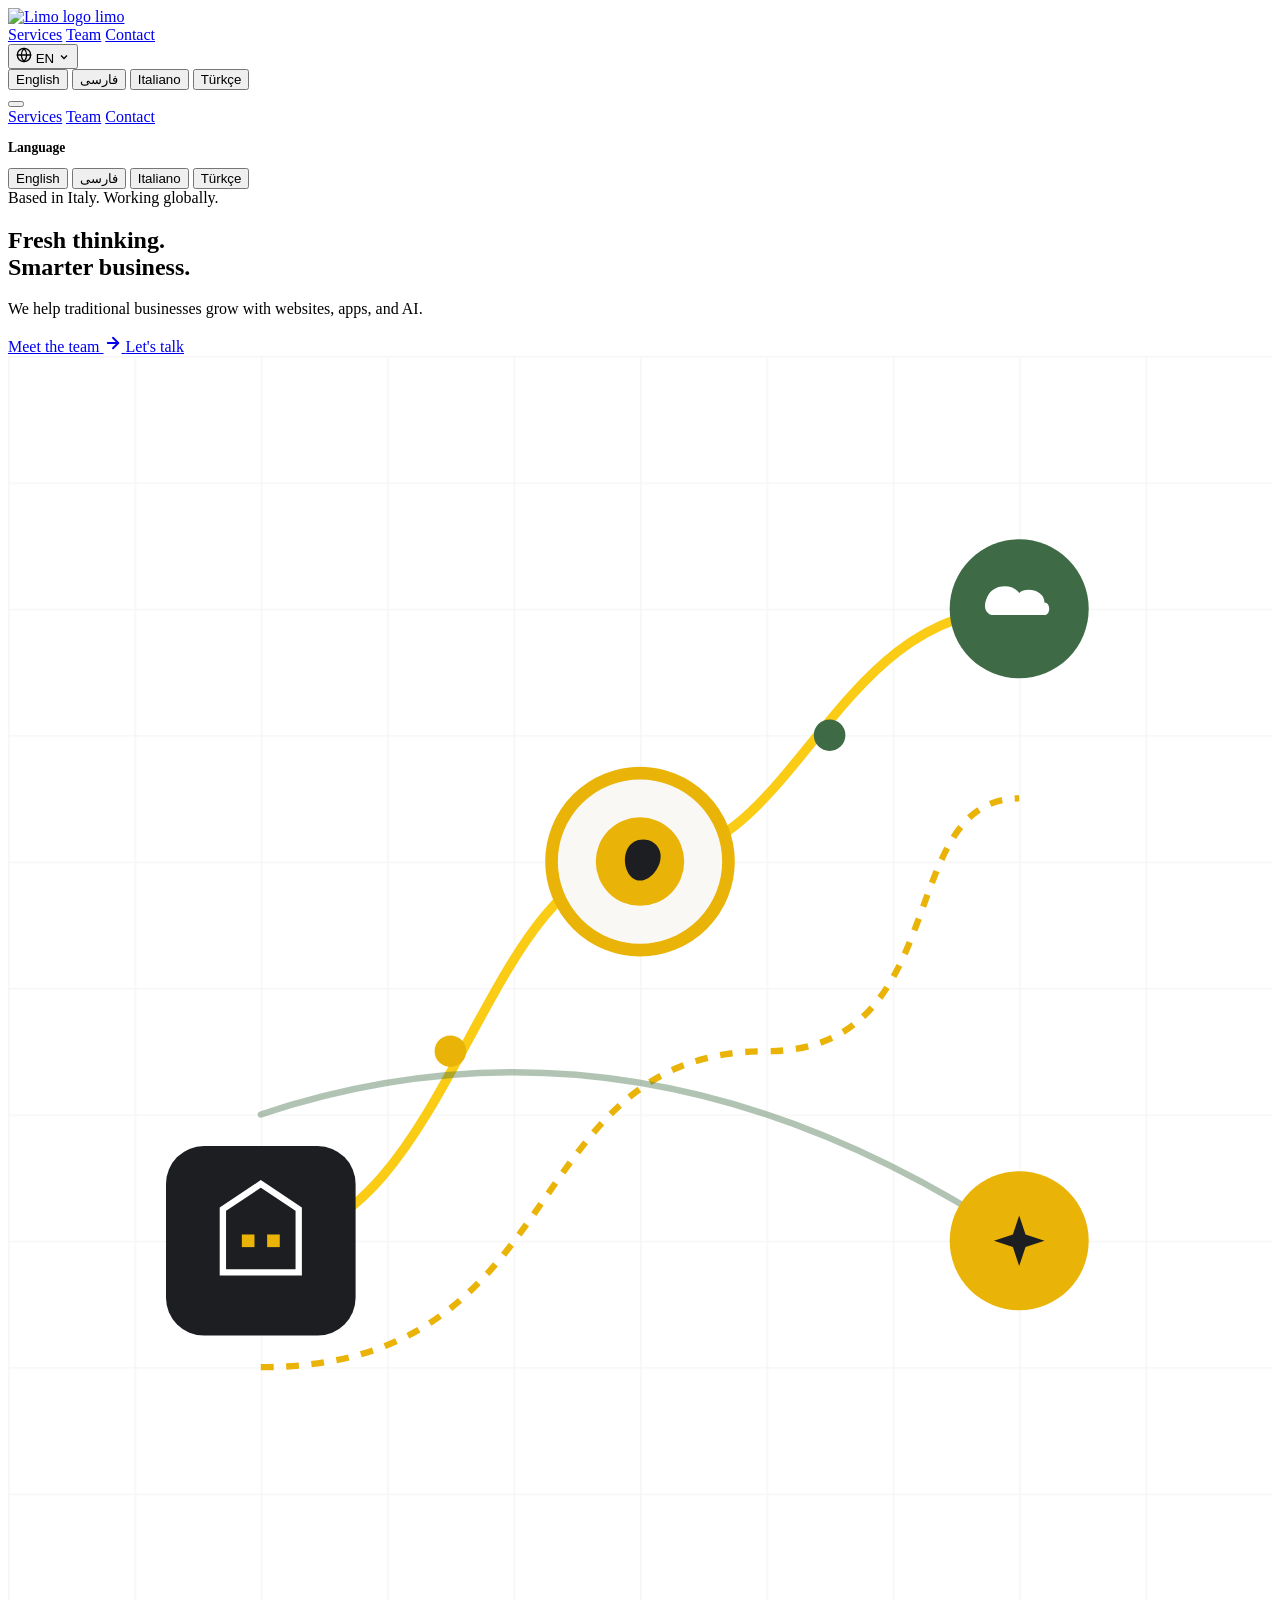
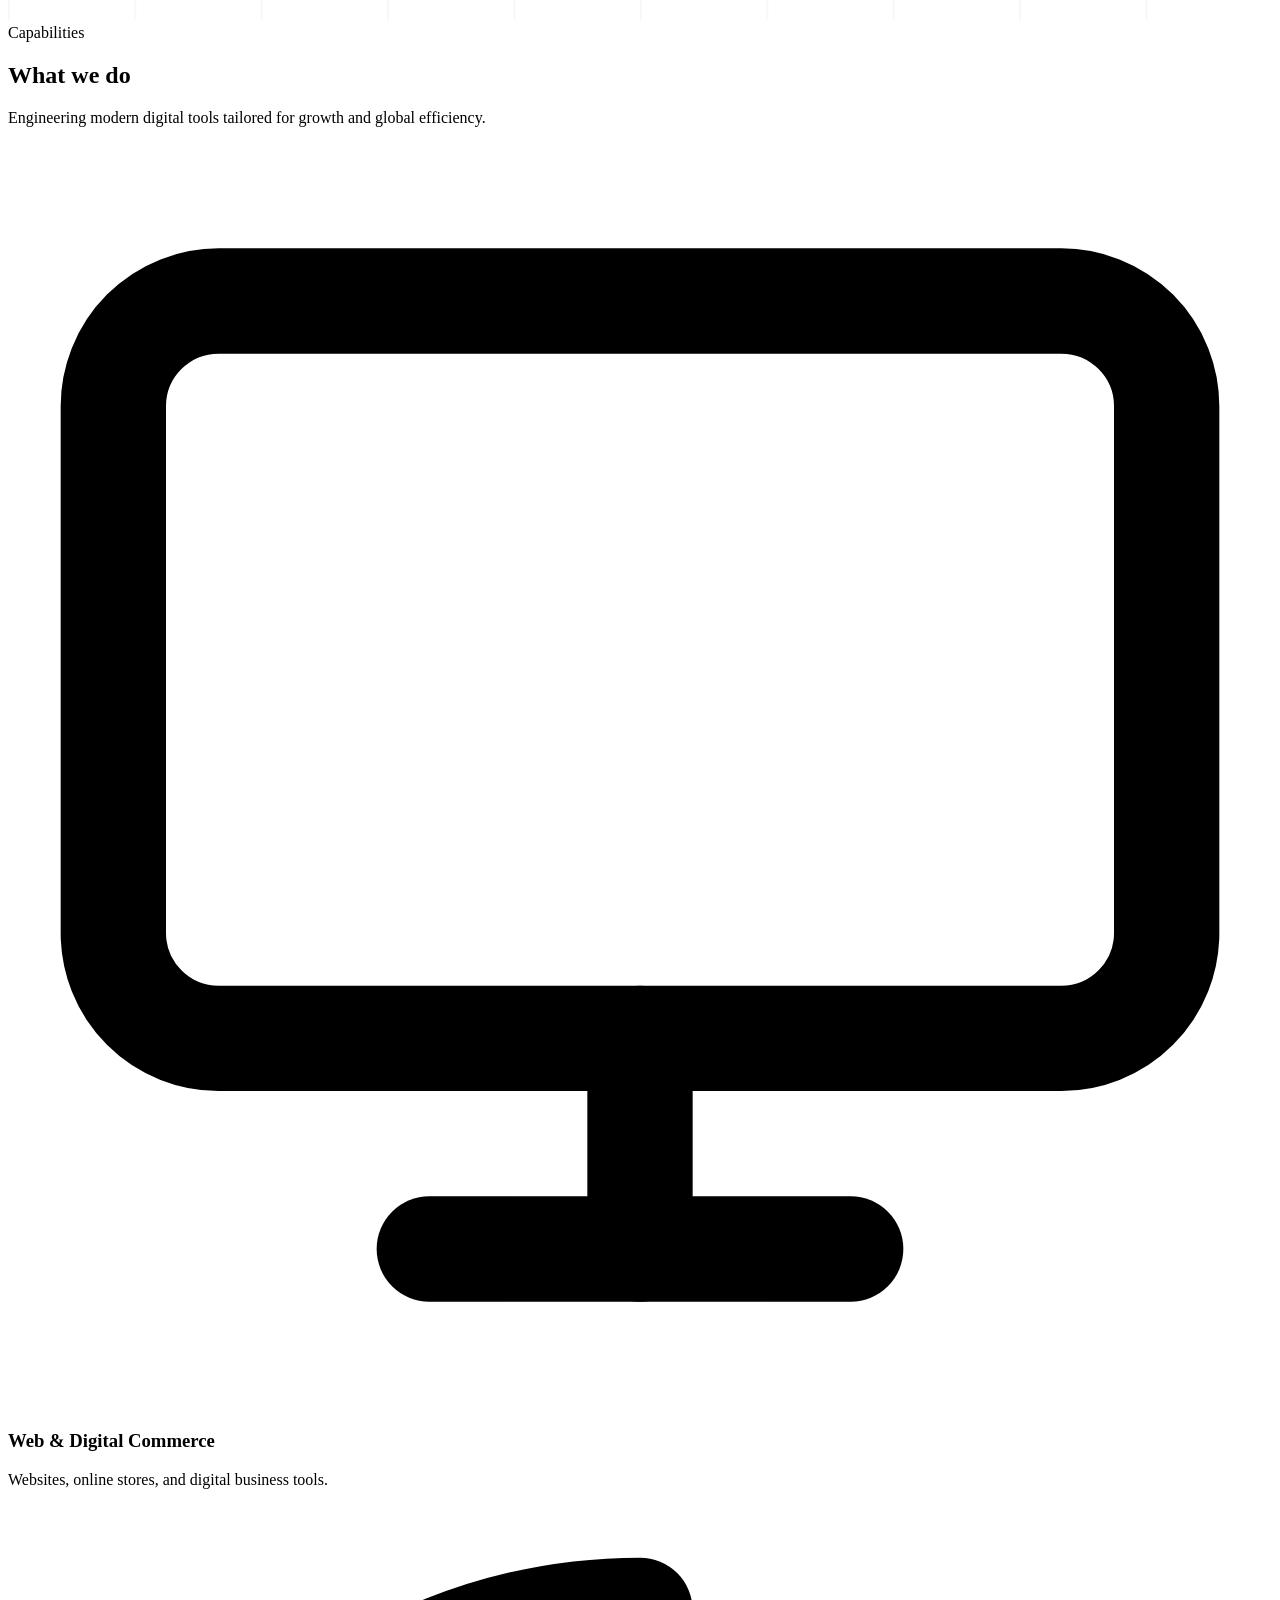
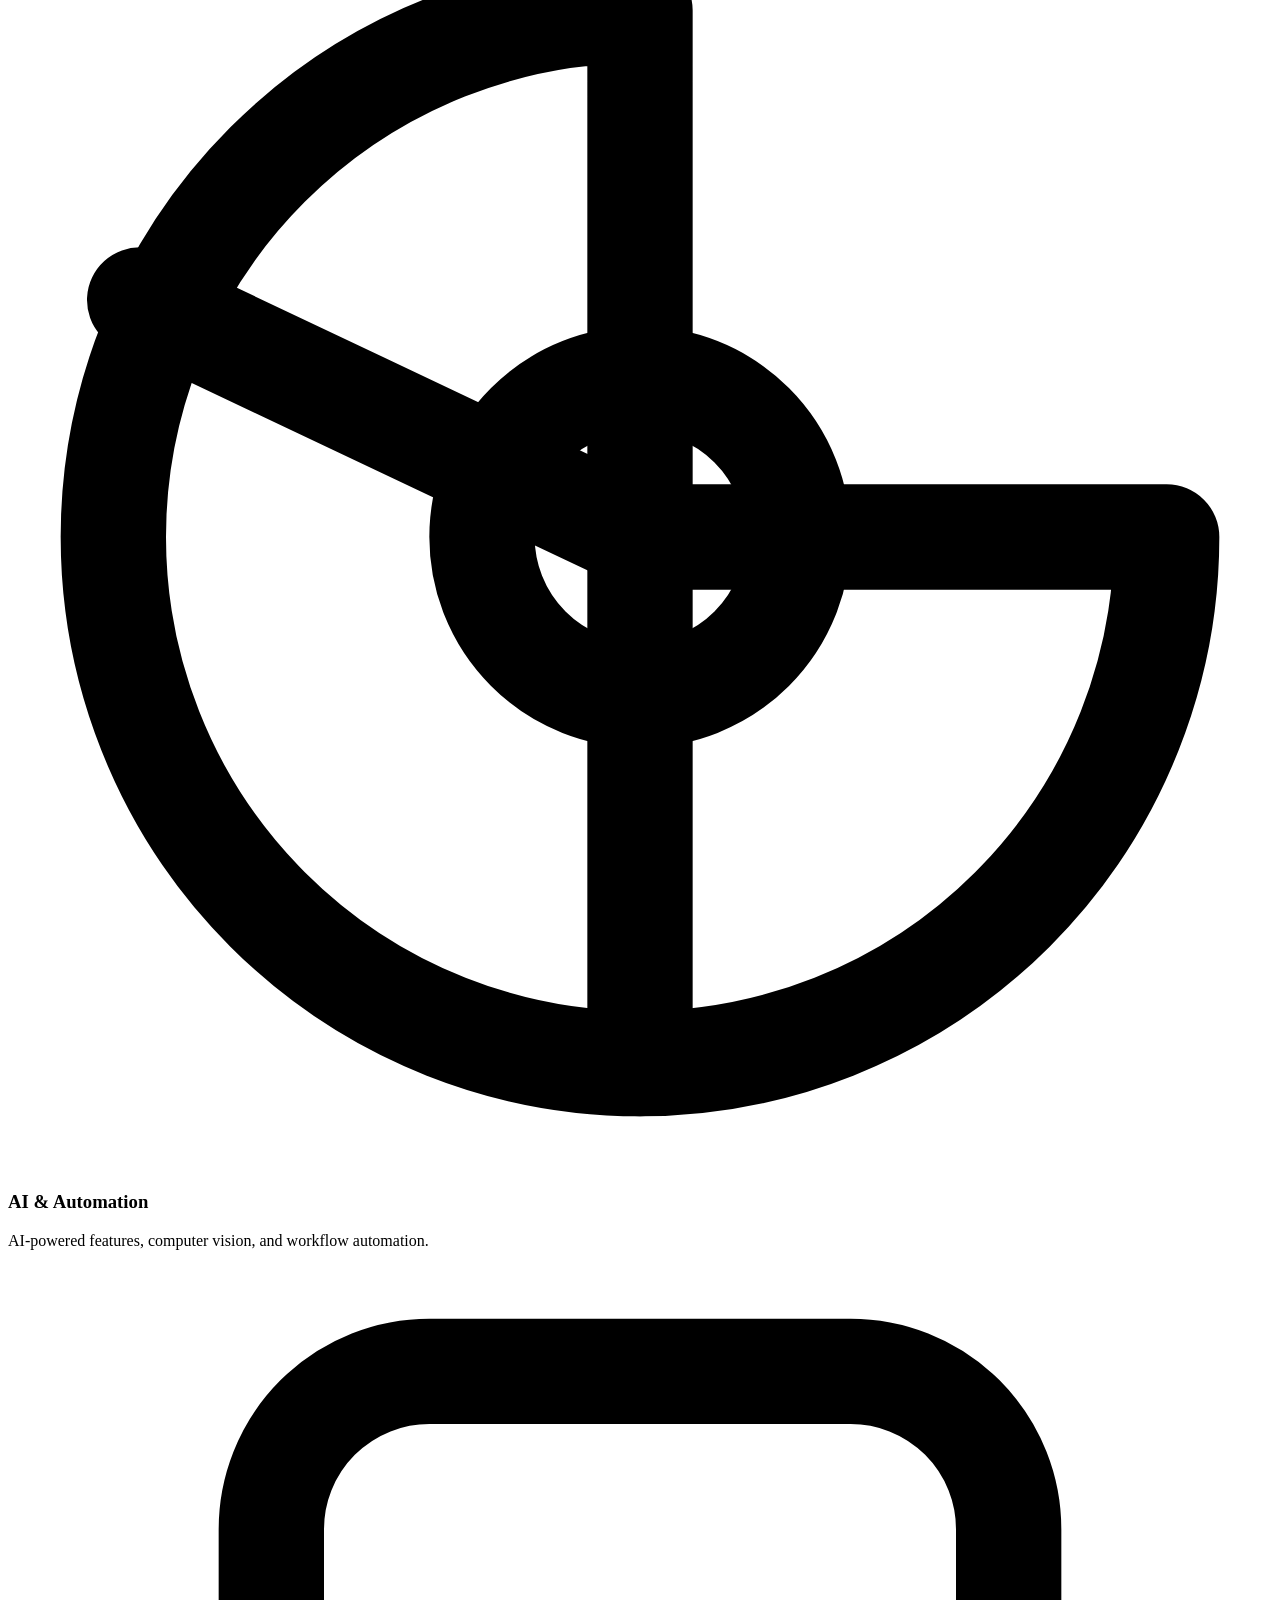
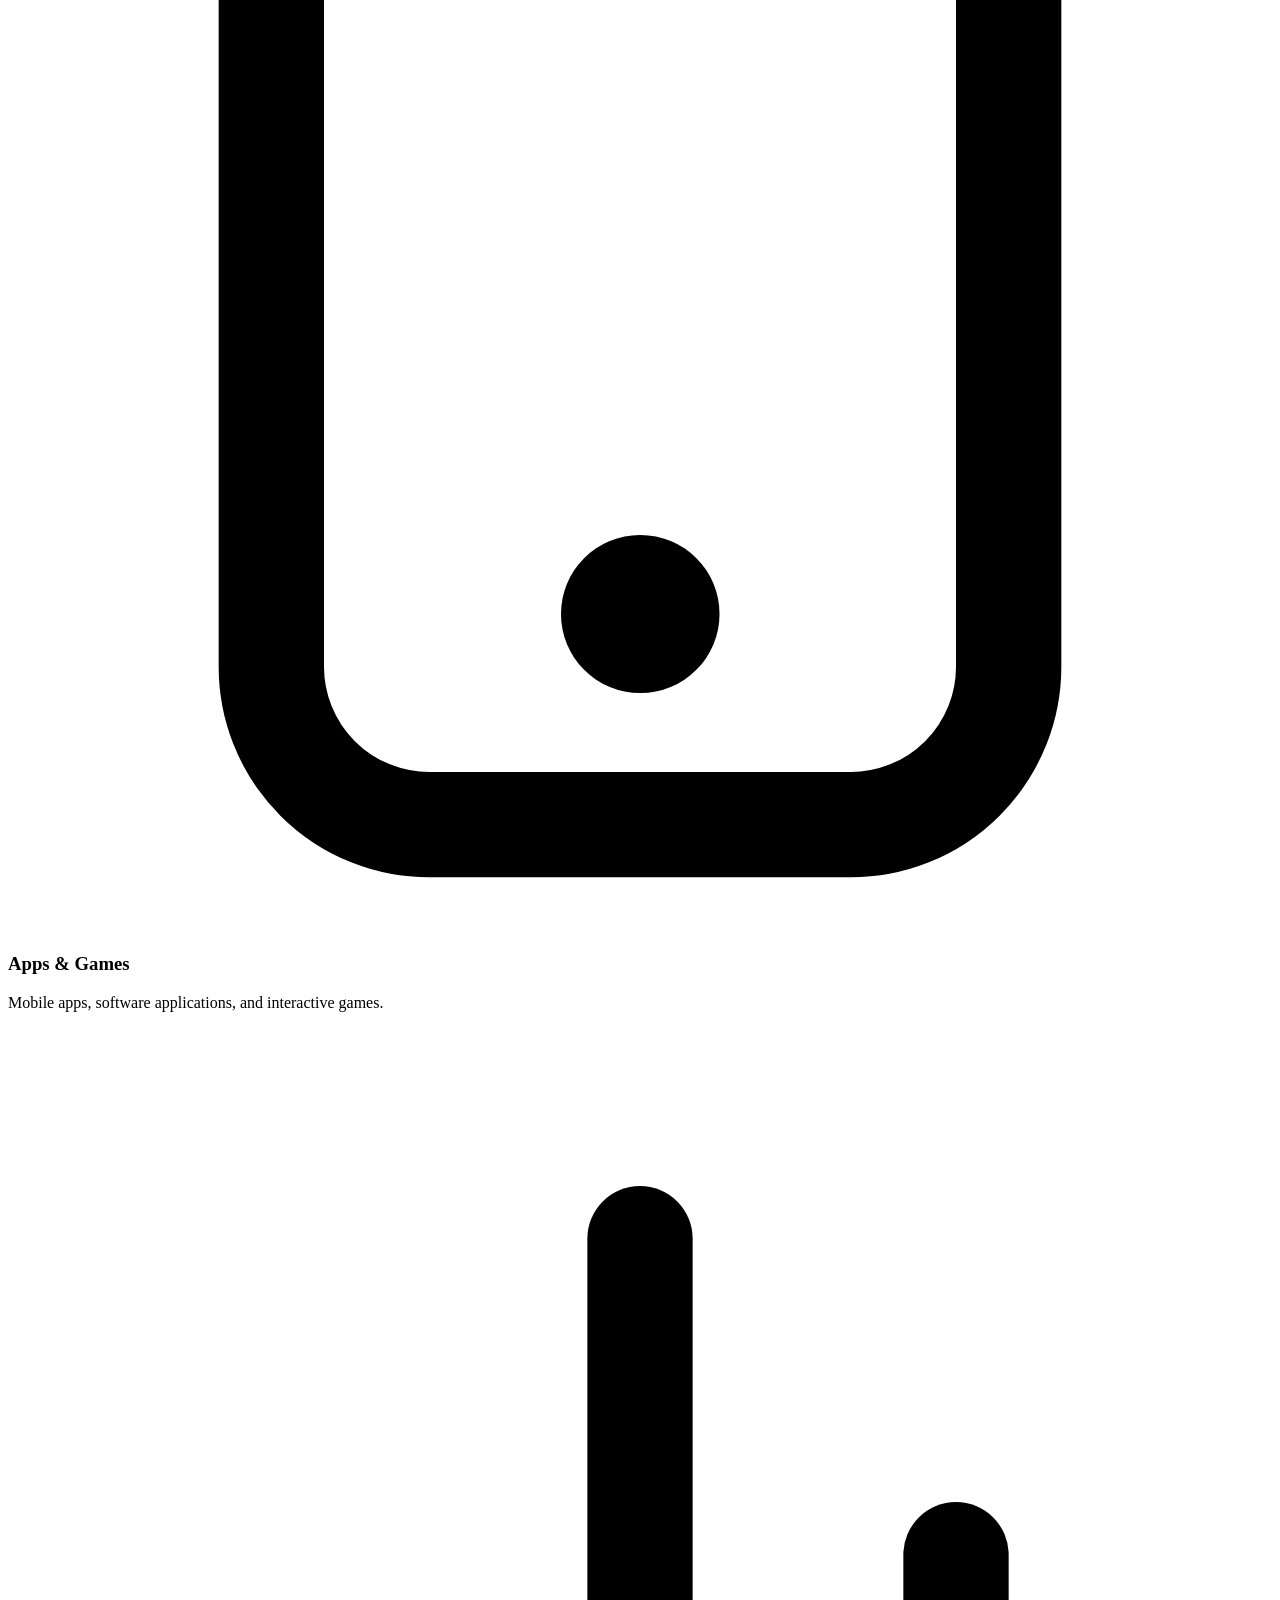
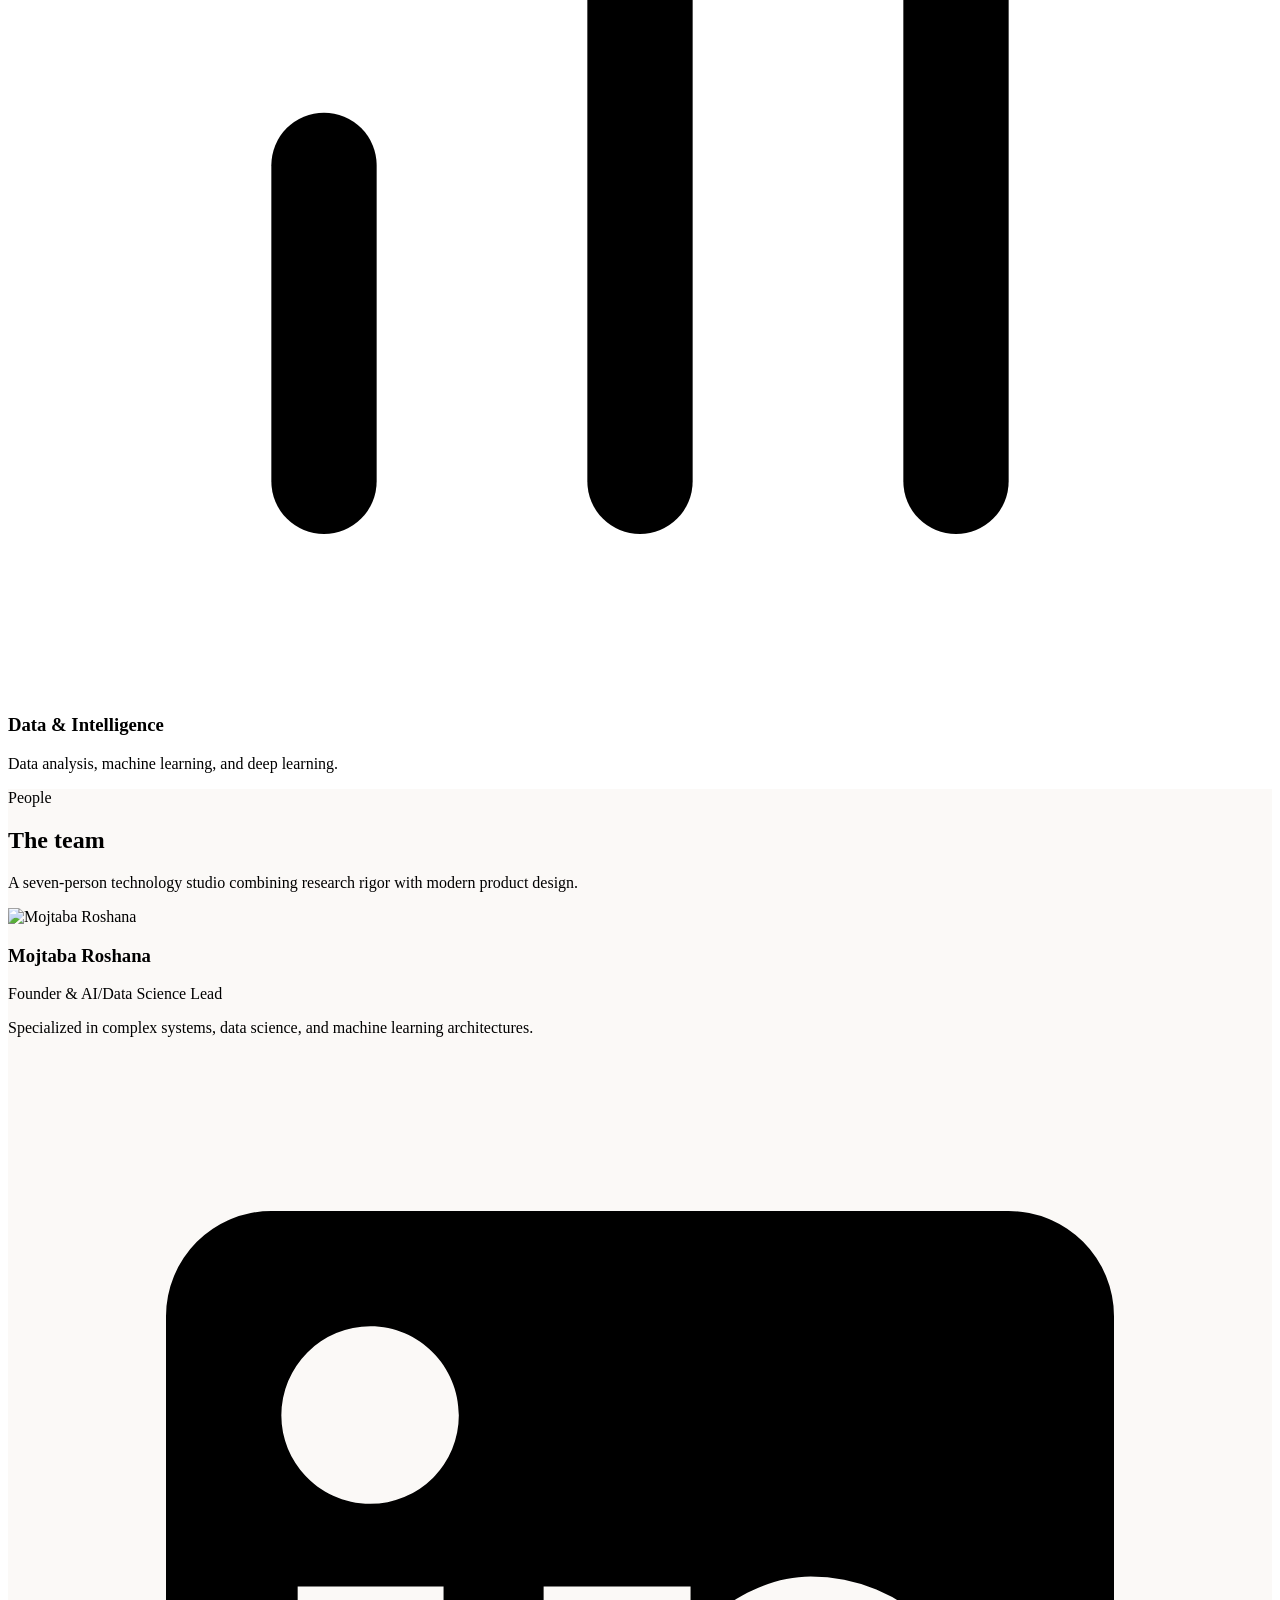
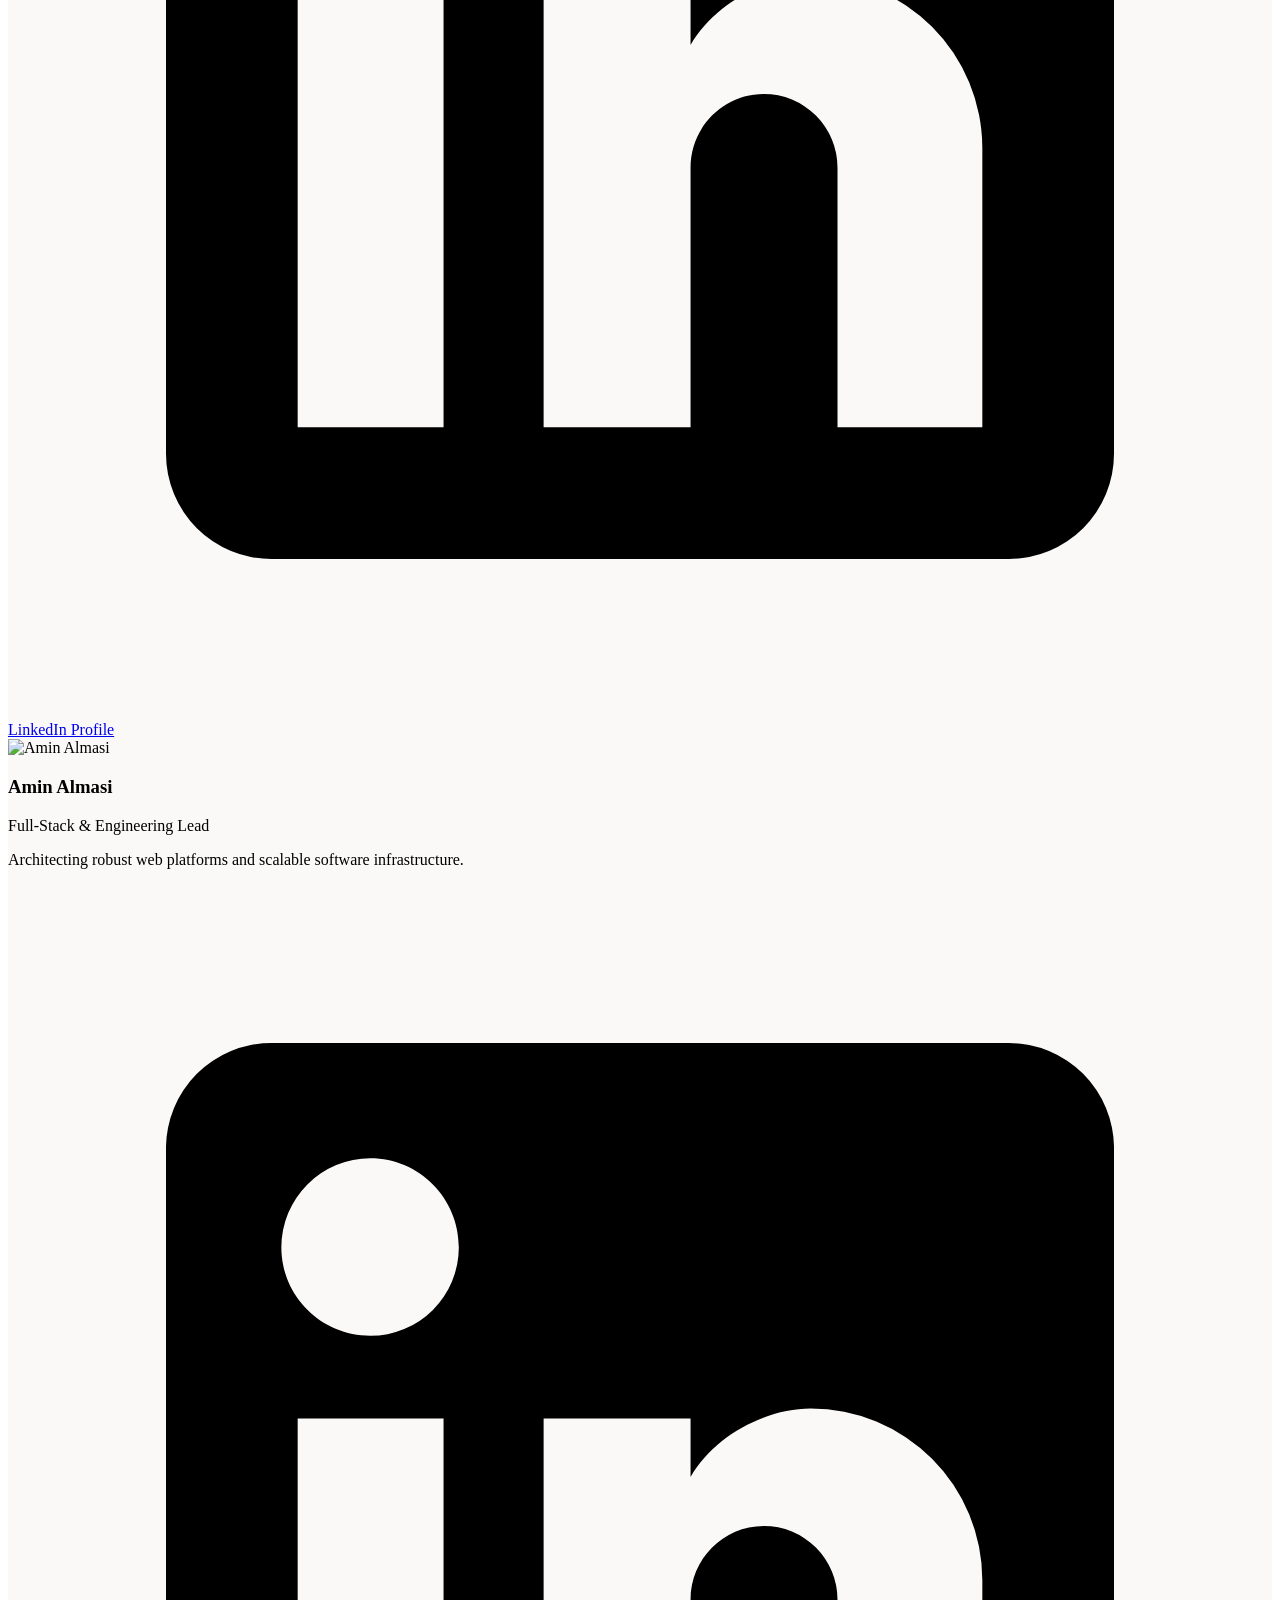
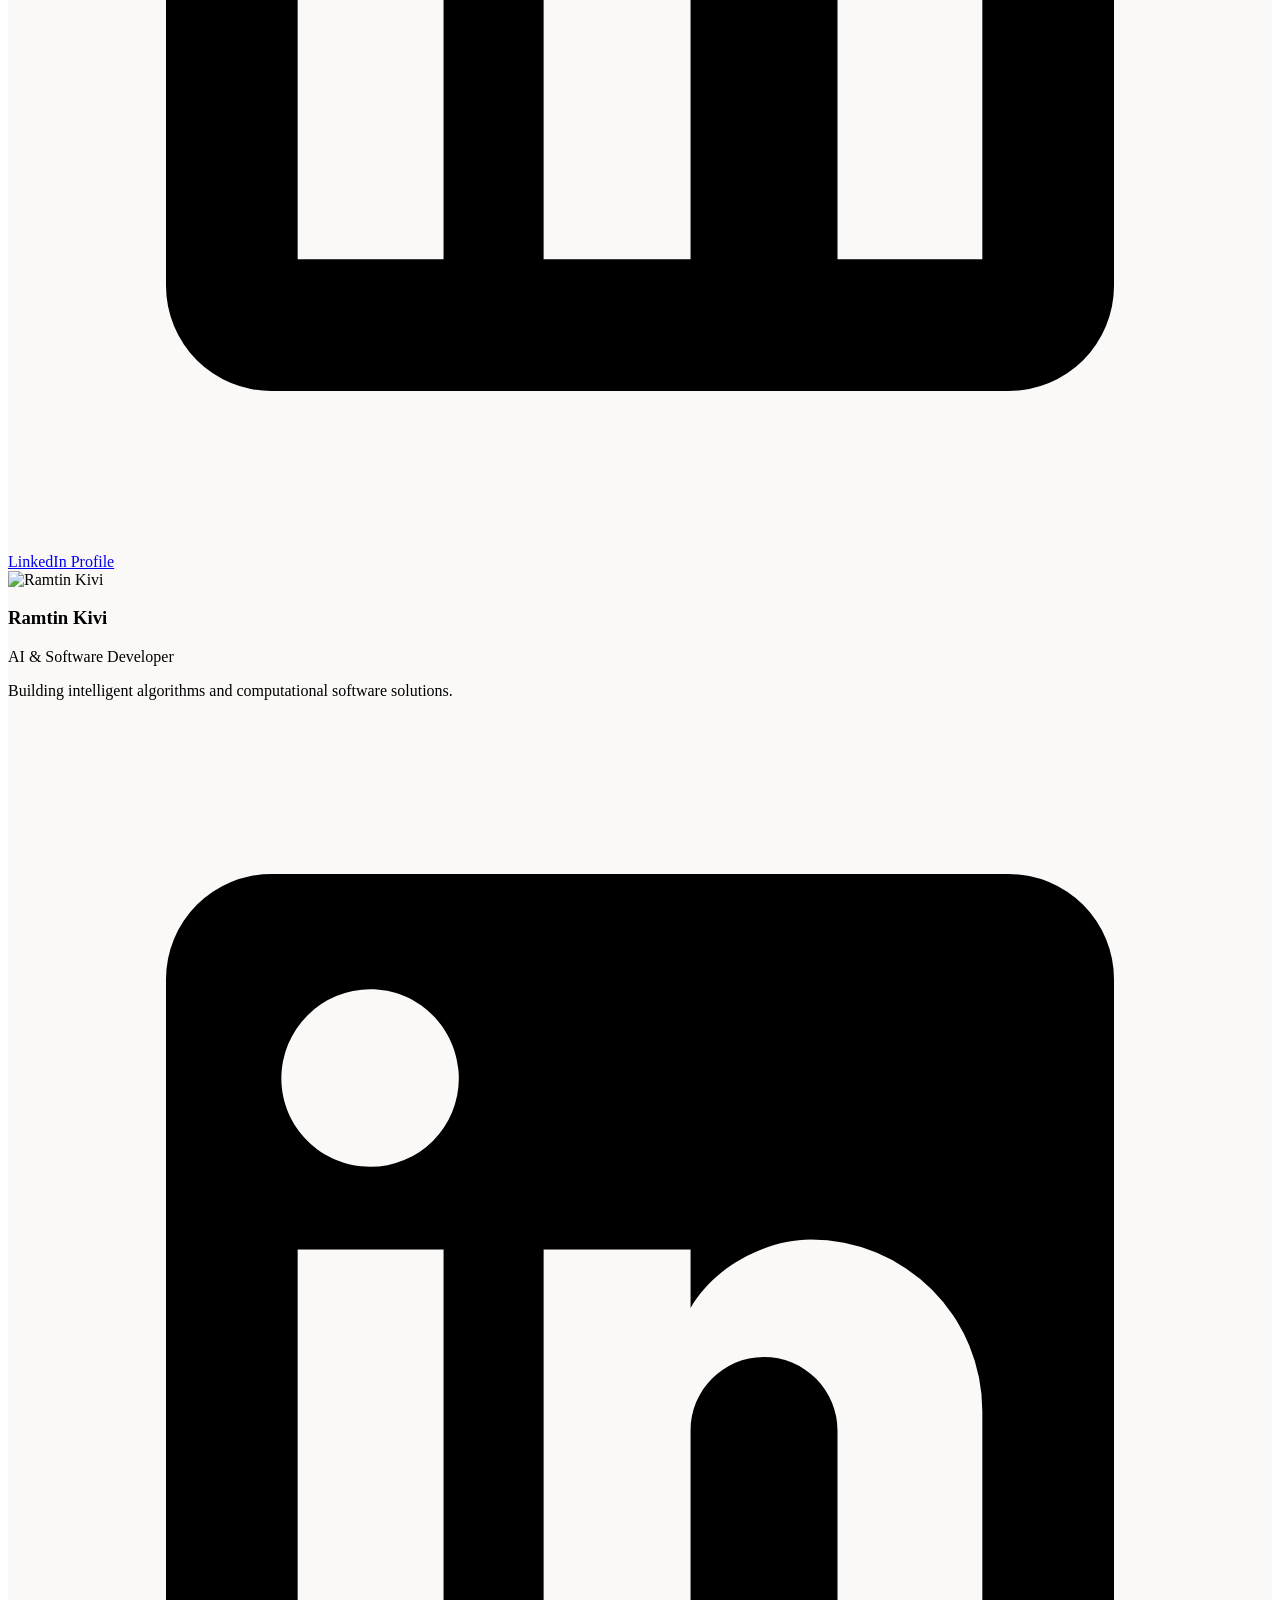
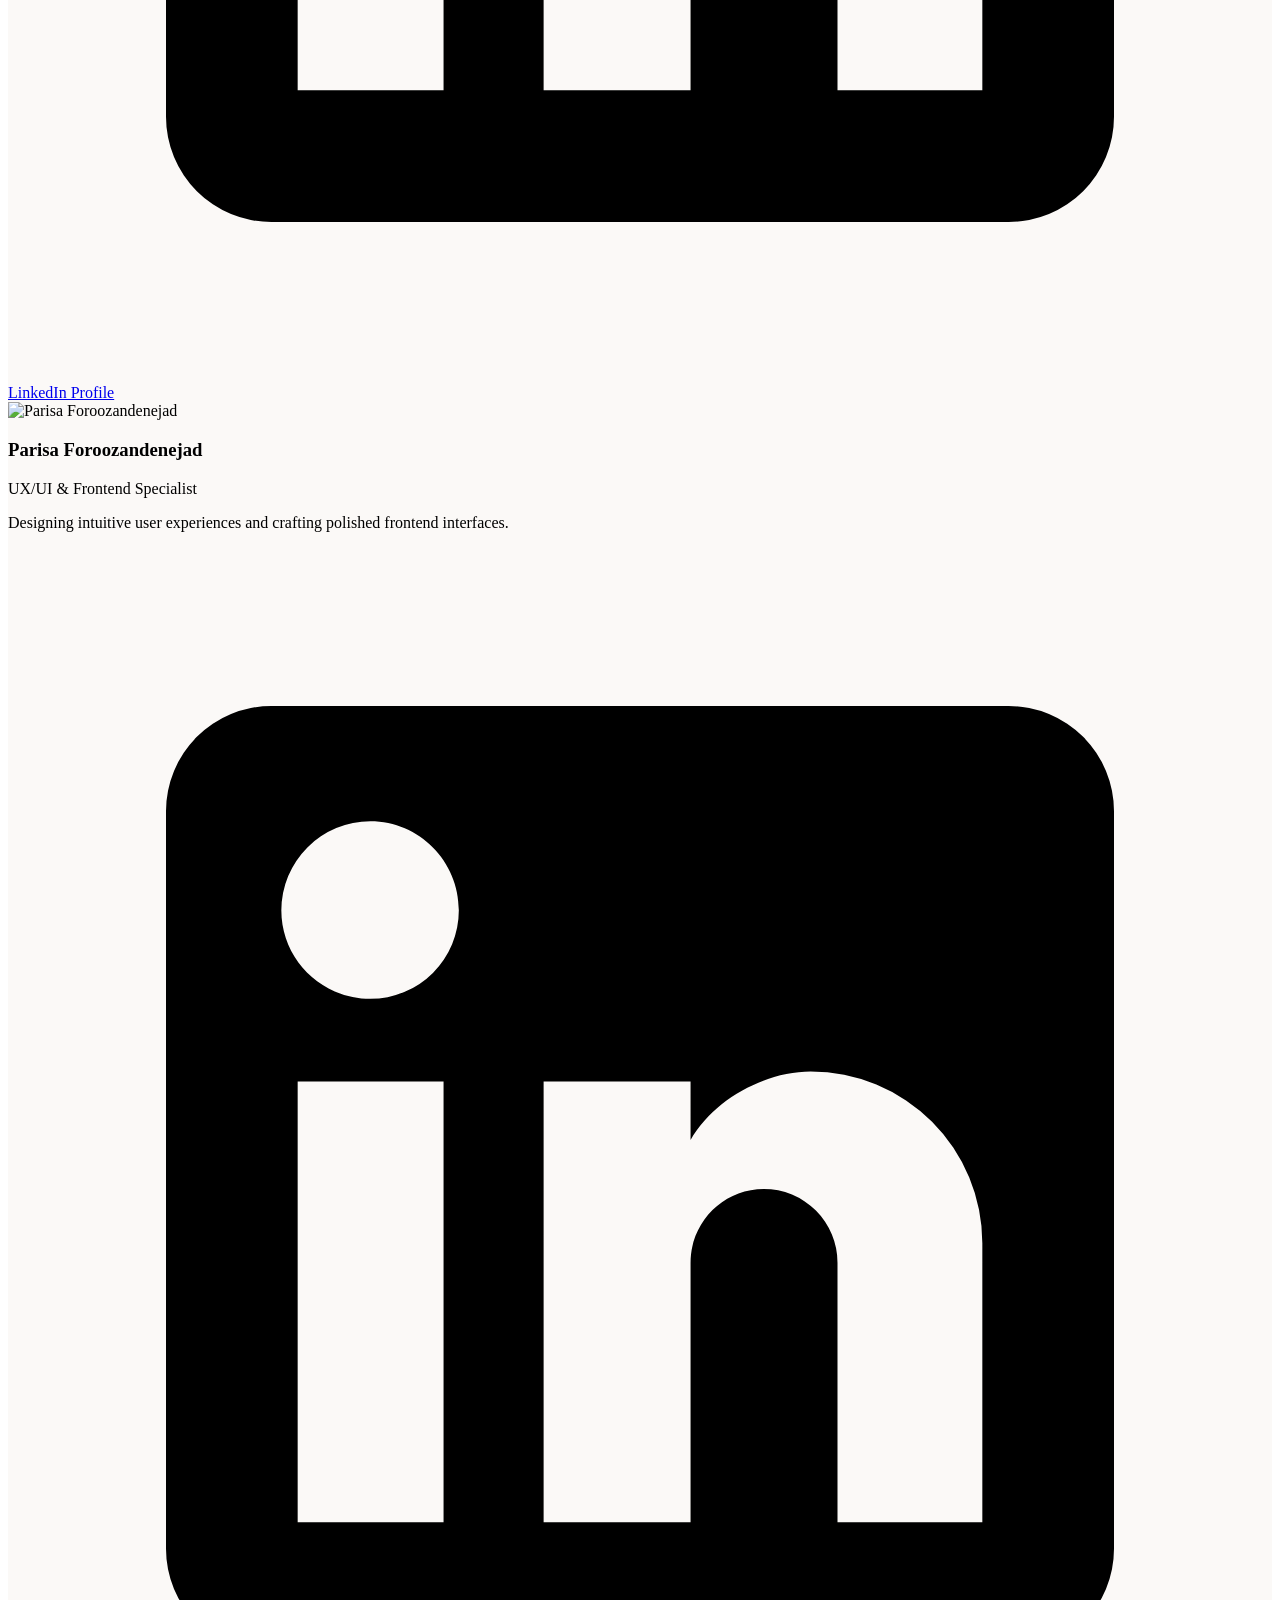
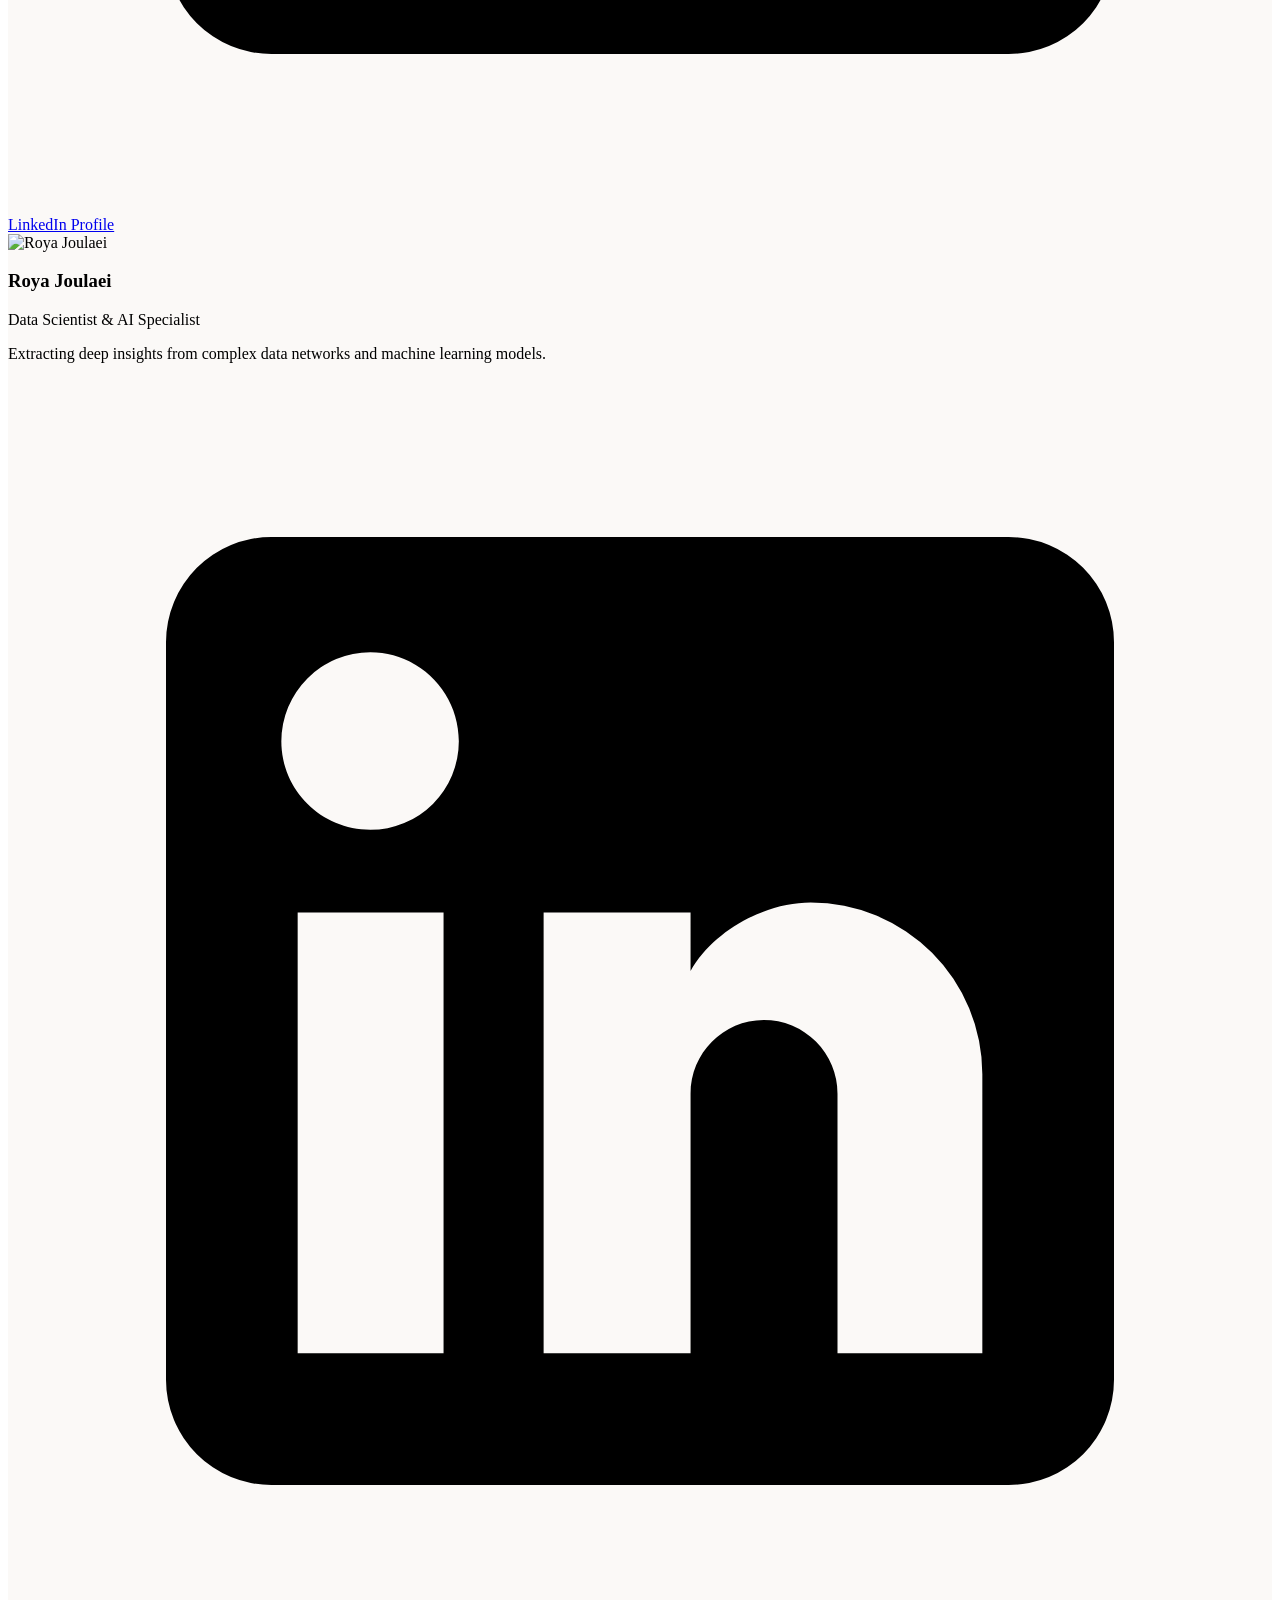
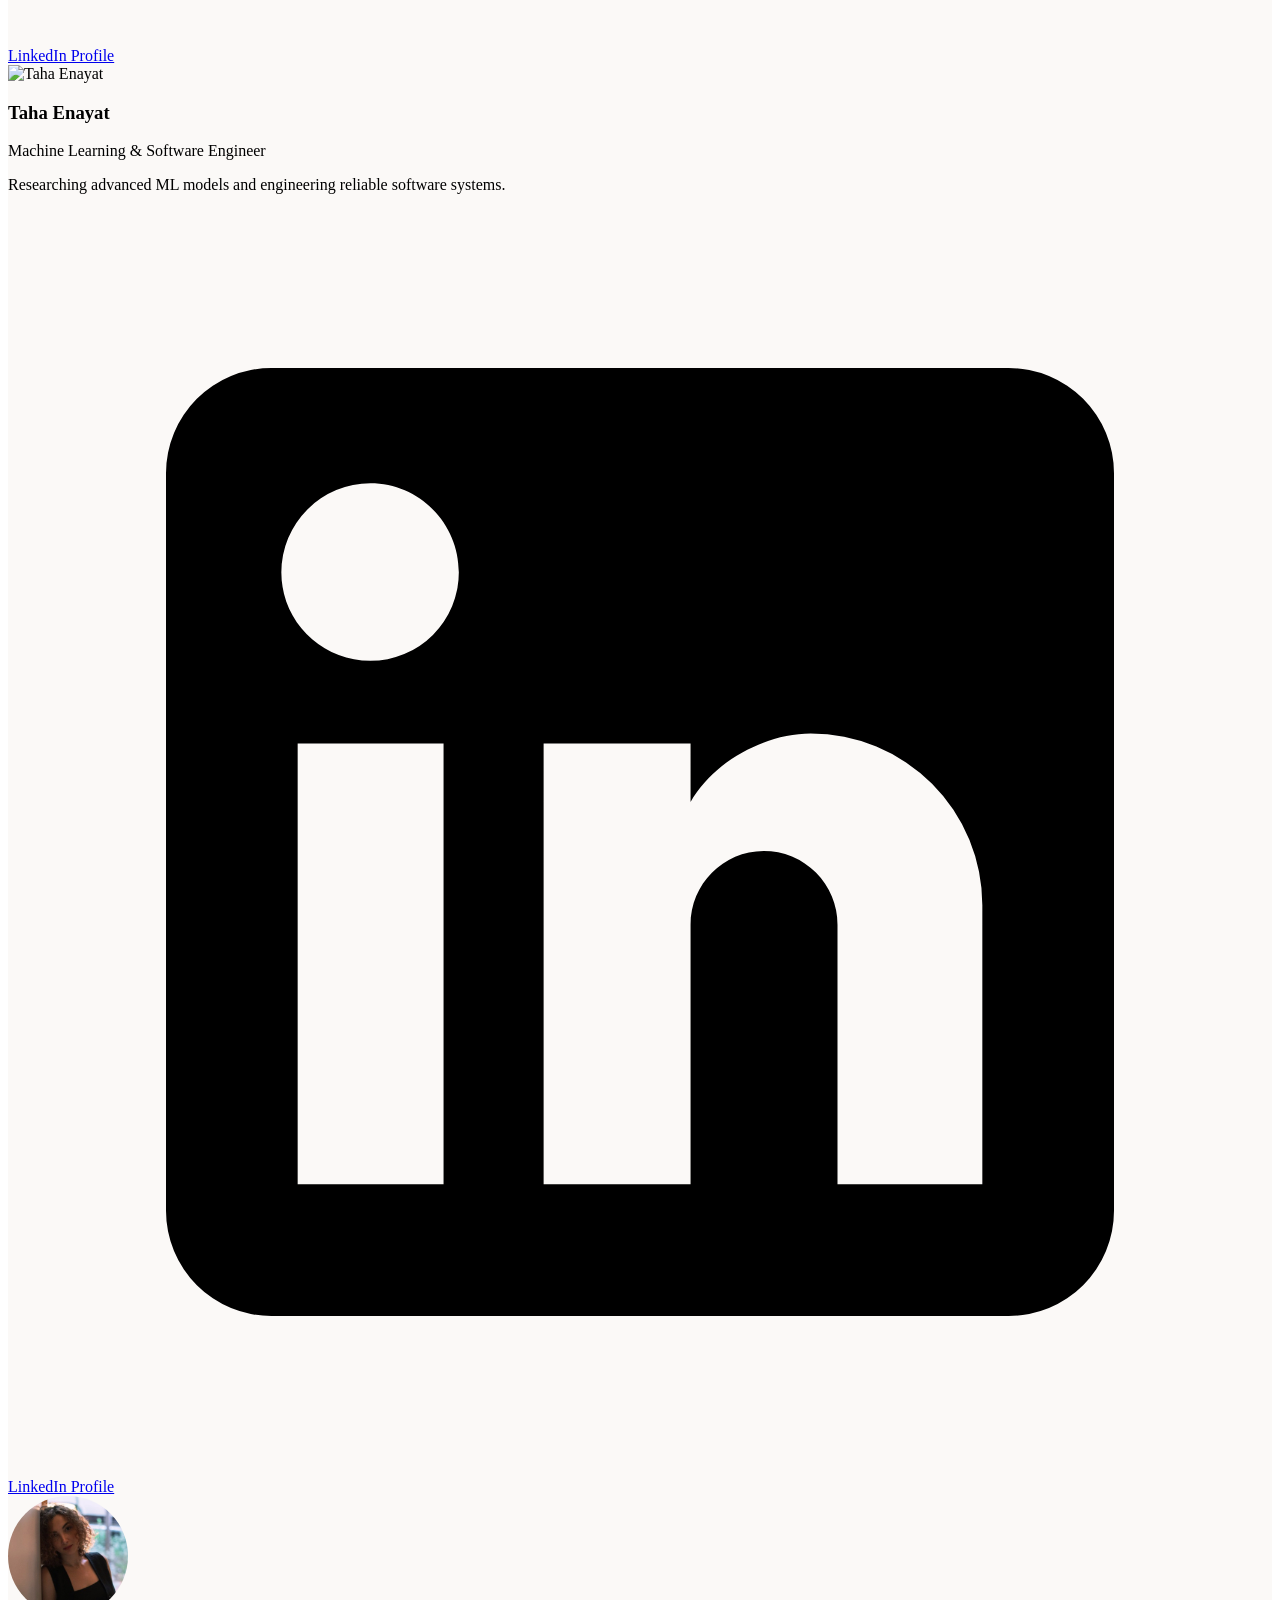
==== index.html @ 4f2b66bf "Add Maryam Moozardzade to team and update founder role" ====
<!DOCTYPE html>
<html lang="en" dir="ltr">
<head>
  <meta charset="UTF-8">
  <meta name="viewport" content="width=device-width, initial-scale=1.0">
  <title>Limo — Technology Studio | Italy & Global</title>
  <meta name="description" content="Limo is a seven-person technology team based in Italy and working globally. We help traditional businesses grow with websites, apps, and AI.">
  
  <!-- OpenGraph & Social Metadata -->
  <meta property="og:title" content="Limo — Technology Studio">
  <meta property="og:description" content="We help traditional businesses grow with websites, apps, and AI. Based in Italy. Working globally.">
  <meta property="og:type" content="website">
  <meta property="og:image" content="./assets/images/logo.svg">
  <meta name="twitter:card" content="summary_large_image">

  <!-- Favicons -->
  <link rel="icon" type="image/svg+xml" href="./favicon.svg">
  <link rel="alternate icon" href="./favicon.ico">

  <!-- Fonts & Stylesheet -->
  <link rel="preconnect" href="https://fonts.googleapis.com">
  <link rel="preconnect" href="https://fonts.gstatic.com" crossorigin>
  <link rel="stylesheet" href="./assets/css/style.css">
</head>
<body>

  <!-- =========================================================================
       Navigation Header
       ========================================================================= -->
  <header class="navbar" id="navbar">
    <div class="container nav-container">
      
      <!-- Brand Logo -->
      <a href="#" class="brand-logo" aria-label="Limo Studio Home">
        <img src="./assets/images/logo-icon.svg" alt="Limo logo" width="38" height="38">
        <span data-i18n="brandName">limo</span>
      </a>

      <!-- Desktop Navigation Menu -->
      <nav class="nav-menu" aria-label="Main Navigation">
        <a href="#services" class="nav-link" data-i18n="navServices">Services</a>
        <a href="#team" class="nav-link" data-i18n="navTeam">Team</a>
        <a href="#contact" class="nav-link" data-i18n="navContact">Contact</a>

        <!-- Language Selector Dropdown -->
        <div class="lang-selector">
          <button class="lang-btn" id="lang-btn" aria-expanded="false" aria-haspopup="true" aria-label="Select Language">
            <svg width="16" height="16" viewBox="0 0 24 24" fill="none" stroke="currentColor" stroke-width="2" stroke-linecap="round" stroke-linejoin="round">
              <circle cx="12" cy="12" r="10"></circle>
              <line x1="2" y1="12" x2="22" y2="12"></line>
              <path d="M12 2a15.3 15.3 0 0 1 4 10 15.3 15.3 0 0 1-4 10 15.3 15.3 0 0 1-4-10 15.3 15.3 0 0 1 4-10z"></path>
            </svg>
            <span id="lang-btn-text">EN</span>
            <svg width="12" height="12" viewBox="0 0 24 24" fill="none" stroke="currentColor" stroke-width="2.5">
              <polyline points="6 9 12 15 18 9"></polyline>
            </svg>
          </button>
          
          <div class="lang-dropdown" id="lang-dropdown" role="menu">
            <button class="lang-option" data-lang="en" role="menuitem">English</button>
            <button class="lang-option" data-lang="fa" role="menuitem">فارسی</button>
            <button class="lang-option" data-lang="it" role="menuitem">Italiano</button>
            <button class="lang-option" data-lang="tr" role="menuitem">Türkçe</button>
          </div>
        </div>
      </nav>

      <!-- Mobile Hamburger Button -->
      <button class="mobile-toggle" id="mobile-toggle" aria-expanded="false" aria-label="Toggle navigation menu">
        <span></span>
        <span></span>
        <span></span>
      </button>

    </div>
  </header>

  <!-- Mobile Drawer Menu -->
  <div class="mobile-drawer" id="mobile-drawer" aria-label="Mobile Navigation">
    <div class="mobile-nav-links">
      <a href="#services" class="mobile-nav-link" data-i18n="navServices">Services</a>
      <a href="#team" class="mobile-nav-link" data-i18n="navTeam">Team</a>
      <a href="#contact" class="mobile-nav-link" data-i18n="navContact">Contact</a>
    </div>

    <div>
      <p style="font-size: 0.85rem; font-weight: 600; color: var(--text-muted); margin-bottom: 0.75rem;">Language</p>
      <div class="mobile-lang-grid">
        <button class="btn btn-secondary lang-option" data-lang="en">English</button>
        <button class="btn btn-secondary lang-option" data-lang="fa">فارسی</button>
        <button class="btn btn-secondary lang-option" data-lang="it">Italiano</button>
        <button class="btn btn-secondary lang-option" data-lang="tr">Türkçe</button>
      </div>
    </div>
  </div>


  <!-- =========================================================================
       Main Content
       ========================================================================= -->
  <main>

    <!-- 1. HERO SECTION -->
    <section class="hero-section" id="hero">
      <div class="container">
        <div class="hero-grid">
          
          <!-- Hero Copy Left Column -->
          <div class="reveal active">
            <div class="hero-badge">
              <span class="hero-badge-dot"></span>
              <span data-i18n="heroBadge">Based in Italy. Working globally.</span>
            </div>

            <h1 class="hero-headline" data-i18n="heroTitle">
              Fresh thinking.<br>Smarter business.
            </h1>

            <p class="hero-subheadline" data-i18n="heroSubhead">
              We help traditional businesses grow with websites, apps, and AI.
            </p>

            <div class="hero-actions">
              <a href="#team" class="btn btn-primary" data-i18n="heroCtaPrimary">
                Meet the team
                <svg width="18" height="18" viewBox="0 0 24 24" fill="none" stroke="currentColor" stroke-width="2.5" stroke-linecap="round" stroke-linejoin="round"><line x1="5" y1="12" x2="19" y2="12"></line><polyline points="12 5 19 12 12 19"></polyline></svg>
              </a>
              <a href="#contact" class="btn btn-secondary" data-i18n="heroCtaSecondary">Let's talk</a>
            </div>
          </div>

          <!-- Hero Animated Visual Right Column -->
          <div class="reveal active">
            <div class="hero-visual">
              <div class="hero-graphic-card">
                <svg class="hero-svg-anim" viewBox="0 0 400 400" fill="none" xmlns="http://www.w3.org/2000/svg">
                  <!-- Subtle Background Grid -->
                  <pattern id="gridPattern" width="40" height="40" patternUnits="userSpaceOnUse">
                    <path d="M 40 0 L 0 0 0 40" fill="none" stroke="rgba(26,28,30,0.04)" stroke-width="1"/>
                  </pattern>
                  <rect width="400" height="400" fill="url(#gridPattern)"/>

                  <!-- Connecting Lemon-curved Paths -->
                  <path d="M 80 280 C 140 280, 150 160, 200 160 C 250 160, 260 80, 320 80" stroke="#FACC15" stroke-width="3" stroke-linecap="round" class="line-flow"/>
                  <path d="M 80 320 C 180 320, 160 220, 240 220 C 300 220, 280 140, 320 140" stroke="#EAB308" stroke-width="2" stroke-dasharray="4 4"/>
                  <path d="M 80 240 Q 200 200, 320 280" stroke="#3E6B45" stroke-width="2" stroke-linecap="round" opacity="0.4"/>

                  <!-- Nodes: Traditional Business Node (Bottom Left) -->
                  <g transform="translate(80, 280)">
                    <rect x="-30" y="-30" width="60" height="60" rx="12" fill="#1C1E21"/>
                    <!-- Classic Building / Matrix Icon -->
                    <path d="M -12 10 L -12 -10 L 0 -18 L 12 -10 L 12 10 Z" stroke="#FFFFFF" stroke-width="2" fill="none"/>
                    <rect x="-6" y="-2" width="4" height="4" fill="#EAB308"/>
                    <rect x="2" y="-2" width="4" height="4" fill="#EAB308"/>
                  </g>

                  <!-- Digital Hub Node (Center) -->
                  <g transform="translate(200, 160)">
                    <circle cx="0" cy="0" r="28" fill="#FAF8F5" stroke="#EAB308" stroke-width="4"/>
                    <circle cx="0" cy="0" r="14" fill="#EAB308" class="node-pulse"/>
                    <!-- Lemon Icon silhouette center -->
                    <path d="M -4 -4 C -2 -8, 4 -8, 6 -4 C 8 0, 4 6, 0 6 C -4 6, -6 0, -4 -4 Z" fill="#1C1E21"/>
                  </g>

                  <!-- Connected Global Ecosystem Nodes (Top Right & Right) -->
                  <g transform="translate(320, 80)">
                    <circle cx="0" cy="0" r="22" fill="#3E6B45"/>
                    <!-- Cloud / Web Icon -->
                    <path d="M -8 2 C -10 2, -12 0, -10 -4 C -8 -8, -2 -8, 0 -5 C 2 -7, 8 -6, 8 -2 C 10 -2, 10 2, 8 2 Z" fill="#FFFFFF"/>
                  </g>

                  <g transform="translate(320, 280)">
                    <circle cx="0" cy="0" r="22" fill="#EAB308" class="node-pulse-delayed"/>
                    <!-- AI / Spark Icon -->
                    <path d="M 0 -8 L 2 -2 L 8 0 L 2 2 L 0 8 L -2 2 L -8 0 L -2 -2 Z" fill="#1C1E21"/>
                  </g>

                  <!-- Data Flow Dots -->
                  <circle cx="140" cy="220" r="5" fill="#EAB308"/>
                  <circle cx="260" cy="120" r="5" fill="#3E6B45"/>
                </svg>
              </div>
            </div>
          </div>

        </div>
      </div>
    </section>


    <!-- 2. SERVICES SECTION -->
    <section class="section" id="services">
      <div class="container">
        
        <div class="section-header reveal">
          <span class="section-tag" data-i18n="servicesTag">Capabilities</span>
          <h2 class="section-title" data-i18n="servicesTitle">What we do</h2>
          <p class="section-subtitle" data-i18n="servicesSubtitle">Engineering modern digital tools tailored for growth and global efficiency.</p>
        </div>

        <div class="services-grid">
          
          <!-- Service Card 1 -->
          <div class="service-card reveal">
            <div class="service-icon-wrapper">
              <!-- Web & Commerce SVG Icon -->
              <svg viewBox="0 0 24 24" fill="none" stroke="currentColor" stroke-width="2" stroke-linecap="round" stroke-linejoin="round">
                <rect x="2" y="3" width="20" height="14" rx="2" ry="2"></rect>
                <line x1="8" y1="21" x2="16" y2="21"></line>
                <line x1="12" y1="17" x2="12" y2="21"></line>
              </svg>
            </div>
            <h3 class="service-title" data-i18n="service1Title">Web & Digital Commerce</h3>
            <p class="service-desc" data-i18n="service1Desc">Websites, online stores, and digital business tools.</p>
          </div>

          <!-- Service Card 2 -->
          <div class="service-card reveal">
            <div class="service-icon-wrapper">
              <!-- AI & Automation SVG Icon -->
              <svg viewBox="0 0 24 24" fill="none" stroke="currentColor" stroke-width="2" stroke-linecap="round" stroke-linejoin="round">
                <path d="M12 2a10 10 0 1 0 10 10H12V2z"></path>
                <path d="M12 12L2.5 7.5"></path>
                <path d="M12 12v10"></path>
                <circle cx="12" cy="12" r="3" fill="var(--lemon-accent)"></circle>
              </svg>
            </div>
            <h3 class="service-title" data-i18n="service2Title">AI & Automation</h3>
            <p class="service-desc" data-i18n="service2Desc">AI-powered features, computer vision, and workflow automation.</p>
          </div>

          <!-- Service Card 3 -->
          <div class="service-card reveal">
            <div class="service-icon-wrapper">
              <!-- Apps & Games SVG Icon -->
              <svg viewBox="0 0 24 24" fill="none" stroke="currentColor" stroke-width="2" stroke-linecap="round" stroke-linejoin="round">
                <rect x="5" y="2" width="14" height="20" rx="3" ry="3"></rect>
                <line x1="12" y1="18" x2="12.01" y2="18" stroke-width="3"></line>
              </svg>
            </div>
            <h3 class="service-title" data-i18n="service3Title">Apps & Games</h3>
            <p class="service-desc" data-i18n="service3Desc">Mobile apps, software applications, and interactive games.</p>
          </div>

          <!-- Service Card 4 -->
          <div class="service-card reveal">
            <div class="service-icon-wrapper">
              <!-- Data & Intelligence SVG Icon -->
              <svg viewBox="0 0 24 24" fill="none" stroke="currentColor" stroke-width="2" stroke-linecap="round" stroke-linejoin="round">
                <line x1="18" y1="20" x2="18" y2="10"></line>
                <line x1="12" y1="20" x2="12" y2="4"></line>
                <line x1="6" y1="20" x2="6" y2="14"></line>
              </svg>
            </div>
            <h3 class="service-title" data-i18n="service4Title">Data & Intelligence</h3>
            <p class="service-desc" data-i18n="service4Desc">Data analysis, machine learning, and deep learning.</p>
          </div>

        </div>
      </div>
    </section>


    <!-- 3. TEAM SECTION -->
    <section class="section" id="team" style="background-color: rgba(244, 241, 234, 0.4);">
      <div class="container">
        
        <div class="section-header reveal">
          <span class="section-tag" data-i18n="teamTag">People</span>
          <h2 class="section-title" data-i18n="teamTitle">The team</h2>
          <p class="section-subtitle" data-i18n="teamSubtitle">A seven-person technology studio combining research rigor with modern product design.</p>
        </div>

        <div class="team-grid">
          
          <!-- Team Card 1: Mojtaba Roshana -->
          <div class="team-card reveal">
            <div class="team-avatar-frame">
              <img src="./assets/images/team/mojtaba.svg" alt="Mojtaba Roshana" class="team-avatar-img" width="120" height="120" loading="eager">
            </div>
            <h3 class="team-name" data-i18n="team1Name">Mojtaba Roshana</h3>
            <span class="team-role" data-i18n="team1Role">Founder & AI/Data Science Lead</span>
            <p class="team-bio" data-i18n="team1Bio">Specialized in complex systems, data science, and machine learning architectures.</p>
            <a href="https://www.linkedin.com/in/mojtabaroshana/" target="_blank" rel="noopener noreferrer" class="team-linkedin">
              <svg viewBox="0 0 24 24"><path d="M19 3a2 2 0 0 1 2 2v14a2 2 0 0 1-2 2H5a2 2 0 0 1-2-2V5a2 2 0 0 1 2-2h14m-.5 15.5v-5.3a3.26 3.26 0 0 0-3.26-3.26c-.85 0-1.84.52-2.28 1.3v-1.11h-2.79v8.37h2.79v-4.93c0-.77.62-1.4 1.39-1.4a1.4 1.4 0 0 1 1.4 1.4v4.93h2.75M6.88 8.56a1.68 1.68 0 0 0 1.68-1.68c0-.93-.75-1.69-1.68-1.69a1.69 1.69 0 0 0-1.69 1.69c0 .93.76 1.68 1.69 1.68m1.39 9.94v-8.37H5.5v8.37h2.77z"/></svg>
              <span data-i18n="teamLinkedInBtn">LinkedIn Profile</span>
            </a>
          </div>

          <!-- Team Card 2: Amin Almasi -->
          <div class="team-card reveal">
            <div class="team-avatar-frame">
              <img src="./assets/images/team/amin.svg" alt="Amin Almasi" class="team-avatar-img" width="120" height="120" loading="eager">
            </div>
            <h3 class="team-name" data-i18n="team2Name">Amin Almasi</h3>
            <span class="team-role" data-i18n="team2Role">Full-Stack & Engineering Lead</span>
            <p class="team-bio" data-i18n="team2Bio">Architecting robust web platforms and scalable software infrastructure.</p>
            <a href="https://www.linkedin.com/in/amin-a-7578631b7/" target="_blank" rel="noopener noreferrer" class="team-linkedin">
              <svg viewBox="0 0 24 24"><path d="M19 3a2 2 0 0 1 2 2v14a2 2 0 0 1-2 2H5a2 2 0 0 1-2-2V5a2 2 0 0 1 2-2h14m-.5 15.5v-5.3a3.26 3.26 0 0 0-3.26-3.26c-.85 0-1.84.52-2.28 1.3v-1.11h-2.79v8.37h2.79v-4.93c0-.77.62-1.4 1.39-1.4a1.4 1.4 0 0 1 1.4 1.4v4.93h2.75M6.88 8.56a1.68 1.68 0 0 0 1.68-1.68c0-.93-.75-1.69-1.68-1.69a1.69 1.69 0 0 0-1.69 1.69c0 .93.76 1.68 1.69 1.68m1.39 9.94v-8.37H5.5v8.37h2.77z"/></svg>
              <span data-i18n="teamLinkedInBtn">LinkedIn Profile</span>
            </a>
          </div>

          <!-- Team Card 3: Ramtin Kivi -->
          <div class="team-card reveal">
            <div class="team-avatar-frame">
              <img src="./assets/images/team/ramtin.svg" alt="Ramtin Kivi" class="team-avatar-img" width="120" height="120" loading="eager">
            </div>
            <h3 class="team-name" data-i18n="team3Name">Ramtin Kivi</h3>
            <span class="team-role" data-i18n="team3Role">AI & Software Developer</span>
            <p class="team-bio" data-i18n="team3Bio">Building intelligent algorithms and computational software solutions.</p>
            <a href="https://www.linkedin.com/in/ramtin-kivi/" target="_blank" rel="noopener noreferrer" class="team-linkedin">
              <svg viewBox="0 0 24 24"><path d="M19 3a2 2 0 0 1 2 2v14a2 2 0 0 1-2 2H5a2 2 0 0 1-2-2V5a2 2 0 0 1 2-2h14m-.5 15.5v-5.3a3.26 3.26 0 0 0-3.26-3.26c-.85 0-1.84.52-2.28 1.3v-1.11h-2.79v8.37h2.79v-4.93c0-.77.62-1.4 1.39-1.4a1.4 1.4 0 0 1 1.4 1.4v4.93h2.75M6.88 8.56a1.68 1.68 0 0 0 1.68-1.68c0-.93-.75-1.69-1.68-1.69a1.69 1.69 0 0 0-1.69 1.69c0 .93.76 1.68 1.69 1.68m1.39 9.94v-8.37H5.5v8.37h2.77z"/></svg>
              <span data-i18n="teamLinkedInBtn">LinkedIn Profile</span>
            </a>
          </div>

          <!-- Team Card 4: Parisa Foroozandenejad -->
          <div class="team-card reveal">
            <div class="team-avatar-frame">
              <img src="./assets/images/team/parisa.svg" alt="Parisa Foroozandenejad" class="team-avatar-img" width="120" height="120" loading="eager">
            </div>
            <h3 class="team-name" data-i18n="team4Name">Parisa Foroozandenejad</h3>
            <span class="team-role" data-i18n="team4Role">UX/UI & Frontend Specialist</span>
            <p class="team-bio" data-i18n="team4Bio">Designing intuitive user experiences and crafting polished frontend interfaces.</p>
            <a href="https://www.linkedin.com/in/parisa-foroozandenejad/" target="_blank" rel="noopener noreferrer" class="team-linkedin">
              <svg viewBox="0 0 24 24"><path d="M19 3a2 2 0 0 1 2 2v14a2 2 0 0 1-2 2H5a2 2 0 0 1-2-2V5a2 2 0 0 1 2-2h14m-.5 15.5v-5.3a3.26 3.26 0 0 0-3.26-3.26c-.85 0-1.84.52-2.28 1.3v-1.11h-2.79v8.37h2.79v-4.93c0-.77.62-1.4 1.39-1.4a1.4 1.4 0 0 1 1.4 1.4v4.93h2.75M6.88 8.56a1.68 1.68 0 0 0 1.68-1.68c0-.93-.75-1.69-1.68-1.69a1.69 1.69 0 0 0-1.69 1.69c0 .93.76 1.68 1.69 1.68m1.39 9.94v-8.37H5.5v8.37h2.77z"/></svg>
              <span data-i18n="teamLinkedInBtn">LinkedIn Profile</span>
            </a>
          </div>

          <!-- Team Card 5: Roya Joulaei -->
          <div class="team-card reveal">
            <div class="team-avatar-frame">
              <img src="./assets/images/team/roya.svg" alt="Roya Joulaei" class="team-avatar-img" width="120" height="120" loading="eager">
            </div>
            <h3 class="team-name" data-i18n="team5Name">Roya Joulaei</h3>
            <span class="team-role" data-i18n="team5Role">Data Scientist & AI Specialist</span>
            <p class="team-bio" data-i18n="team5Bio">Extracting deep insights from complex data networks and machine learning models.</p>
            <a href="https://www.linkedin.com/in/roya-joulaei/" target="_blank" rel="noopener noreferrer" class="team-linkedin">
              <svg viewBox="0 0 24 24"><path d="M19 3a2 2 0 0 1 2 2v14a2 2 0 0 1-2 2H5a2 2 0 0 1-2-2V5a2 2 0 0 1 2-2h14m-.5 15.5v-5.3a3.26 3.26 0 0 0-3.26-3.26c-.85 0-1.84.52-2.28 1.3v-1.11h-2.79v8.37h2.79v-4.93c0-.77.62-1.4 1.39-1.4a1.4 1.4 0 0 1 1.4 1.4v4.93h2.75M6.88 8.56a1.68 1.68 0 0 0 1.68-1.68c0-.93-.75-1.69-1.68-1.69a1.69 1.69 0 0 0-1.69 1.69c0 .93.76 1.68 1.69 1.68m1.39 9.94v-8.37H5.5v8.37h2.77z"/></svg>
              <span data-i18n="teamLinkedInBtn">LinkedIn Profile</span>
            </a>
          </div>

          <!-- Team Card 6: Taha Enayat -->
          <div class="team-card reveal">
            <div class="team-avatar-frame">
              <img src="./assets/images/team/taha.svg" alt="Taha Enayat" class="team-avatar-img" width="120" height="120" loading="eager">
            </div>
            <h3 class="team-name" data-i18n="team6Name">Taha Enayat</h3>
            <span class="team-role" data-i18n="team6Role">Machine Learning & Software Engineer</span>
            <p class="team-bio" data-i18n="team6Bio">Researching advanced ML models and engineering reliable software systems.</p>
            <a href="https://www.linkedin.com/in/taha-enayat/" target="_blank" rel="noopener noreferrer" class="team-linkedin">
              <svg viewBox="0 0 24 24"><path d="M19 3a2 2 0 0 1 2 2v14a2 2 0 0 1-2 2H5a2 2 0 0 1-2-2V5a2 2 0 0 1 2-2h14m-.5 15.5v-5.3a3.26 3.26 0 0 0-3.26-3.26c-.85 0-1.84.52-2.28 1.3v-1.11h-2.79v8.37h2.79v-4.93c0-.77.62-1.4 1.39-1.4a1.4 1.4 0 0 1 1.4 1.4v4.93h2.75M6.88 8.56a1.68 1.68 0 0 0 1.68-1.68c0-.93-.75-1.69-1.68-1.69a1.69 1.69 0 0 0-1.69 1.69c0 .93.76 1.68 1.69 1.68m1.39 9.94v-8.37H5.5v8.37h2.77z"/></svg>
              <span data-i18n="teamLinkedInBtn">LinkedIn Profile</span>
            </a>
          </div>

          <!-- Team Card 7: Maryam Moozardzade -->
          <div class="team-card reveal">
            <div class="team-avatar-frame">
              <img src="./assets/images/team/maryam.svg" alt="Maryam Moozardzade" class="team-avatar-img" width="120" height="120" loading="eager">
            </div>
            <h3 class="team-name" data-i18n="team7Name">Maryam Moozardzade</h3>
            <span class="team-role" data-i18n="team7Role">Business Development & Designer</span>
            <p class="team-bio" data-i18n="team7Bio">Focusing on project acquisition in Iran and contributing to creative product design.</p>
            <a href="https://www.linkedin.com/in/maryam-moozardzade-240797395/" target="_blank" rel="noopener noreferrer" class="team-linkedin">
              <svg viewBox="0 0 24 24"><path d="M19 3a2 2 0 0 1 2 2v14a2 2 0 0 1-2 2H5a2 2 0 0 1-2-2V5a2 2 0 0 1 2-2h14m-.5 15.5v-5.3a3.26 3.26 0 0 0-3.26-3.26c-.85 0-1.84.52-2.28 1.3v-1.11h-2.79v8.37h2.79v-4.93c0-.77.62-1.4 1.39-1.4a1.4 1.4 0 0 1 1.4 1.4v4.93h2.75M6.88 8.56a1.68 1.68 0 0 0 1.68-1.68c0-.93-.75-1.69-1.68-1.69a1.69 1.69 0 0 0-1.69 1.69c0 .93.76 1.68 1.69 1.68m1.39 9.94v-8.37H5.5v8.37h2.77z"/></svg>
              <span data-i18n="teamLinkedInBtn">LinkedIn Profile</span>
            </a>
          </div>

        </div>
      </div>
    </section>


    <!-- 4. CONTACT & CALLOUT SECTION -->
    <section class="contact-section" id="contact">
      <div class="container">
        <div class="contact-card reveal">
          <span class="section-tag" data-i18n="contactTag">Get in Touch</span>
          <h2 class="contact-title" data-i18n="contactTitle">Let’s build your next chapter.</h2>
          <p class="contact-desc" data-i18n="contactSubtitle">
            Ready to modernize your business or build a transformative digital product? Reach out to our studio today.
          </p>

          <div class="contact-actions">
            <div class="email-box">
              <svg width="18" height="18" viewBox="0 0 24 24" fill="none" stroke="currentColor" stroke-width="2"><rect x="2" y="4" width="20" height="16" rx="2"></rect><path d="m22 7-8.97 5.7a1.94 1.94 0 0 1-2.06 0L2 7"></path></svg>
              <span id="email-display">limo.tech.studio@gmail.com</span>
              <button class="copy-btn" id="copy-email-btn" data-i18n="copyEmail">Copy email</button>
            </div>
            
            <a href="mailto:limo.tech.studio@gmail.com" class="btn btn-primary" id="direct-mailto" data-i18n="contactCta">
              Email us
            </a>
          </div>
        </div>
      </div>
    </section>

  </main>


  <!-- =========================================================================
       Footer
       ========================================================================= -->
  <footer class="footer">
    <div class="container footer-container">
      <div class="brand-logo" style="font-size: 1.15rem;">
        <img src="./assets/images/logo-icon.svg" alt="Limo logo" width="30" height="30">
        <span data-i18n="brandName">limo</span>
      </div>

      <div class="footer-copy">
        <span data-i18n="footerText">Limo · Based in Italy. Working globally.</span>
      </div>

      <div class="footer-tagline" data-i18n="footerRights">
        © All rights reserved.
      </div>
    </div>
  </footer>

  <!-- Scripts -->
  <script src="./assets/js/translations.js"></script>
  <script src="./assets/js/config.js"></script>
  <script src="./assets/js/app.js"></script>
</body>
</html>
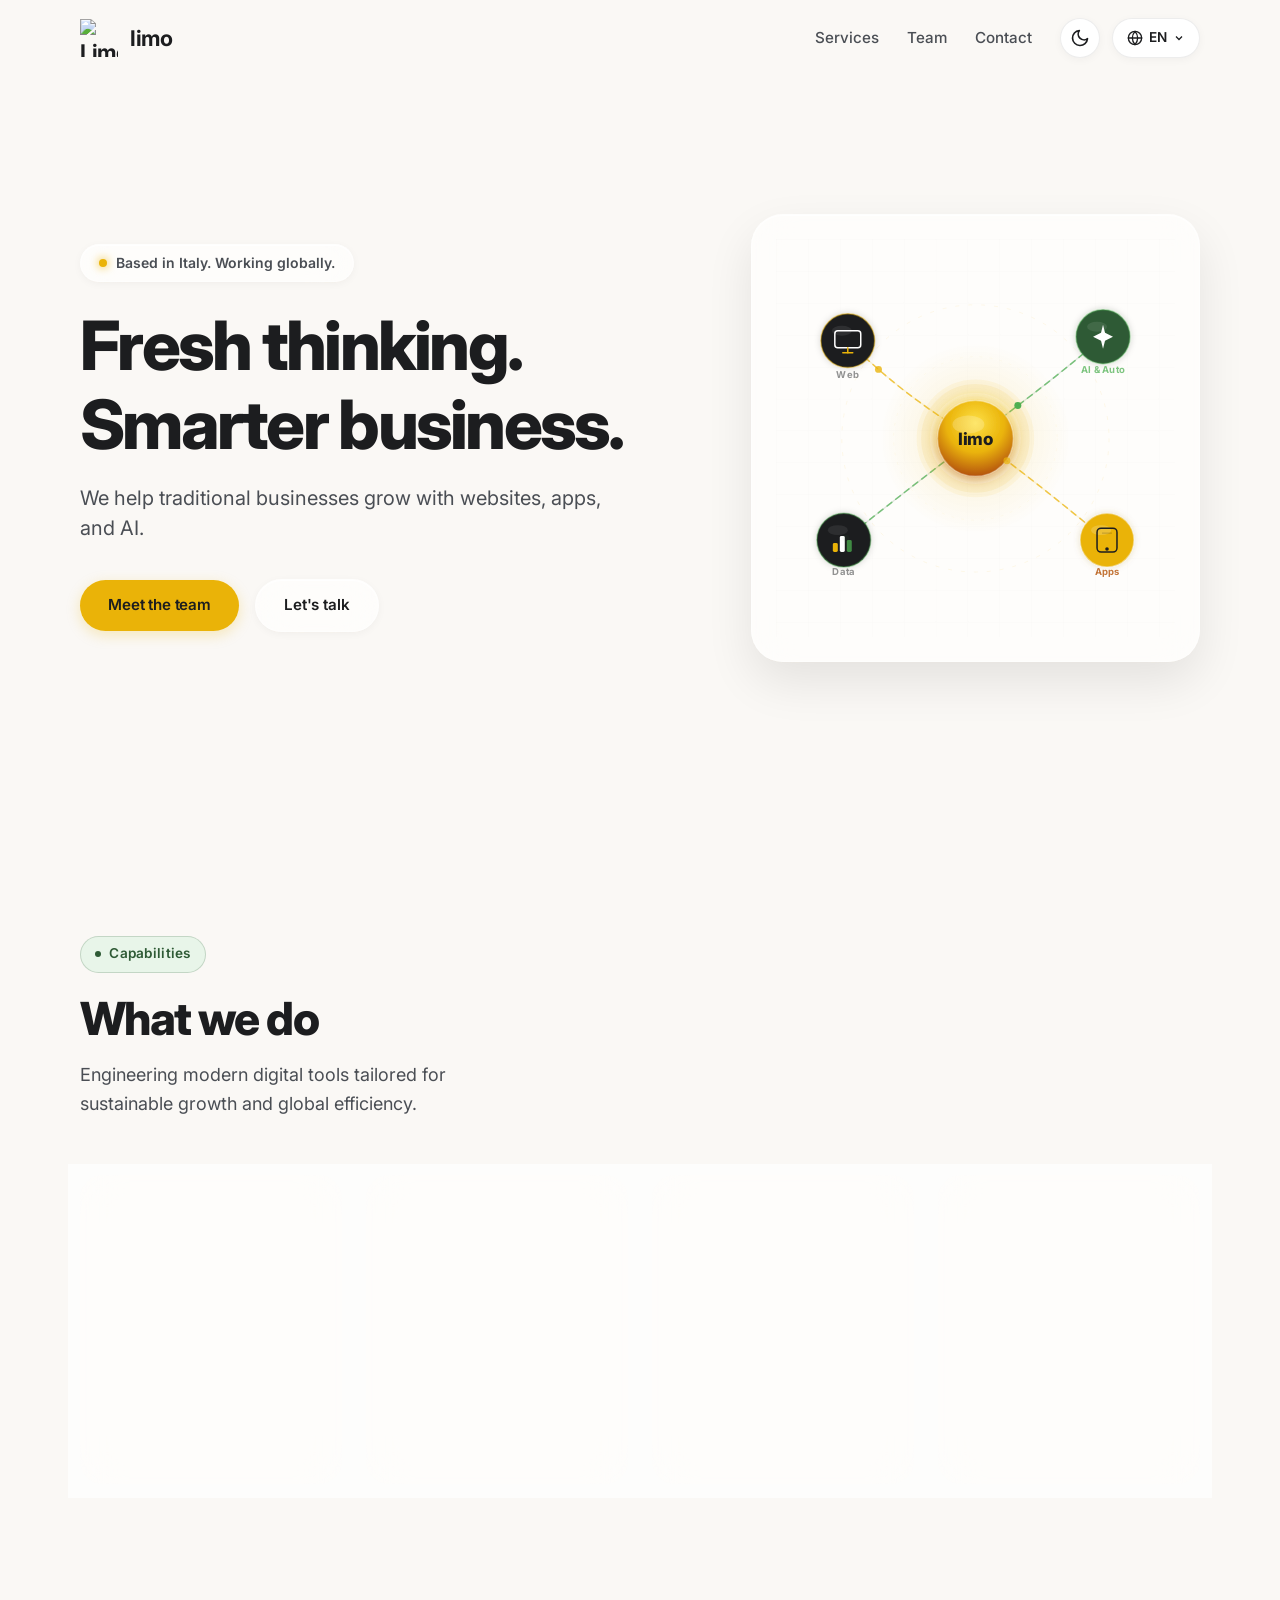
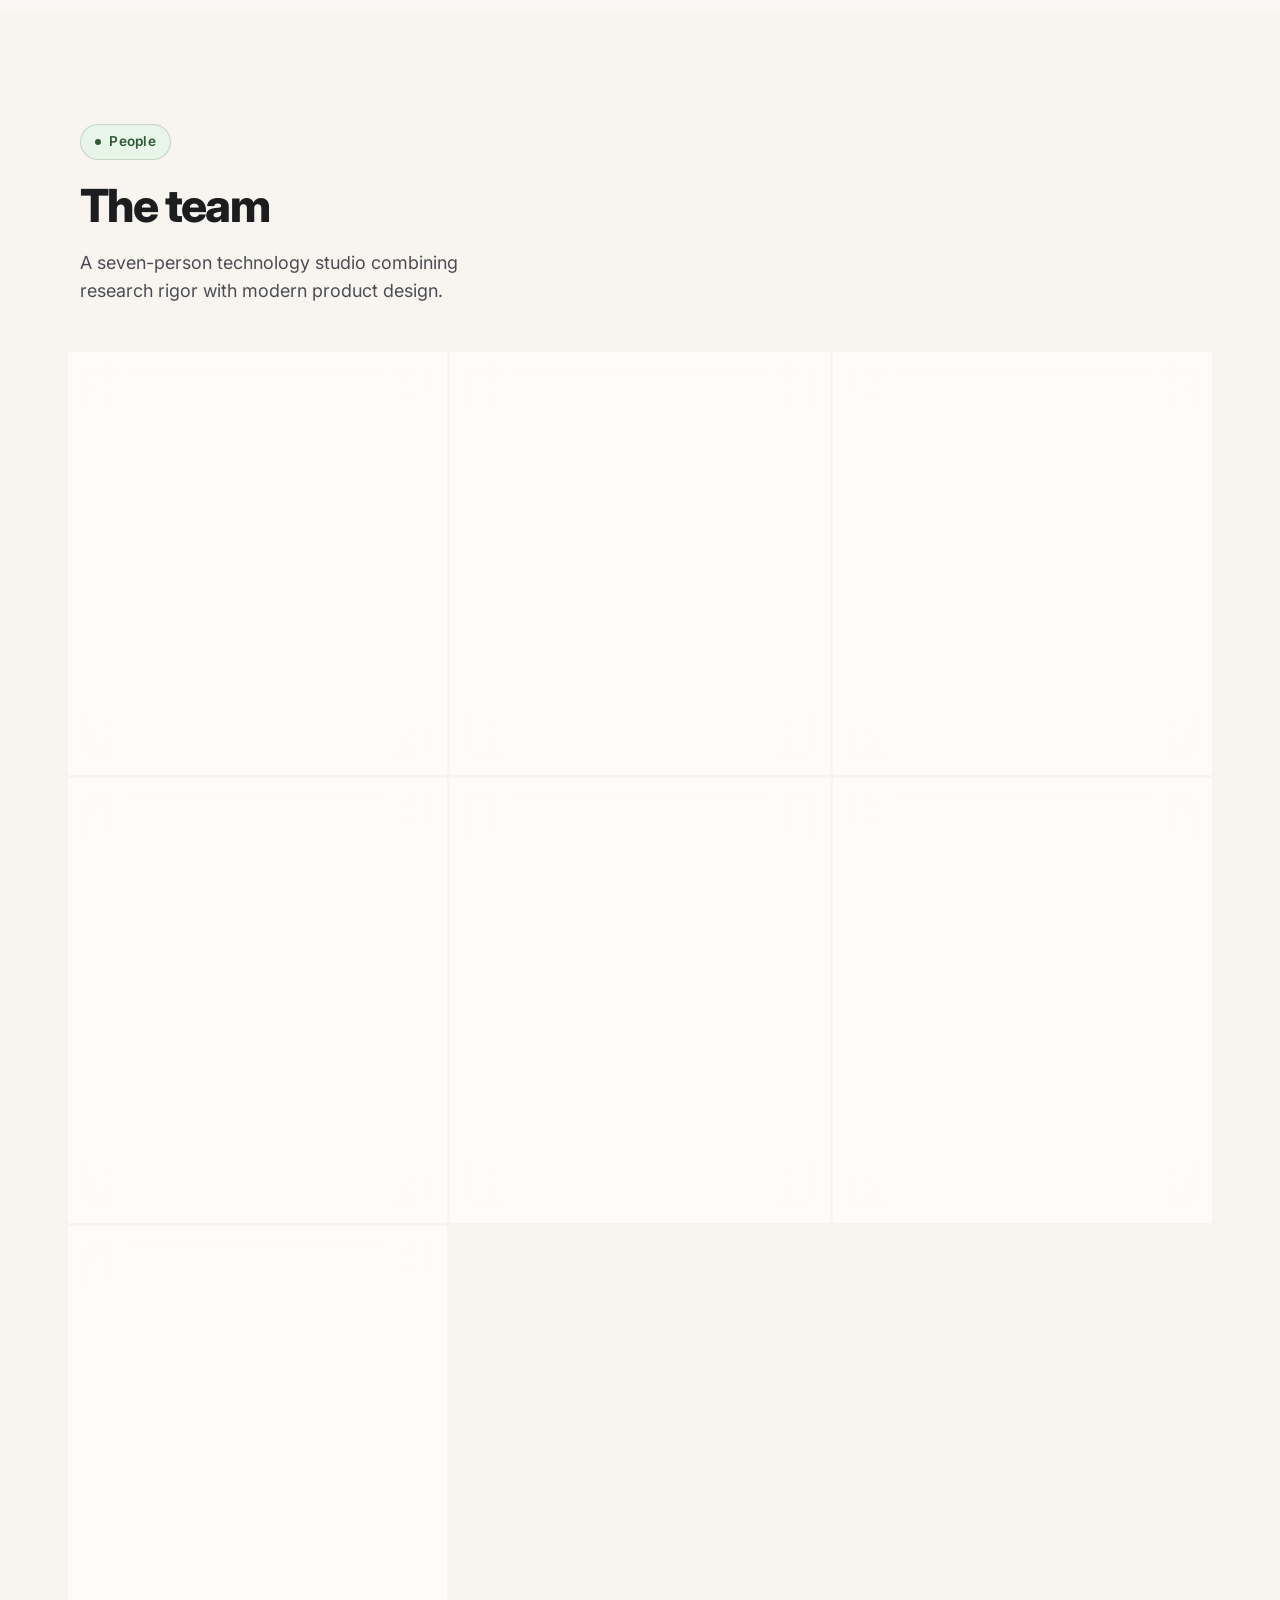
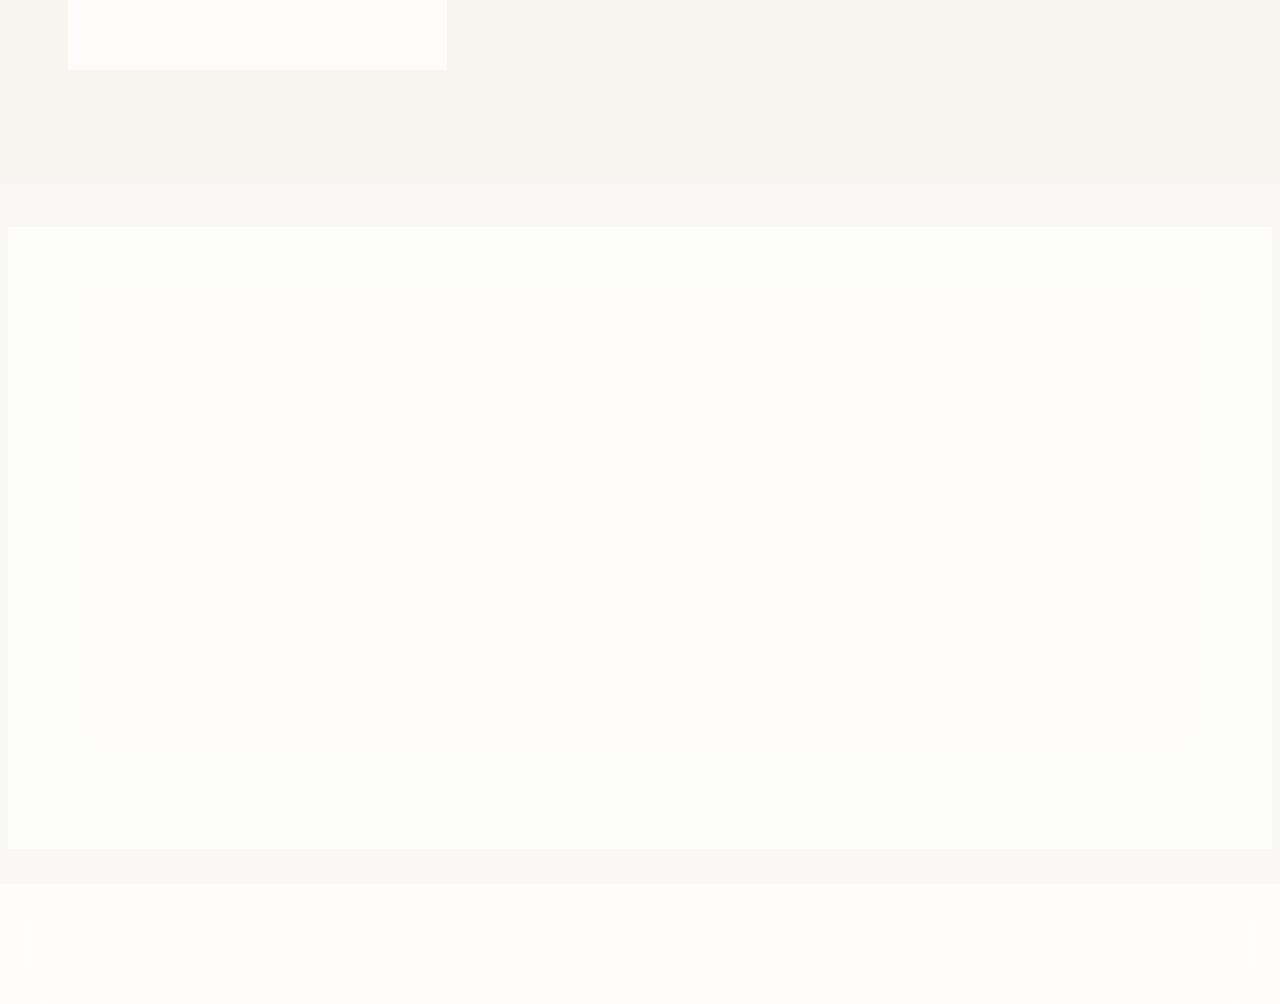
==== commit 413da8f8: "Update text formatting, multiline translation alignment, and Apple HIG design improvements" ====
--- a/index.html
+++ b/index.html
@@ -42,25 +42,47 @@
         <a href="#team" class="nav-link" data-i18n="navTeam">Team</a>
         <a href="#contact" class="nav-link" data-i18n="navContact">Contact</a>
 
-        <!-- Language Selector Dropdown -->
-        <div class="lang-selector">
-          <button class="lang-btn" id="lang-btn" aria-expanded="false" aria-haspopup="true" aria-label="Select Language">
-            <svg width="16" height="16" viewBox="0 0 24 24" fill="none" stroke="currentColor" stroke-width="2" stroke-linecap="round" stroke-linejoin="round">
-              <circle cx="12" cy="12" r="10"></circle>
-              <line x1="2" y1="12" x2="22" y2="12"></line>
-              <path d="M12 2a15.3 15.3 0 0 1 4 10 15.3 15.3 0 0 1-4 10 15.3 15.3 0 0 1-4-10 15.3 15.3 0 0 1 4-10z"></path>
+        <div class="nav-actions">
+          <!-- Theme Toggle Switcher (Light / Dark Appearance) -->
+          <button class="theme-toggle" id="theme-toggle" aria-label="Toggle light/dark appearance" title="Toggle Appearance">
+            <!-- Sun Icon (shown in dark mode) -->
+            <svg class="sun-icon" width="20" height="20" viewBox="0 0 24 24" fill="none" stroke="currentColor" stroke-width="2" stroke-linecap="round" stroke-linejoin="round" style="display: none;">
+              <circle cx="12" cy="12" r="5"></circle>
+              <line x1="12" y1="1" x2="12" y2="3"></line>
+              <line x1="12" y1="21" x2="12" y2="23"></line>
+              <line x1="4.22" y1="4.22" x2="5.64" y2="5.64"></line>
+              <line x1="18.36" y1="18.36" x2="19.78" y2="19.78"></line>
+              <line x1="1" y1="12" x2="3" y2="12"></line>
+              <line x1="21" y1="12" x2="23" y2="12"></line>
+              <line x1="4.22" y1="19.78" x2="5.64" y2="18.36"></line>
+              <line x1="18.36" y1="5.64" x2="19.78" y2="4.22"></line>
             </svg>
-            <span id="lang-btn-text">EN</span>
-            <svg width="12" height="12" viewBox="0 0 24 24" fill="none" stroke="currentColor" stroke-width="2.5">
-              <polyline points="6 9 12 15 18 9"></polyline>
+            <!-- Moon Icon (shown in light mode) -->
+            <svg class="moon-icon" width="20" height="20" viewBox="0 0 24 24" fill="none" stroke="currentColor" stroke-width="2" stroke-linecap="round" stroke-linejoin="round">
+              <path d="M21 12.79A9 9 0 1 1 11.21 3 7 7 0 0 0 21 12.79z"></path>
             </svg>
           </button>
-          
-          <div class="lang-dropdown" id="lang-dropdown" role="menu">
-            <button class="lang-option" data-lang="en" role="menuitem">English</button>
-            <button class="lang-option" data-lang="fa" role="menuitem">فارسی</button>
-            <button class="lang-option" data-lang="it" role="menuitem">Italiano</button>
-            <button class="lang-option" data-lang="tr" role="menuitem">Türkçe</button>
+
+          <!-- Language Selector Dropdown -->
+          <div class="lang-selector">
+            <button class="lang-btn" id="lang-btn" aria-expanded="false" aria-haspopup="true" aria-label="Select Language">
+              <svg width="16" height="16" viewBox="0 0 24 24" fill="none" stroke="currentColor" stroke-width="2" stroke-linecap="round" stroke-linejoin="round">
+                <circle cx="12" cy="12" r="10"></circle>
+                <line x1="2" y1="12" x2="22" y2="12"></line>
+                <path d="M12 2a15.3 15.3 0 0 1 4 10 15.3 15.3 0 0 1-4 10 15.3 15.3 0 0 1-4-10 15.3 15.3 0 0 1 4-10z"></path>
+              </svg>
+              <span id="lang-btn-text">EN</span>
+              <svg width="12" height="12" viewBox="0 0 24 24" fill="none" stroke="currentColor" stroke-width="2.5">
+                <polyline points="6 9 12 15 18 9"></polyline>
+              </svg>
+            </button>
+            
+            <div class="lang-dropdown" id="lang-dropdown" role="menu">
+              <button class="lang-option" data-lang="en" role="menuitem">English</button>
+              <button class="lang-option" data-lang="fa" role="menuitem">فارسی</button>
+              <button class="lang-option" data-lang="it" role="menuitem">Italiano</button>
+              <button class="lang-option" data-lang="tr" role="menuitem">Türkçe</button>
+            </div>
           </div>
         </div>
       </nav>
@@ -81,6 +103,26 @@
       <a href="#services" class="mobile-nav-link" data-i18n="navServices">Services</a>
       <a href="#team" class="mobile-nav-link" data-i18n="navTeam">Team</a>
       <a href="#contact" class="mobile-nav-link" data-i18n="navContact">Contact</a>
+    </div>
+
+    <div style="display: flex; align-items: center; justify-content: space-between; border-top: 1px solid var(--border-color); padding-top: 1.25rem;">
+      <span style="font-size: 0.9rem; font-weight: 600; color: var(--text-secondary);">Appearance</span>
+      <button class="theme-toggle" id="mobile-theme-toggle" aria-label="Toggle appearance">
+        <svg class="sun-icon" width="20" height="20" viewBox="0 0 24 24" fill="none" stroke="currentColor" stroke-width="2" stroke-linecap="round" stroke-linejoin="round" style="display: none;">
+          <circle cx="12" cy="12" r="5"></circle>
+          <line x1="12" y1="1" x2="12" y2="3"></line>
+          <line x1="12" y1="21" x2="12" y2="23"></line>
+          <line x1="4.22" y1="4.22" x2="5.64" y2="5.64"></line>
+          <line x1="18.36" y1="18.36" x2="19.78" y2="19.78"></line>
+          <line x1="1" y1="12" x2="3" y2="12"></line>
+          <line x1="21" y1="12" x2="23" y2="12"></line>
+          <line x1="4.22" y1="19.78" x2="5.64" y2="18.36"></line>
+          <line x1="18.36" y1="5.64" x2="19.78" y2="4.22"></line>
+        </svg>
+        <svg class="moon-icon" width="20" height="20" viewBox="0 0 24 24" fill="none" stroke="currentColor" stroke-width="2" stroke-linecap="round" stroke-linejoin="round">
+          <path d="M21 12.79A9 9 0 1 1 11.21 3 7 7 0 0 0 21 12.79z"></path>
+        </svg>
+      </button>
     </div>
 
     <div>
@@ -134,50 +176,163 @@
             <div class="hero-visual">
               <div class="hero-graphic-card">
                 <svg class="hero-svg-anim" viewBox="0 0 400 400" fill="none" xmlns="http://www.w3.org/2000/svg">
-                  <!-- Subtle Background Grid -->
-                  <pattern id="gridPattern" width="40" height="40" patternUnits="userSpaceOnUse">
-                    <path d="M 40 0 L 0 0 0 40" fill="none" stroke="rgba(26,28,30,0.04)" stroke-width="1"/>
-                  </pattern>
-                  <rect width="400" height="400" fill="url(#gridPattern)"/>
-
-                  <!-- Connecting Lemon-curved Paths -->
-                  <path d="M 80 280 C 140 280, 150 160, 200 160 C 250 160, 260 80, 320 80" stroke="#FACC15" stroke-width="3" stroke-linecap="round" class="line-flow"/>
-                  <path d="M 80 320 C 180 320, 160 220, 240 220 C 300 220, 280 140, 320 140" stroke="#EAB308" stroke-width="2" stroke-dasharray="4 4"/>
-                  <path d="M 80 240 Q 200 200, 320 280" stroke="#3E6B45" stroke-width="2" stroke-linecap="round" opacity="0.4"/>
-
-                  <!-- Nodes: Traditional Business Node (Bottom Left) -->
-                  <g transform="translate(80, 280)">
-                    <rect x="-30" y="-30" width="60" height="60" rx="12" fill="#1C1E21"/>
-                    <!-- Classic Building / Matrix Icon -->
-                    <path d="M -12 10 L -12 -10 L 0 -18 L 12 -10 L 12 10 Z" stroke="#FFFFFF" stroke-width="2" fill="none"/>
-                    <rect x="-6" y="-2" width="4" height="4" fill="#EAB308"/>
-                    <rect x="2" y="-2" width="4" height="4" fill="#EAB308"/>
+
+                  <defs>
+                    <filter id="hubGlow" x="-60%" y="-60%" width="220%" height="220%">
+                      <feGaussianBlur stdDeviation="7" result="blur"/>
+                      <feMerge><feMergeNode in="blur"/><feMergeNode in="SourceGraphic"/></feMerge>
+                    </filter>
+                    <filter id="nodeGlow" x="-60%" y="-60%" width="220%" height="220%">
+                      <feGaussianBlur stdDeviation="4" result="blur"/>
+                      <feMerge><feMergeNode in="blur"/><feMergeNode in="SourceGraphic"/></feMerge>
+                    </filter>
+                    <radialGradient id="hubGrad" cx="50%" cy="30%" r="70%">
+                      <stop offset="0%" stop-color="#FDE047"/>
+                      <stop offset="55%" stop-color="#EAB308"/>
+                      <stop offset="100%" stop-color="#B45309"/>
+                    </radialGradient>
+                    <radialGradient id="glowBg" cx="50%" cy="50%" r="50%">
+                      <stop offset="0%" stop-color="#EAB308" stop-opacity="0.18"/>
+                      <stop offset="100%" stop-color="#EAB308" stop-opacity="0"/>
+                    </radialGradient>
+                    <pattern id="gridPat" width="32" height="32" patternUnits="userSpaceOnUse">
+                      <path d="M 32 0 L 0 0 0 32" fill="none" stroke="currentColor" stroke-width="0.5" stroke-opacity="0.05"/>
+                    </pattern>
+                    <style>
+                      .fp  { stroke-dasharray: 6 5; animation: fwd 2.5s linear infinite; }
+                      .fps { stroke-dasharray: 6 5; animation: fwd 3.8s linear infinite; }
+                      .fpr { stroke-dasharray: 6 5; animation: rev 3s linear infinite; }
+                      @keyframes fwd { to { stroke-dashoffset: -44; } }
+                      @keyframes rev { to { stroke-dashoffset:  44; } }
+                      .hr1 { animation: hp 2.8s ease-in-out infinite; }
+                      .hr2 { animation: hp 2.8s 1.1s ease-in-out infinite; }
+                      @keyframes hp { 0%,100%{ opacity:.28; } 50%{ opacity:.06; } }
+                      .nf1 { animation: nf 4s 0s  ease-in-out infinite; }
+                      .nf2 { animation: nf 4s 1s  ease-in-out infinite; }
+                      .nf3 { animation: nf 4s 2s  ease-in-out infinite; }
+                      .nf4 { animation: nf 4s 3s  ease-in-out infinite; }
+                      @keyframes nf { 0%,100%{ transform:translateY(0); } 50%{ transform:translateY(-5px); } }
+                      @media (prefers-reduced-motion: reduce) {
+                        .fp,.fps,.fpr,.hr1,.hr2,.nf1,.nf2,.nf3,.nf4 { animation: none !important; }
+                      }
+                    </style>
+                  </defs>
+
+                  <!-- Background -->
+                  <rect width="400" height="400" fill="url(#gridPat)"/>
+                  <ellipse cx="200" cy="200" rx="96" ry="96" fill="url(#glowBg)"/>
+
+                  <!-- Orbit rings -->
+                  <circle cx="200" cy="200" r="134" stroke="#EAB308" stroke-width="0.8" stroke-opacity="0.1" stroke-dasharray="4 9"/>
+                  <circle cx="200" cy="200" r="82"  stroke="#EAB308" stroke-width="0.6" stroke-opacity="0.08" stroke-dasharray="3 7"/>
+
+                  <!-- Connection base lines -->
+                  <path d="M200 200 C162 178,118 148,72 102" stroke="#EAB308" stroke-width="1.4" stroke-opacity="0.14" stroke-linecap="round"/>
+                  <path d="M200 200 C232 174,277 143,328 98"  stroke="#2E5A35" stroke-width="1.4" stroke-opacity="0.14" stroke-linecap="round"/>
+                  <path d="M200 200 C247 232,288 267,332 302" stroke="#EAB308" stroke-width="1.4" stroke-opacity="0.14" stroke-linecap="round"/>
+                  <path d="M200 200 C162 228,116 264,68 302"  stroke="#2E5A35" stroke-width="1.4" stroke-opacity="0.14" stroke-linecap="round"/>
+
+                  <!-- Animated flow dashes -->
+                  <path d="M200 200 C162 178,118 148,72 102"  stroke="#EAB308" stroke-width="1.5" stroke-linecap="round" stroke-opacity="0.7" class="fp"/>
+                  <path d="M200 200 C232 174,277 143,328 98"  stroke="#4CAF50" stroke-width="1.5" stroke-linecap="round" stroke-opacity="0.7" class="fps"/>
+                  <path d="M200 200 C247 232,288 267,332 302" stroke="#EAB308" stroke-width="1.5" stroke-linecap="round" stroke-opacity="0.7" class="fp"/>
+                  <path d="M68 302 C116 264,162 228,200 200"  stroke="#4CAF50" stroke-width="1.5" stroke-linecap="round" stroke-opacity="0.7" class="fpr"/>
+
+                  <!-- Hub pulse rings -->
+                  <circle cx="200" cy="200" r="50" fill="none" stroke="#EAB308" stroke-width="18" stroke-opacity="0.07" class="hr1"/>
+                  <circle cx="200" cy="200" r="50" fill="none" stroke="#EAB308" stroke-width="9"  stroke-opacity="0.09" class="hr2"/>
+
+                  <!-- Centre Hub -->
+                  <circle cx="200" cy="200" r="38" fill="url(#hubGrad)" filter="url(#hubGlow)"/>
+                  <ellipse cx="193" cy="186" rx="16" ry="9" fill="#FFFFFF" fill-opacity="0.2"/>
+                  <circle cx="200" cy="200" r="38" fill="none" stroke="rgba(255,255,255,0.32)" stroke-width="1.5"/>
+                  <text x="200" y="207" text-anchor="middle"
+                    font-family="-apple-system,BlinkMacSystemFont,'SF Pro Display','Inter',sans-serif"
+                    font-size="17" font-weight="800" fill="#1C1D1F" letter-spacing="-0.5">limo</text>
+
+                  <!-- Node 1 – Web (top-left 72,102) -->
+                  <g class="nf1">
+                    <circle cx="72" cy="102" r="27" fill="#111214" filter="url(#nodeGlow)" fill-opacity="0.18"/>
+                    <circle cx="72" cy="102" r="27" fill="#1C1D1F"/>
+                    <ellipse cx="66" cy="92" rx="10" ry="5" fill="#FFFFFF" fill-opacity="0.08"/>
+                    <circle cx="72" cy="102" r="27" fill="none" stroke="#EAB308" stroke-width="1.5" stroke-opacity="0.45"/>
+                    <!-- monitor icon -->
+                    <rect x="59" y="92" width="26" height="17" rx="3" fill="none" stroke="#FFFFFF" stroke-width="1.5"/>
+                    <line x1="72" y1="109" x2="72" y2="114" stroke="#EAB308" stroke-width="1.5" stroke-linecap="round"/>
+                    <line x1="67" y1="114" x2="77" y2="114" stroke="#EAB308" stroke-width="1.5" stroke-linecap="round"/>
+                    <text x="72" y="139" text-anchor="middle"
+                      font-family="-apple-system,'Inter',sans-serif" font-size="9.5" font-weight="700"
+                      fill="currentColor" fill-opacity="0.48" letter-spacing="0.2">Web</text>
                   </g>
 
-                  <!-- Digital Hub Node (Center) -->
-                  <g transform="translate(200, 160)">
-                    <circle cx="0" cy="0" r="28" fill="#FAF8F5" stroke="#EAB308" stroke-width="4"/>
-                    <circle cx="0" cy="0" r="14" fill="#EAB308" class="node-pulse"/>
-                    <!-- Lemon Icon silhouette center -->
-                    <path d="M -4 -4 C -2 -8, 4 -8, 6 -4 C 8 0, 4 6, 0 6 C -4 6, -6 0, -4 -4 Z" fill="#1C1E21"/>
+                  <!-- Node 2 – AI (top-right 328,98) -->
+                  <g class="nf2">
+                    <circle cx="328" cy="98" r="27" fill="#1A3520" filter="url(#nodeGlow)" fill-opacity="0.22"/>
+                    <circle cx="328" cy="98" r="27" fill="#2E5A35"/>
+                    <ellipse cx="322" cy="88" rx="10" ry="5" fill="#FFFFFF" fill-opacity="0.09"/>
+                    <circle cx="328" cy="98" r="27" fill="none" stroke="#4CAF50" stroke-width="1.5" stroke-opacity="0.4"/>
+                    <!-- spark icon -->
+                    <path d="M328 86 L330 94 L338 98 L330 102 L328 110 L326 102 L318 98 L326 94 Z" fill="#FFFFFF"/>
+                    <text x="328" y="134" text-anchor="middle"
+                      font-family="-apple-system,'Inter',sans-serif" font-size="9.5" font-weight="700"
+                      fill="#4CAF50" fill-opacity="0.72" letter-spacing="0.2">AI &amp; Auto</text>
                   </g>
 
-                  <!-- Connected Global Ecosystem Nodes (Top Right & Right) -->
-                  <g transform="translate(320, 80)">
-                    <circle cx="0" cy="0" r="22" fill="#3E6B45"/>
-                    <!-- Cloud / Web Icon -->
-                    <path d="M -8 2 C -10 2, -12 0, -10 -4 C -8 -8, -2 -8, 0 -5 C 2 -7, 8 -6, 8 -2 C 10 -2, 10 2, 8 2 Z" fill="#FFFFFF"/>
+                  <!-- Node 3 – Apps (bottom-right 332,302) -->
+                  <g class="nf3">
+                    <circle cx="332" cy="302" r="27" fill="#987108" filter="url(#nodeGlow)" fill-opacity="0.22"/>
+                    <circle cx="332" cy="302" r="27" fill="#EAB308"/>
+                    <ellipse cx="326" cy="292" rx="10" ry="5" fill="#FFFFFF" fill-opacity="0.18"/>
+                    <circle cx="332" cy="302" r="27" fill="none" stroke="#FFFFFF" stroke-width="1.5" stroke-opacity="0.4"/>
+                    <!-- phone icon -->
+                    <rect x="322" y="290" width="20" height="24" rx="4" fill="none" stroke="#1C1D1F" stroke-width="1.5"/>
+                    <circle cx="332" cy="311" r="1.8" fill="#1C1D1F"/>
+                    <line x1="327" y1="295" x2="337" y2="295" stroke="#1C1D1F" stroke-width="1" stroke-opacity="0.25"/>
+                    <text x="332" y="337" text-anchor="middle"
+                      font-family="-apple-system,'Inter',sans-serif" font-size="9.5" font-weight="700"
+                      fill="#B45309" fill-opacity="0.8" letter-spacing="0.2">Apps</text>
                   </g>
 
-                  <g transform="translate(320, 280)">
-                    <circle cx="0" cy="0" r="22" fill="#EAB308" class="node-pulse-delayed"/>
-                    <!-- AI / Spark Icon -->
-                    <path d="M 0 -8 L 2 -2 L 8 0 L 2 2 L 0 8 L -2 2 L -8 0 L -2 -2 Z" fill="#1C1E21"/>
+                  <!-- Node 4 – Data (bottom-left 68,302) -->
+                  <g class="nf4">
+                    <circle cx="68" cy="302" r="27" fill="#111214" filter="url(#nodeGlow)" fill-opacity="0.18"/>
+                    <circle cx="68" cy="302" r="27" fill="#1C1D1F"/>
+                    <ellipse cx="62" cy="292" rx="10" ry="5" fill="#FFFFFF" fill-opacity="0.08"/>
+                    <circle cx="68" cy="302" r="27" fill="none" stroke="#4CAF50" stroke-width="1.5" stroke-opacity="0.4"/>
+                    <!-- bar chart icon -->
+                    <rect x="57" y="305" width="5" height="9"  rx="1.5" fill="#EAB308"/>
+                    <rect x="64" y="298" width="5" height="16" rx="1.5" fill="#FFFFFF"/>
+                    <rect x="71" y="302" width="5" height="12" rx="1.5" fill="#4CAF50" opacity="0.75"/>
+                    <text x="68" y="337" text-anchor="middle"
+                      font-family="-apple-system,'Inter',sans-serif" font-size="9.5" font-weight="700"
+                      fill="currentColor" fill-opacity="0.48" letter-spacing="0.2">Data</text>
                   </g>
 
-                  <!-- Data Flow Dots -->
-                  <circle cx="140" cy="220" r="5" fill="#EAB308"/>
-                  <circle cx="260" cy="120" r="5" fill="#3E6B45"/>
+                  <!-- Travel dots (animateMotion) -->
+                  <path id="pw" d="M200 200 C162 178,118 148,72 102" fill="none"/>
+                  <circle r="3.5" fill="#EAB308" opacity="0">
+                    <animateMotion dur="2.5s" repeatCount="indefinite"><mpath href="#pw"/></animateMotion>
+                    <animate attributeName="opacity" values="0;1;1;0" dur="2.5s" repeatCount="indefinite"/>
+                  </circle>
+
+                  <path id="pai" d="M200 200 C232 174,277 143,328 98" fill="none"/>
+                  <circle r="3.5" fill="#4CAF50" opacity="0">
+                    <animateMotion dur="3.8s" repeatCount="indefinite" begin="0.6s"><mpath href="#pai"/></animateMotion>
+                    <animate attributeName="opacity" values="0;1;1;0" dur="3.8s" repeatCount="indefinite" begin="0.6s"/>
+                  </circle>
+
+                  <path id="pap" d="M200 200 C247 232,288 267,332 302" fill="none"/>
+                  <circle r="3.5" fill="#EAB308" opacity="0">
+                    <animateMotion dur="2.8s" repeatCount="indefinite" begin="1.2s"><mpath href="#pap"/></animateMotion>
+                    <animate attributeName="opacity" values="0;1;1;0" dur="2.8s" repeatCount="indefinite" begin="1.2s"/>
+                  </circle>
+
+                  <path id="pd" d="M68 302 C116 264,162 228,200 200" fill="none"/>
+                  <circle r="3.5" fill="#4CAF50" opacity="0">
+                    <animateMotion dur="3s" repeatCount="indefinite" begin="1.8s"><mpath href="#pd"/></animateMotion>
+                    <animate attributeName="opacity" values="0;1;1;0" dur="3s" repeatCount="indefinite" begin="1.8s"/>
+                  </circle>
+
                 </svg>
               </div>
             </div>
@@ -363,8 +518,8 @@
               <img src="./assets/images/team/maryam.svg" alt="Maryam Moozardzade" class="team-avatar-img" width="120" height="120" loading="eager">
             </div>
             <h3 class="team-name" data-i18n="team7Name">Maryam Moozardzade</h3>
-            <span class="team-role" data-i18n="team7Role">Business Development & Designer</span>
-            <p class="team-bio" data-i18n="team7Bio">Focusing on project acquisition in Iran and contributing to creative product design.</p>
+            <span class="team-role" data-i18n="team7Role">Business Development & Product Designer</span>
+            <p class="team-bio" data-i18n="team7Bio">Specialized in project acquisition, business development, and creative product design.</p>
             <a href="https://www.linkedin.com/in/maryam-moozardzade-240797395/" target="_blank" rel="noopener noreferrer" class="team-linkedin">
               <svg viewBox="0 0 24 24"><path d="M19 3a2 2 0 0 1 2 2v14a2 2 0 0 1-2 2H5a2 2 0 0 1-2-2V5a2 2 0 0 1 2-2h14m-.5 15.5v-5.3a3.26 3.26 0 0 0-3.26-3.26c-.85 0-1.84.52-2.28 1.3v-1.11h-2.79v8.37h2.79v-4.93c0-.77.62-1.4 1.39-1.4a1.4 1.4 0 0 1 1.4 1.4v4.93h2.75M6.88 8.56a1.68 1.68 0 0 0 1.68-1.68c0-.93-.75-1.69-1.68-1.69a1.69 1.69 0 0 0-1.69 1.69c0 .93.76 1.68 1.69 1.68m1.39 9.94v-8.37H5.5v8.37h2.77z"/></svg>
               <span data-i18n="teamLinkedInBtn">LinkedIn Profile</span>
--- a/assets/css/style.css
+++ b/assets/css/style.css
@@ -0,0 +1,1151 @@
+/* ==========================================================================
+   Limo Studio - Main Stylesheet (Apple HIG & Design Craft Upgrade)
+   Dynamic Appearance (Light/Dark), Liquid Glass Materials, High-Contrast Typography,
+   Tactile Micro-interactions, and Accessibility Standards.
+   ========================================================================== */
+
+@import url('https://fonts.googleapis.com/css2?family=Inter:wght@300;400;500;600;700;800&family=Vazirmatn:wght@300;400;500;600;700;800&display=swap');
+
+/* --- CSS Variables & Design System Tokens --- */
+:root {
+  /* Color Palette - Light Mode Default */
+  --bg-main: #FAF8F5;
+  --bg-surface: #FFFFFF;
+  --bg-card: #F4F1EA;
+  --bg-card-hover: #ECE8DE;
+  --bg-glass: rgba(255, 255, 255, 0.75);
+  --bg-glass-card: rgba(255, 255, 255, 0.65);
+  --bg-accent-subtle: #FFFBEB;
+  
+  --text-main: #1C1D1F;
+  --text-secondary: #4A4E54;
+  --text-muted: #767B82;
+  --text-inverse: #FFFFFF;
+
+  --lemon-accent: #EAB308;
+  --lemon-hover: #D97706;
+  --lemon-bright: #FACC15;
+  --lemon-soft: #FEF08A;
+  --lemon-glow: rgba(234, 179, 8, 0.25);
+
+  --leaf-green: #2E5A35;
+  --leaf-soft: #E8F5E9;
+  --leaf-border: rgba(46, 90, 53, 0.2);
+
+  --border-color: rgba(28, 29, 31, 0.08);
+  --border-hover: rgba(28, 29, 31, 0.16);
+  --border-glass: rgba(255, 255, 255, 0.4);
+  --border-focus: #1C1D1F;
+
+  --glass-highlight: rgba(255, 255, 255, 0.8);
+
+  /* Typography */
+  --font-latin: -apple-system, BlinkMacSystemFont, "SF Pro Display", "SF Pro Text", "Inter", sans-serif;
+  --font-fa: 'Vazirmatn', -apple-system, sans-serif;
+  --font-current: var(--font-latin);
+
+  /* Spacing & Radii */
+  --container-max: 1200px;
+  --header-height: 76px;
+  --radius-sm: 10px;
+  --radius-md: 18px;
+  --radius-lg: 24px;
+  --radius-xl: 32px;
+  --radius-full: 9999px;
+
+  /* Physics & Transitions */
+  --transition-fast: 0.18s cubic-bezier(0.16, 1, 0.3, 1);
+  --transition-smooth: 0.35s cubic-bezier(0.16, 1, 0.3, 1);
+  --transition-spring: 0.5s cubic-bezier(0.34, 1.56, 0.64, 1);
+
+  /* Elevation Shadows */
+  --shadow-sm: 0 2px 8px rgba(0, 0, 0, 0.04);
+  --shadow-md: 0 10px 30px rgba(0, 0, 0, 0.06);
+  --shadow-lg: 0 20px 48px rgba(0, 0, 0, 0.09);
+  --shadow-glass: 0 8px 32px rgba(0, 0, 0, 0.05);
+
+  /* Glass Blur Filter */
+  --glass-blur: blur(20px) saturate(180%);
+}
+
+/* --- Dark Mode Theme Overrides --- */
+[data-theme="dark"] {
+  --bg-main: #0D0E11;
+  --bg-surface: #16181D;
+  --bg-card: #1E2128;
+  --bg-card-hover: #262933;
+  --bg-glass: rgba(22, 24, 29, 0.82);
+  --bg-glass-card: rgba(26, 29, 36, 0.7);
+  --bg-accent-subtle: rgba(234, 179, 8, 0.12);
+
+  --text-main: #F5F5F7;
+  --text-secondary: #A1A1A6;
+  --text-muted: #6E6E73;
+  --text-inverse: #0D0E11;
+
+  --lemon-accent: #FACC15;
+  --lemon-hover: #EAB308;
+  --lemon-bright: #FDE047;
+  --lemon-soft: rgba(250, 204, 21, 0.2);
+  --lemon-glow: rgba(250, 204, 21, 0.3);
+
+  --leaf-green: #4CAF50;
+  --leaf-soft: rgba(76, 175, 80, 0.15);
+  --leaf-border: rgba(76, 175, 80, 0.3);
+
+  --border-color: rgba(255, 255, 255, 0.1);
+  --border-hover: rgba(255, 255, 255, 0.22);
+  --border-glass: rgba(255, 255, 255, 0.12);
+  --border-focus: #F5F5F7;
+
+  --glass-highlight: rgba(255, 255, 255, 0.12);
+
+  --shadow-sm: 0 2px 8px rgba(0, 0, 0, 0.3);
+  --shadow-md: 0 10px 30px rgba(0, 0, 0, 0.4);
+  --shadow-lg: 0 20px 48px rgba(0, 0, 0, 0.5);
+  --shadow-glass: 0 8px 32px rgba(0, 0, 0, 0.4);
+}
+
+/* Fallback for System Dark Preference */
+@media (prefers-color-scheme: dark) {
+  :root:not([data-theme="light"]) {
+    --bg-main: #0D0E11;
+    --bg-surface: #16181D;
+    --bg-card: #1E2128;
+    --bg-card-hover: #262933;
+    --bg-glass: rgba(22, 24, 29, 0.82);
+    --bg-glass-card: rgba(26, 29, 36, 0.7);
+    --bg-accent-subtle: rgba(234, 179, 8, 0.12);
+
+    --text-main: #F5F5F7;
+    --text-secondary: #A1A1A6;
+    --text-muted: #6E6E73;
+    --text-inverse: #0D0E11;
+
+    --lemon-accent: #FACC15;
+    --lemon-hover: #EAB308;
+    --lemon-bright: #FDE047;
+    --lemon-soft: rgba(250, 204, 21, 0.2);
+    --lemon-glow: rgba(250, 204, 21, 0.3);
+
+    --leaf-green: #4CAF50;
+    --leaf-soft: rgba(76, 175, 80, 0.15);
+    --leaf-border: rgba(76, 175, 80, 0.3);
+
+    --border-color: rgba(255, 255, 255, 0.1);
+    --border-hover: rgba(255, 255, 255, 0.22);
+    --border-glass: rgba(255, 255, 255, 0.12);
+    --border-focus: #F5F5F7;
+
+    --glass-highlight: rgba(255, 255, 255, 0.12);
+
+    --shadow-sm: 0 2px 8px rgba(0, 0, 0, 0.3);
+    --shadow-md: 0 10px 30px rgba(0, 0, 0, 0.4);
+    --shadow-lg: 0 20px 48px rgba(0, 0, 0, 0.5);
+    --shadow-glass: 0 8px 32px rgba(0, 0, 0, 0.4);
+  }
+}
+
+/* --- Base & Reset --- */
+*, *::before, *::after {
+  box-sizing: border-box;
+  margin: 0;
+  padding: 0;
+}
+
+html {
+  scroll-behavior: smooth;
+  font-size: 16px;
+  -webkit-font-smoothing: antialiased;
+  -moz-osx-font-smoothing: grayscale;
+}
+
+html[lang="fa"] {
+  --font-current: var(--font-fa);
+}
+
+body {
+  font-family: var(--font-current);
+  background-color: var(--bg-main);
+  color: var(--text-main);
+  line-height: 1.6;
+  overflow-x: hidden;
+  min-height: 100vh;
+  display: flex;
+  flex-direction: column;
+  transition: background-color var(--transition-smooth), color var(--transition-smooth);
+}
+
+a {
+  color: inherit;
+  text-decoration: none;
+  transition: color var(--transition-fast), transform var(--transition-fast);
+}
+
+button, input, select, textarea {
+  font: inherit;
+  color: inherit;
+}
+
+button {
+  cursor: pointer;
+  border: none;
+  background: none;
+  user-select: none;
+}
+
+img, svg {
+  display: block;
+  max-width: 100%;
+}
+
+/* Tactile Press State for Interactive Elements (HIG HIGHLIGHT) */
+button:active, .btn:active, .nav-link:active, .theme-toggle:active {
+  transform: scale(0.96) !important;
+}
+
+/* Accessibility Focus Ring (HIG Compliance) */
+:focus-visible {
+  outline: 2px solid var(--lemon-accent);
+  outline-offset: 3px;
+  border-radius: var(--radius-sm);
+}
+
+/* --- Layout Utility Classes --- */
+.container {
+  width: 100%;
+  max-width: var(--container-max);
+  margin-inline: auto;
+  padding-inline: 1.5rem;
+}
+
+@media (min-width: 768px) {
+  .container {
+    padding-inline: 2.5rem;
+  }
+}
+
+.section {
+  padding-block: 5rem 6rem;
+}
+
+@media (min-width: 992px) {
+  .section {
+    padding-block: 7rem 8rem;
+  }
+}
+
+/* Section Header styling */
+.section-header {
+  margin-bottom: 3.5rem;
+  max-width: 680px;
+}
+
+.section-tag {
+  display: inline-flex;
+  align-items: center;
+  gap: 0.5rem;
+  padding: 0.4rem 0.9rem;
+  background-color: var(--leaf-soft);
+  color: var(--leaf-green);
+  font-size: 0.85rem;
+  font-weight: 600;
+  border-radius: var(--radius-full);
+  margin-bottom: 1.25rem;
+  border: 1px solid var(--leaf-border);
+  letter-spacing: 0.02em;
+}
+
+.section-tag::before {
+  content: '';
+  width: 6px;
+  height: 6px;
+  background-color: var(--leaf-green);
+  border-radius: 50%;
+}
+
+.section-title {
+  font-size: 2.25rem;
+  font-weight: 800;
+  letter-spacing: -0.035em;
+  color: var(--text-main);
+  line-height: 1.15;
+  margin-bottom: 1rem;
+  text-wrap: balance;
+}
+
+@media (min-width: 768px) {
+  .section-title {
+    font-size: 2.85rem;
+  }
+}
+
+.section-subtitle {
+  font-size: 1.125rem;
+  color: var(--text-secondary);
+  font-weight: 400;
+  text-wrap: balance;
+}
+
+/* --- Floating Liquid Glass Navigation Bar --- */
+.navbar {
+  position: fixed;
+  top: 0;
+  left: 0;
+  right: 0;
+  height: var(--header-height);
+  z-index: 1000;
+  transition: background-color var(--transition-smooth), border-color var(--transition-smooth), box-shadow var(--transition-smooth), backdrop-filter var(--transition-smooth);
+}
+
+.navbar.scrolled {
+  background-color: var(--bg-glass);
+  backdrop-filter: var(--glass-blur);
+  -webkit-backdrop-filter: var(--glass-blur);
+  border-bottom: 1px solid var(--border-glass);
+  box-shadow: var(--shadow-glass), inset 0 -1px 0 var(--glass-highlight);
+}
+
+.nav-container {
+  display: flex;
+  align-items: center;
+  justify-content: space-between;
+  height: 100%;
+}
+
+.brand-logo {
+  display: flex;
+  align-items: center;
+  gap: 0.75rem;
+  font-weight: 700;
+  font-size: 1.35rem;
+  color: var(--text-main);
+  letter-spacing: -0.02em;
+}
+
+.brand-logo img, .brand-logo svg {
+  height: 38px;
+  width: auto;
+}
+
+.nav-menu {
+  display: none;
+  align-items: center;
+  gap: 1.75rem;
+}
+
+@media (min-width: 860px) {
+  .nav-menu {
+    display: flex;
+  }
+}
+
+.nav-link {
+  font-size: 0.95rem;
+  font-weight: 500;
+  color: var(--text-secondary);
+  position: relative;
+  padding-block: 0.5rem;
+}
+
+.nav-link:hover, .nav-link.active {
+  color: var(--text-main);
+}
+
+.nav-link::after {
+  content: '';
+  position: absolute;
+  bottom: 0;
+  left: 0;
+  right: 0;
+  height: 2px;
+  background-color: var(--lemon-accent);
+  transform: scaleX(0);
+  transition: transform var(--transition-fast);
+  transform-origin: right;
+  border-radius: 2px;
+}
+
+html[dir="rtl"] .nav-link::after {
+  transform-origin: left;
+}
+
+.nav-link:hover::after, .nav-link.active::after {
+  transform: scaleX(1);
+  transform-origin: left;
+}
+
+html[dir="rtl"] .nav-link:hover::after {
+  transform-origin: right;
+}
+
+/* Nav Actions Container (Language + Theme) */
+.nav-actions {
+  display: flex;
+  align-items: center;
+  gap: 0.75rem;
+}
+
+/* Theme Toggle Button (Sun/Moon HIG Control) */
+.theme-toggle {
+  display: flex;
+  align-items: center;
+  justify-content: center;
+  width: 40px;
+  height: 40px;
+  padding: 0;
+  background-color: var(--bg-surface);
+  border: 1px solid var(--border-color);
+  border-radius: var(--radius-full);
+  color: var(--text-main);
+  box-shadow: var(--shadow-sm);
+  transition: background-color var(--transition-fast), border-color var(--transition-fast), transform var(--transition-fast);
+}
+
+.theme-toggle:hover {
+  border-color: var(--lemon-accent);
+  background-color: var(--bg-accent-subtle);
+}
+
+.theme-toggle svg {
+  width: 20px;
+  height: 20px;
+  transition: transform var(--transition-smooth);
+}
+
+/* Language Selector Component */
+.lang-selector {
+  position: relative;
+}
+
+.lang-btn {
+  display: flex;
+  align-items: center;
+  gap: 0.4rem;
+  padding: 0.5rem 0.85rem;
+  min-height: 40px;
+  background-color: var(--bg-surface);
+  border: 1px solid var(--border-color);
+  border-radius: var(--radius-full);
+  font-size: 0.85rem;
+  font-weight: 600;
+  color: var(--text-main);
+  box-shadow: var(--shadow-sm);
+  transition: border-color var(--transition-fast), background-color var(--transition-fast);
+}
+
+.lang-btn:hover {
+  border-color: var(--lemon-accent);
+  background-color: var(--bg-accent-subtle);
+}
+
+.lang-dropdown {
+  position: absolute;
+  top: calc(100% + 8px);
+  right: 0;
+  background-color: var(--bg-glass);
+  backdrop-filter: var(--glass-blur);
+  -webkit-backdrop-filter: var(--glass-blur);
+  border: 1px solid var(--border-glass);
+  border-radius: var(--radius-md);
+  box-shadow: var(--shadow-lg), inset 0 1px 0 var(--glass-highlight);
+  padding: 0.5rem;
+  min-width: 140px;
+  opacity: 0;
+  visibility: hidden;
+  transform: translateY(-8px);
+  transition: opacity var(--transition-fast), transform var(--transition-fast), visibility var(--transition-fast);
+  z-index: 1010;
+}
+
+html[dir="rtl"] .lang-dropdown {
+  right: auto;
+  left: 0;
+}
+
+.lang-dropdown.open {
+  opacity: 1;
+  visibility: visible;
+  transform: translateY(0);
+}
+
+.lang-option {
+  display: flex;
+  align-items: center;
+  justify-content: space-between;
+  width: 100%;
+  min-height: 38px;
+  padding: 0.5rem 0.75rem;
+  font-size: 0.875rem;
+  font-weight: 500;
+  border-radius: var(--radius-sm);
+  color: var(--text-secondary);
+  transition: background-color var(--transition-fast), color var(--transition-fast);
+}
+
+.lang-option:hover, .lang-option.active {
+  background-color: var(--bg-card);
+  color: var(--text-main);
+}
+
+.lang-option.active {
+  font-weight: 700;
+}
+
+.lang-option.active::after {
+  content: '✓';
+  color: var(--lemon-accent);
+}
+
+/* Mobile Nav Toggle Button */
+.mobile-toggle {
+  display: flex;
+  flex-direction: column;
+  justify-content: center;
+  gap: 5px;
+  width: 40px;
+  height: 40px;
+  padding: 8px;
+  border-radius: var(--radius-sm);
+  border: 1px solid var(--border-color);
+  background: var(--bg-surface);
+  box-shadow: var(--shadow-sm);
+}
+
+@media (min-width: 860px) {
+  .mobile-toggle {
+    display: none;
+  }
+}
+
+.mobile-toggle span {
+  display: block;
+  width: 100%;
+  height: 2px;
+  background-color: var(--text-main);
+  border-radius: 2px;
+  transition: transform var(--transition-fast), opacity var(--transition-fast);
+}
+
+.mobile-toggle.active span:nth-child(1) {
+  transform: translateY(7px) rotate(45deg);
+}
+
+.mobile-toggle.active span:nth-child(2) {
+  opacity: 0;
+}
+
+.mobile-toggle.active span:nth-child(3) {
+  transform: translateY(-7px) rotate(-45deg);
+}
+
+/* Mobile Nav Drawer */
+.mobile-drawer {
+  position: fixed;
+  top: var(--header-height);
+  left: 0;
+  right: 0;
+  bottom: 0;
+  background-color: var(--bg-glass);
+  backdrop-filter: var(--glass-blur);
+  -webkit-backdrop-filter: var(--glass-blur);
+  border-bottom: 1px solid var(--border-glass);
+  padding: 2rem 1.5rem;
+  display: flex;
+  flex-direction: column;
+  gap: 2rem;
+  transform: translateY(-100%);
+  opacity: 0;
+  visibility: hidden;
+  transition: transform var(--transition-smooth), opacity var(--transition-smooth), visibility var(--transition-smooth);
+  z-index: 999;
+}
+
+.mobile-drawer.open {
+  transform: translateY(0);
+  opacity: 1;
+  visibility: visible;
+}
+
+.mobile-nav-links {
+  display: flex;
+  flex-direction: column;
+  gap: 1.25rem;
+}
+
+.mobile-nav-link {
+  font-size: 1.35rem;
+  font-weight: 700;
+  color: var(--text-main);
+  border-bottom: 1px solid var(--border-color);
+  padding-bottom: 0.75rem;
+}
+
+.mobile-lang-grid {
+  display: grid;
+  grid-template-columns: repeat(2, 1fr);
+  gap: 0.75rem;
+}
+
+/* --- Hero Section --- */
+.hero-section {
+  padding-top: calc(var(--header-height) + 3.5rem);
+  padding-bottom: 4rem;
+  min-height: calc(100vh - var(--header-height));
+  display: flex;
+  align-items: center;
+}
+
+@media (min-width: 992px) {
+  .hero-section {
+    padding-top: calc(var(--header-height) + 4.5rem);
+    padding-bottom: 6rem;
+  }
+}
+
+.hero-grid {
+  display: grid;
+  grid-template-columns: 1fr;
+  gap: 3.5rem;
+  align-items: center;
+}
+
+@media (min-width: 992px) {
+  .hero-grid {
+    grid-template-columns: 1.15fr 0.85fr;
+    gap: 4rem;
+  }
+}
+
+.hero-badge {
+  display: inline-flex;
+  align-items: center;
+  gap: 0.6rem;
+  padding: 0.45rem 1.1rem;
+  background-color: var(--bg-glass-card);
+  backdrop-filter: var(--glass-blur);
+  -webkit-backdrop-filter: var(--glass-blur);
+  border: 1px solid var(--border-glass);
+  border-radius: var(--radius-full);
+  font-size: 0.875rem;
+  font-weight: 600;
+  color: var(--text-secondary);
+  margin-bottom: 1.5rem;
+  box-shadow: var(--shadow-sm), inset 0 1px 0 var(--glass-highlight);
+}
+
+.hero-badge-dot {
+  width: 8px;
+  height: 8px;
+  background-color: var(--lemon-accent);
+  border-radius: 50%;
+  box-shadow: 0 0 10px var(--lemon-accent);
+}
+
+.hero-headline {
+  font-size: 2.75rem;
+  font-weight: 800;
+  letter-spacing: -0.04em;
+  line-height: 1.15;
+  color: var(--text-main);
+  margin-bottom: 1.25rem;
+  text-wrap: balance;
+}
+
+html[lang="fa"] .hero-headline {
+  letter-spacing: -0.01em;
+  line-height: 1.35;
+}
+
+@media (min-width: 768px) {
+  .hero-headline {
+    font-size: 3.75rem;
+  }
+}
+
+@media (min-width: 1200px) {
+  .hero-headline {
+    font-size: 4.25rem;
+  }
+}
+
+.hero-subheadline {
+  font-size: 1.25rem;
+  color: var(--text-secondary);
+  max-width: 540px;
+  margin-bottom: 2.25rem;
+  line-height: 1.5;
+}
+
+.hero-actions {
+  display: flex;
+  flex-wrap: wrap;
+  align-items: center;
+  gap: 1rem;
+}
+
+/* Button Component Styles (Apple HIG Physics & Touch Target Minimum) */
+.btn {
+  display: inline-flex;
+  align-items: center;
+  justify-content: center;
+  gap: 0.6rem;
+  min-height: 48px;
+  padding: 0.85rem 1.75rem;
+  border-radius: var(--radius-full);
+  font-size: 0.95rem;
+  font-weight: 600;
+  letter-spacing: -0.01em;
+  transition: transform var(--transition-fast), box-shadow var(--transition-fast), background-color var(--transition-fast), border-color var(--transition-fast);
+}
+
+.btn-primary {
+  background-color: var(--lemon-accent);
+  color: #1C1D1F;
+  box-shadow: 0 4px 14px var(--lemon-glow);
+}
+
+.btn-primary:hover {
+  background-color: var(--lemon-bright);
+  transform: translateY(-2px);
+  box-shadow: 0 8px 24px var(--lemon-glow);
+}
+
+.btn-secondary {
+  background-color: var(--bg-glass-card);
+  backdrop-filter: var(--glass-blur);
+  -webkit-backdrop-filter: var(--glass-blur);
+  color: var(--text-main);
+  border: 1px solid var(--border-glass);
+  box-shadow: var(--shadow-sm), inset 0 1px 0 var(--glass-highlight);
+}
+
+.btn-secondary:hover {
+  border-color: var(--border-hover);
+  transform: translateY(-2px);
+  box-shadow: var(--shadow-md);
+}
+
+/* Hero Animated Graphic Container */
+.hero-visual {
+  position: relative;
+  width: 100%;
+  aspect-ratio: 1 / 1;
+  max-width: 480px;
+  margin-inline: auto;
+  display: flex;
+  align-items: center;
+  justify-content: center;
+}
+
+.hero-graphic-card {
+  width: 100%;
+  height: 100%;
+  background-color: var(--bg-glass-card);
+  backdrop-filter: var(--glass-blur);
+  -webkit-backdrop-filter: var(--glass-blur);
+  border: 1px solid var(--border-glass);
+  border-radius: var(--radius-xl);
+  padding: 1.5rem;
+  box-shadow: var(--shadow-lg), inset 0 1px 0 var(--glass-highlight);
+  display: flex;
+  align-items: center;
+  justify-content: center;
+  position: relative;
+  overflow: hidden;
+}
+
+.hero-svg-anim {
+  width: 100%;
+  height: 100%;
+}
+
+/* SVG Hero Animation States */
+.node-pulse {
+  animation: pulseGlow 3s infinite alternate cubic-bezier(0.4, 0, 0.6, 1);
+}
+
+.node-pulse-delayed {
+  animation: pulseGlow 3s 1.5s infinite alternate cubic-bezier(0.4, 0, 0.6, 1);
+}
+
+.line-flow {
+  stroke-dasharray: 8, 8;
+  animation: dashFlow 20s linear infinite;
+}
+
+@keyframes pulseGlow {
+  0% { r: 12px; opacity: 0.6; }
+  100% { r: 16px; opacity: 1; }
+}
+
+@keyframes dashFlow {
+  to { stroke-dashoffset: -200; }
+}
+
+/* Respect Reduced Motion (HIG Accessibility Requirement) */
+@media (prefers-reduced-motion: reduce) {
+  .node-pulse, .node-pulse-delayed, .line-flow {
+    animation: none !important;
+  }
+  * {
+    transition: none !important;
+    animation: none !important;
+  }
+}
+
+/* --- Services Section (Liquid Glass Cards) --- */
+.services-grid {
+  display: grid;
+  grid-template-columns: 1fr;
+  gap: 1.5rem;
+}
+
+@media (min-width: 640px) {
+  .services-grid {
+    grid-template-columns: repeat(2, 1fr);
+  }
+}
+
+@media (min-width: 1024px) {
+  .services-grid {
+    grid-template-columns: repeat(4, 1fr);
+  }
+}
+
+.service-card {
+  background-color: var(--bg-glass-card);
+  backdrop-filter: var(--glass-blur);
+  -webkit-backdrop-filter: var(--glass-blur);
+  border: 1px solid var(--border-glass);
+  border-radius: var(--radius-lg);
+  padding: 2rem 1.75rem;
+  display: flex;
+  flex-direction: column;
+  transition: transform var(--transition-smooth), box-shadow var(--transition-smooth), border-color var(--transition-smooth);
+  height: 100%;
+  position: relative;
+  box-shadow: var(--shadow-sm), inset 0 1px 0 var(--glass-highlight);
+}
+
+.service-card:hover {
+  transform: translateY(-6px);
+  border-color: var(--lemon-accent);
+  box-shadow: var(--shadow-md), inset 0 1px 0 var(--glass-highlight);
+}
+
+.service-icon-wrapper {
+  width: 52px;
+  height: 52px;
+  border-radius: var(--radius-sm);
+  background-color: var(--bg-card);
+  display: flex;
+  align-items: center;
+  justify-content: center;
+  margin-bottom: 1.5rem;
+  color: var(--text-main);
+  transition: background-color var(--transition-fast), color var(--transition-fast);
+}
+
+.service-card:hover .service-icon-wrapper {
+  background-color: var(--lemon-soft);
+  color: var(--lemon-hover);
+}
+
+.service-icon-wrapper svg {
+  width: 28px;
+  height: 28px;
+}
+
+.service-title {
+  font-size: 1.25rem;
+  font-weight: 700;
+  margin-bottom: 0.75rem;
+  color: var(--text-main);
+  letter-spacing: -0.02em;
+}
+
+.service-desc {
+  font-size: 0.95rem;
+  color: var(--text-secondary);
+  line-height: 1.5;
+  margin-top: auto;
+}
+
+/* --- Team Section (Glass Grouping & Cards) --- */
+.team-grid {
+  display: grid;
+  grid-template-columns: 1fr;
+  gap: 1.75rem;
+}
+
+@media (min-width: 640px) {
+  .team-grid {
+    grid-template-columns: repeat(2, 1fr);
+  }
+}
+
+@media (min-width: 1024px) {
+  .team-grid {
+    grid-template-columns: repeat(3, 1fr);
+  }
+}
+
+.team-card {
+  background-color: var(--bg-glass-card);
+  backdrop-filter: var(--glass-blur);
+  -webkit-backdrop-filter: var(--glass-blur);
+  border: 1px solid var(--border-glass);
+  border-radius: var(--radius-lg);
+  padding: 1.75rem;
+  display: flex;
+  flex-direction: column;
+  align-items: center;
+  text-align: center;
+  box-shadow: var(--shadow-sm), inset 0 1px 0 var(--glass-highlight);
+  transition: transform var(--transition-smooth), box-shadow var(--transition-smooth), border-color var(--transition-smooth);
+}
+
+.team-card:hover {
+  transform: translateY(-6px);
+  box-shadow: var(--shadow-md), inset 0 1px 0 var(--glass-highlight);
+  border-color: rgba(234, 179, 8, 0.4);
+}
+
+.team-avatar-frame {
+  width: 120px;
+  height: 120px;
+  min-width: 120px;
+  min-height: 120px;
+  border-radius: 50%;
+  overflow: hidden;
+  margin-bottom: 1.25rem;
+  border: 3px solid var(--bg-card);
+  box-shadow: var(--shadow-sm);
+  transition: border-color var(--transition-fast);
+  background-color: var(--bg-card);
+  display: flex;
+  align-items: center;
+  justify-content: center;
+  flex-shrink: 0;
+}
+
+.team-card:hover .team-avatar-frame {
+  border-color: var(--lemon-accent);
+}
+
+.team-avatar-img {
+  width: 100%;
+  height: 100%;
+  object-fit: cover;
+  display: block;
+  border-radius: 50%;
+  aspect-ratio: 1 / 1;
+}
+
+.team-name {
+  font-size: 1.25rem;
+  font-weight: 700;
+  color: var(--text-main);
+  margin-bottom: 0.25rem;
+  letter-spacing: -0.02em;
+}
+
+.team-role {
+  font-size: 0.85rem;
+  font-weight: 600;
+  color: var(--leaf-green);
+  margin-bottom: 0.85rem;
+  text-transform: uppercase;
+  letter-spacing: 0.04em;
+}
+
+.team-bio {
+  font-size: 0.925rem;
+  color: var(--text-secondary);
+  line-height: 1.5;
+  margin-bottom: 1.5rem;
+  min-height: 2.8em;
+}
+
+.team-linkedin {
+  display: inline-flex;
+  align-items: center;
+  gap: 0.4rem;
+  min-height: 38px;
+  padding: 0.45rem 1.1rem;
+  border-radius: var(--radius-full);
+  background-color: var(--bg-card);
+  border: 1px solid var(--border-color);
+  font-size: 0.85rem;
+  font-weight: 600;
+  color: var(--text-main);
+  transition: background-color var(--transition-fast), color var(--transition-fast), border-color var(--transition-fast);
+  margin-top: auto;
+}
+
+.team-linkedin:hover {
+  background-color: #0A66C2;
+  border-color: #0A66C2;
+  color: #FFFFFF;
+}
+
+.team-linkedin svg {
+  width: 16px;
+  height: 16px;
+  fill: currentColor;
+}
+
+/* --- Contact & Callout Section --- */
+.contact-section {
+  padding-block: 6rem 8rem;
+}
+
+.contact-card {
+  background-color: var(--bg-glass-card);
+  backdrop-filter: var(--glass-blur);
+  -webkit-backdrop-filter: var(--glass-blur);
+  border: 1px solid var(--border-glass);
+  border-radius: var(--radius-xl);
+  padding: 3.5rem 2rem;
+  text-align: center;
+  box-shadow: var(--shadow-lg), inset 0 1px 0 var(--glass-highlight);
+  position: relative;
+  overflow: hidden;
+}
+
+@media (min-width: 768px) {
+  .contact-card {
+    padding: 5rem 4rem;
+  }
+}
+
+.contact-card::before {
+  content: '';
+  position: absolute;
+  top: -60px;
+  right: -60px;
+  width: 200px;
+  height: 200px;
+  border-radius: 50%;
+  background: radial-gradient(circle, var(--lemon-glow) 0%, rgba(234, 179, 8, 0) 70%);
+  pointer-events: none;
+}
+
+.contact-title {
+  font-size: 2.25rem;
+  font-weight: 800;
+  letter-spacing: -0.035em;
+  margin-bottom: 1.25rem;
+  color: var(--text-main);
+  text-wrap: balance;
+}
+
+@media (min-width: 768px) {
+  .contact-title {
+    font-size: 3.25rem;
+  }
+}
+
+.contact-desc {
+  font-size: 1.15rem;
+  color: var(--text-secondary);
+  max-width: 580px;
+  margin-inline: auto;
+  margin-bottom: 2.5rem;
+  text-wrap: balance;
+}
+
+.contact-actions {
+  display: flex;
+  flex-direction: column;
+  align-items: center;
+  gap: 1rem;
+}
+
+@media (min-width: 540px) {
+  .contact-actions {
+    flex-direction: row;
+    justify-content: center;
+  }
+}
+
+.email-box {
+  display: flex;
+  align-items: center;
+  gap: 0.75rem;
+  min-height: 48px;
+  padding: 0.75rem 1.25rem;
+  background-color: var(--bg-surface);
+  border: 1px dashed var(--lemon-accent);
+  border-radius: var(--radius-full);
+  font-family: monospace;
+  font-size: 0.95rem;
+  font-weight: 600;
+  color: var(--text-main);
+}
+
+.copy-btn {
+  padding: 0.35rem 0.75rem;
+  background-color: var(--bg-card);
+  border-radius: var(--radius-sm);
+  font-size: 0.75rem;
+  font-weight: 700;
+  text-transform: uppercase;
+  letter-spacing: 0.05em;
+  transition: background-color var(--transition-fast), color var(--transition-fast);
+}
+
+.copy-btn:hover {
+  background-color: var(--lemon-accent);
+  color: #1C1D1F;
+}
+
+/* --- Footer --- */
+.footer {
+  background-color: var(--bg-glass);
+  backdrop-filter: var(--glass-blur);
+  -webkit-backdrop-filter: var(--glass-blur);
+  border-top: 1px solid var(--border-glass);
+  padding-block: 2.5rem;
+  margin-top: auto;
+}
+
+.footer-container {
+  display: flex;
+  flex-direction: column;
+  align-items: center;
+  justify-content: space-between;
+  gap: 1.5rem;
+  text-align: center;
+}
+
+@media (min-width: 768px) {
+  .footer-container {
+    flex-direction: row;
+    text-align: start;
+  }
+}
+
+.footer-copy {
+  font-size: 0.9rem;
+  color: var(--text-secondary);
+}
+
+.footer-tagline {
+  font-size: 0.875rem;
+  font-weight: 600;
+  color: var(--text-muted);
+}
+
+/* --- Scroll Reveal Animations --- */
+.reveal {
+  opacity: 0;
+  transform: translateY(24px);
+  transition: opacity 0.6s cubic-bezier(0.16, 1, 0.3, 1), transform 0.6s cubic-bezier(0.16, 1, 0.3, 1);
+}
+
+.reveal.active {
+  opacity: 1;
+  transform: translateY(0);
+}
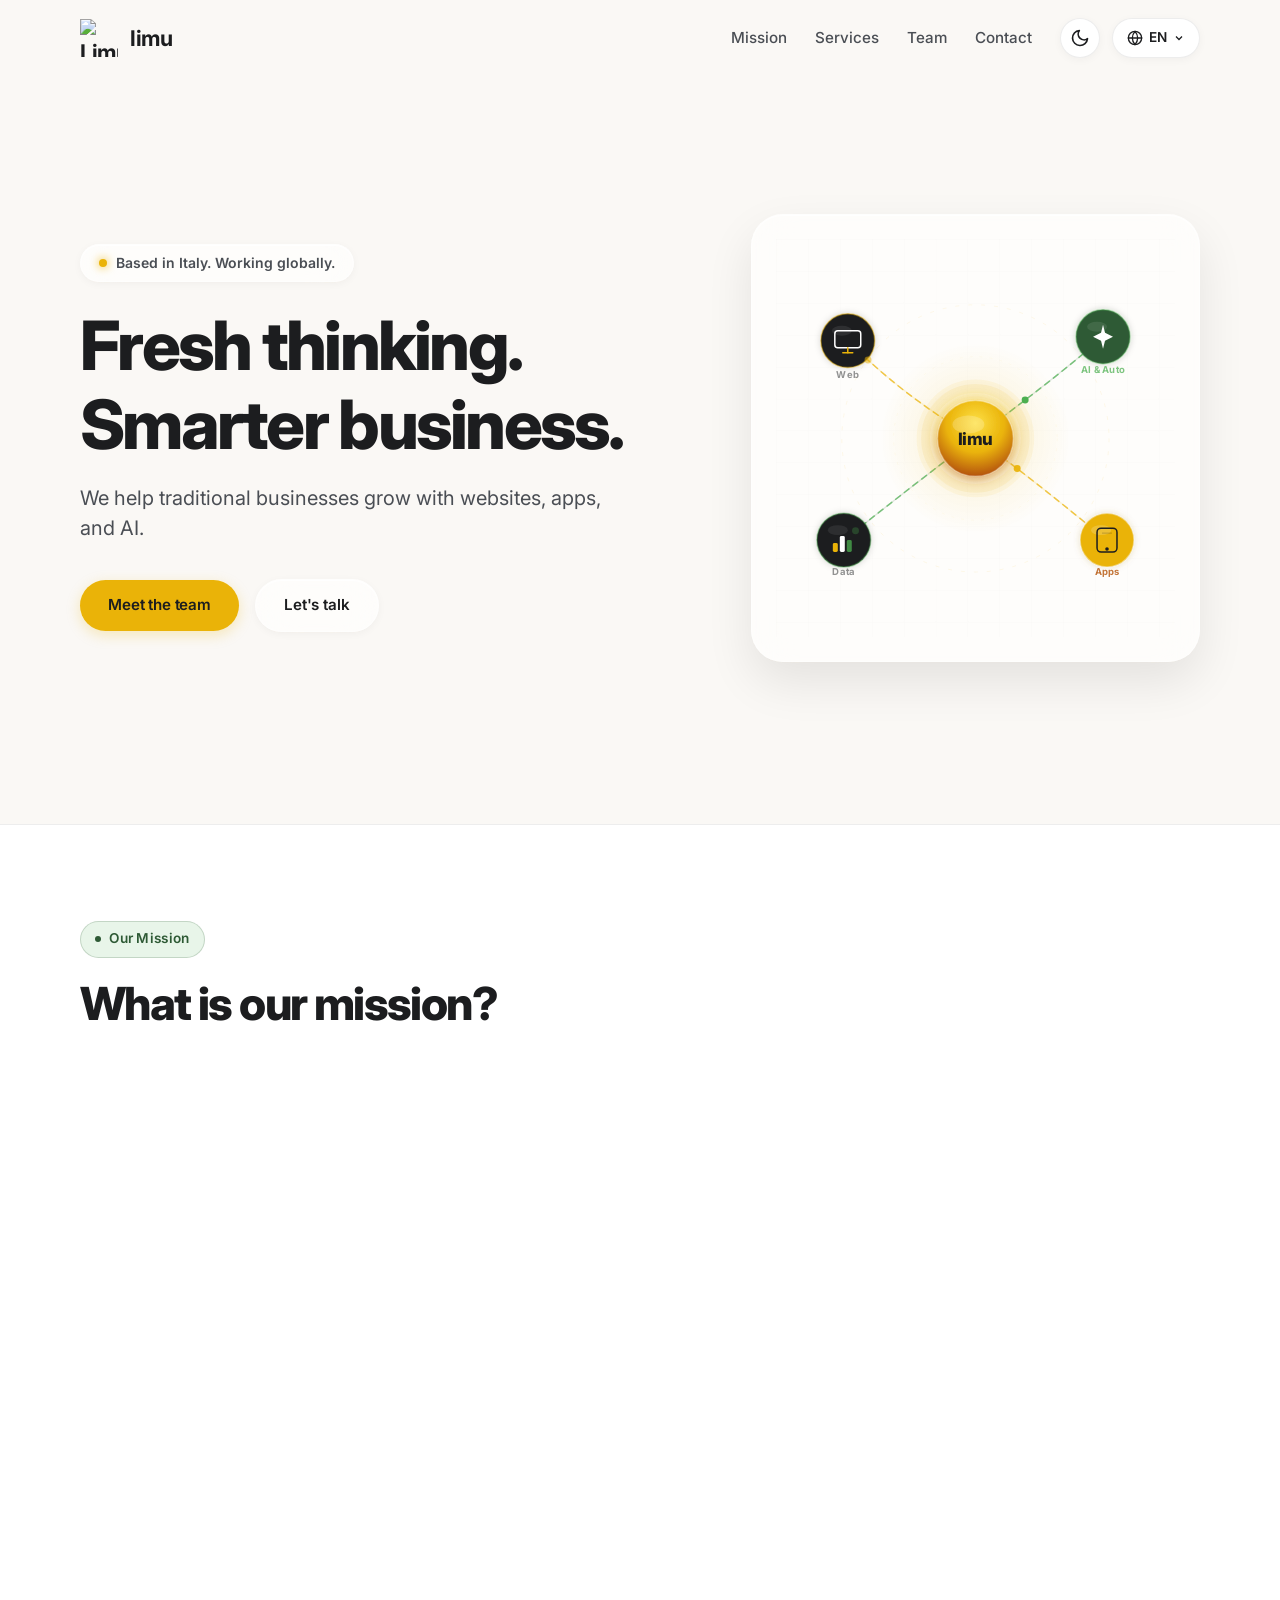
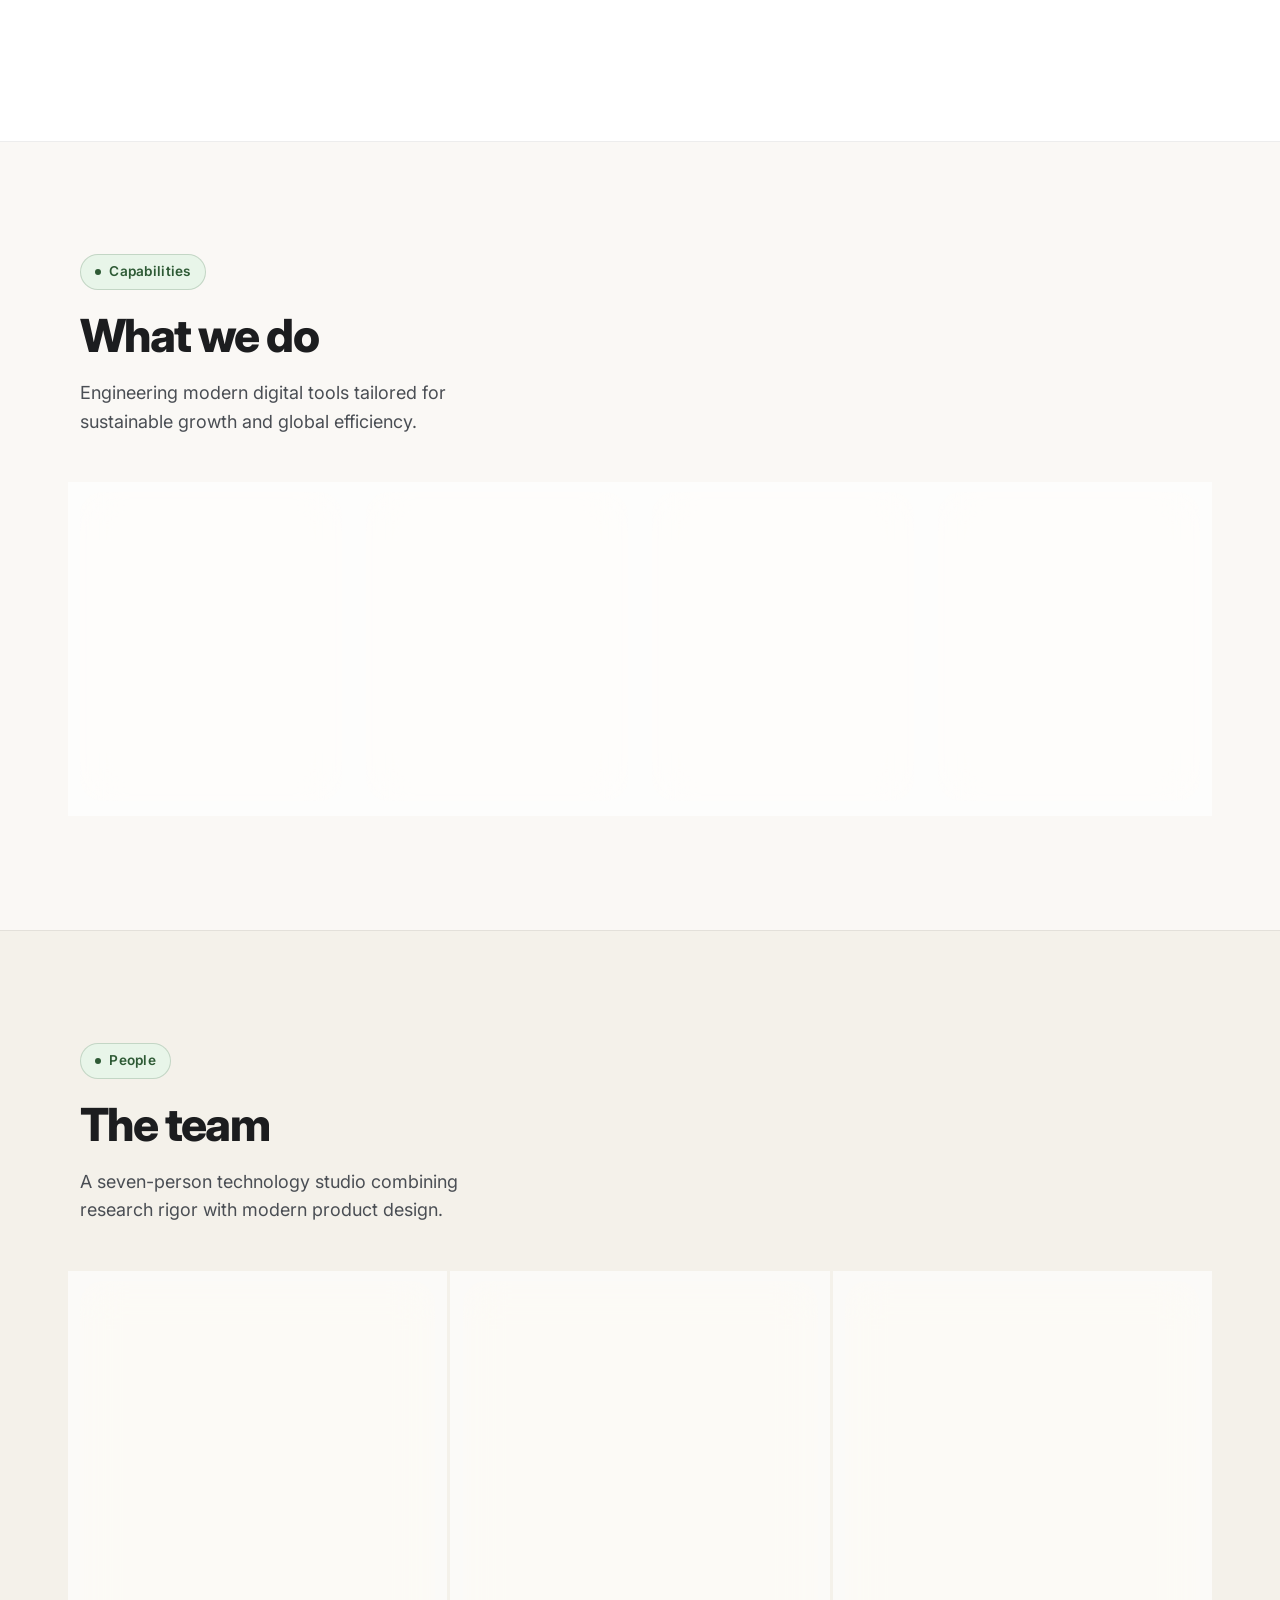
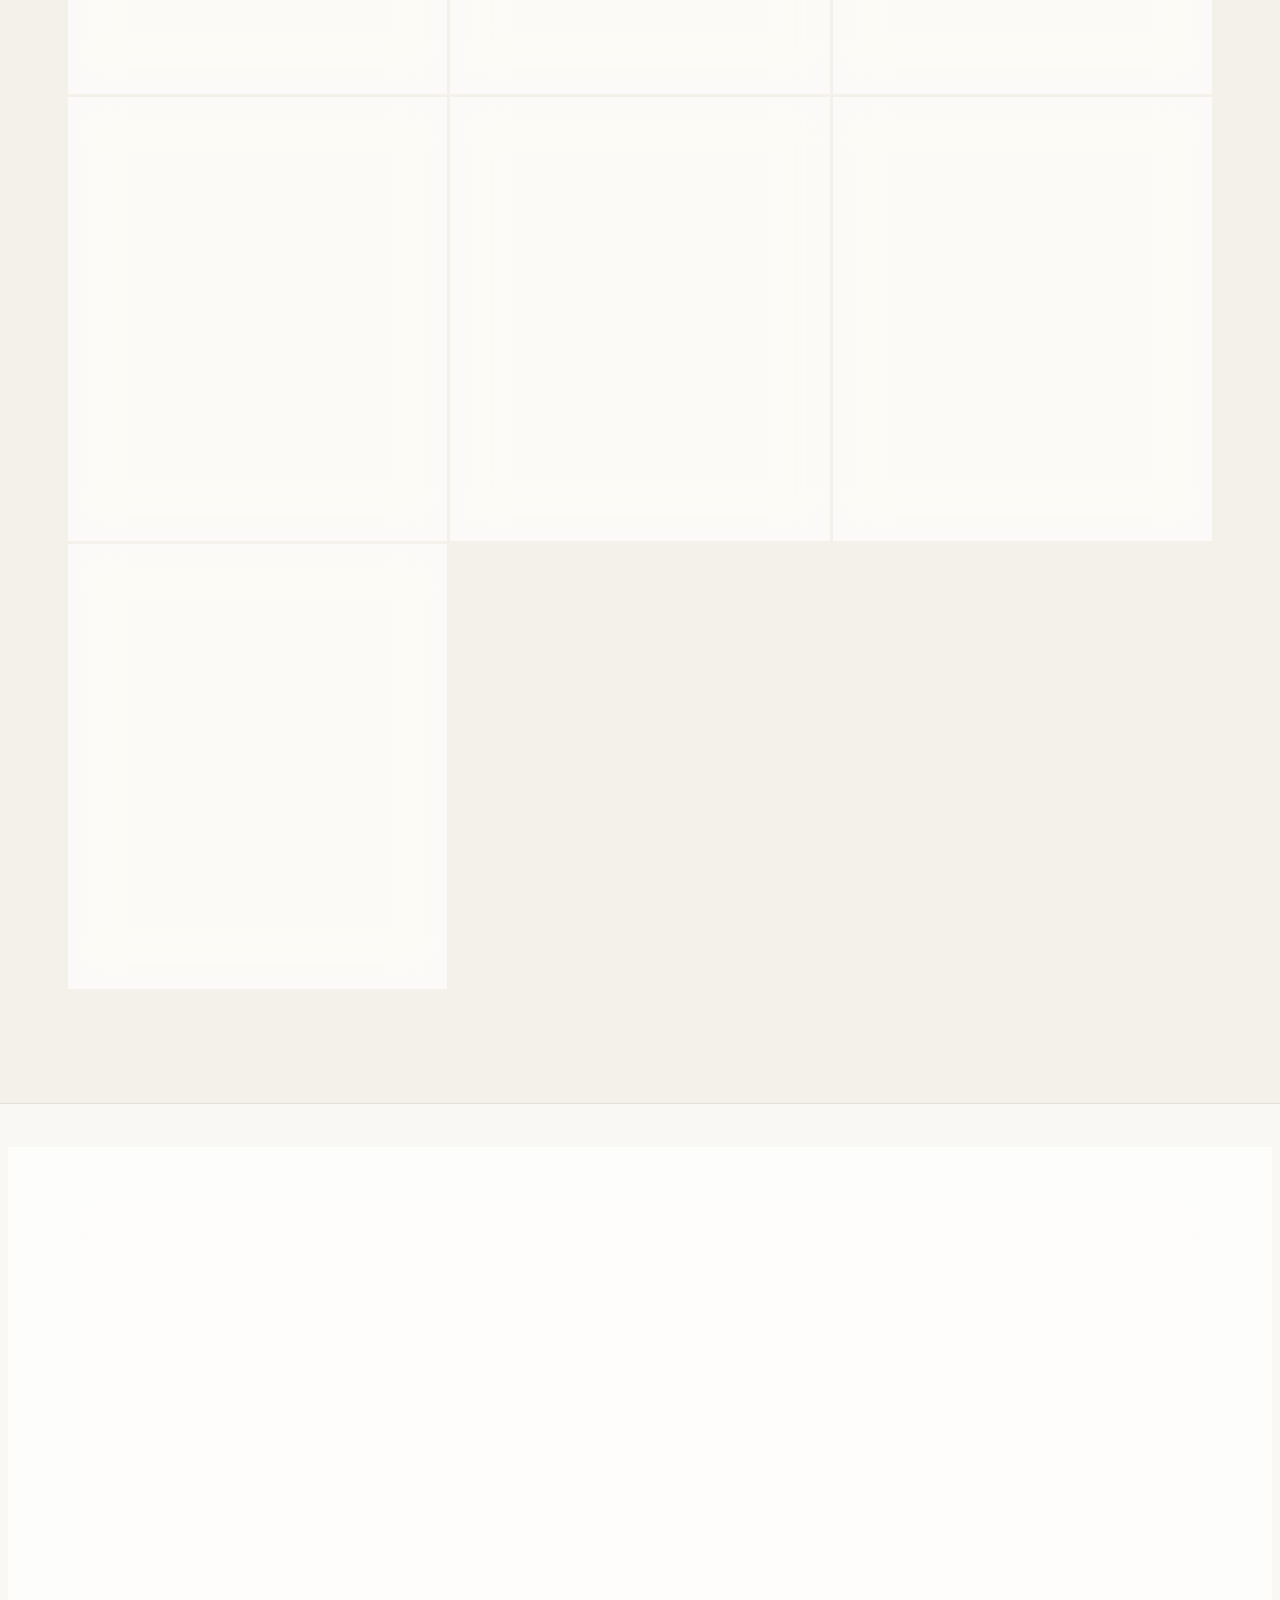
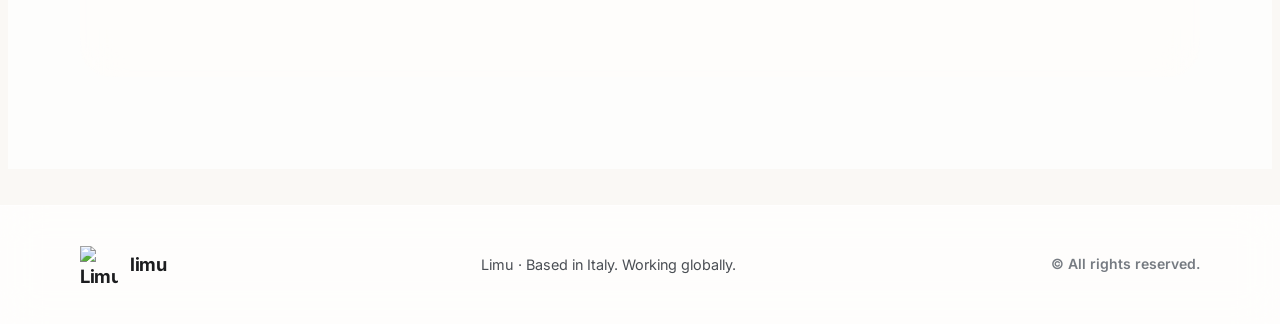
==== commit 22eab486: "Update brand to Limu, add Mission section, update team roles and photos, and fix mobile Day/Night mo" ====
--- a/index.html
+++ b/index.html
@@ -3,11 +3,11 @@
 <head>
   <meta charset="UTF-8">
   <meta name="viewport" content="width=device-width, initial-scale=1.0">
-  <title>Limo — Technology Studio | Italy & Global</title>
-  <meta name="description" content="Limo is a seven-person technology team based in Italy and working globally. We help traditional businesses grow with websites, apps, and AI.">
+  <title>Limu — Technology Studio | Italy & Global</title>
+  <meta name="description" content="Limu is a seven-person technology team based in Italy and working globally. We help traditional businesses grow with websites, apps, and AI.">
   
   <!-- OpenGraph & Social Metadata -->
-  <meta property="og:title" content="Limo — Technology Studio">
+  <meta property="og:title" content="Limu — Technology Studio">
   <meta property="og:description" content="We help traditional businesses grow with websites, apps, and AI. Based in Italy. Working globally.">
   <meta property="og:type" content="website">
   <meta property="og:image" content="./assets/images/logo.svg">
@@ -16,6 +16,7 @@
   <!-- Favicons -->
   <link rel="icon" type="image/svg+xml" href="./favicon.svg">
   <link rel="alternate icon" href="./favicon.ico">
+  <meta name="theme-color" content="#FAF8F5" id="meta-theme-color">
 
   <!-- Fonts & Stylesheet -->
   <link rel="preconnect" href="https://fonts.googleapis.com">
@@ -31,13 +32,14 @@
     <div class="container nav-container">
       
       <!-- Brand Logo -->
-      <a href="#" class="brand-logo" aria-label="Limo Studio Home">
-        <img src="./assets/images/logo-icon.svg" alt="Limo logo" width="38" height="38">
-        <span data-i18n="brandName">limo</span>
+      <a href="#" class="brand-logo" aria-label="Limu Studio Home">
+        <img src="./assets/images/logo-icon.svg" alt="Limu logo" width="38" height="38">
+        <span data-i18n="brandName">limu</span>
       </a>
 
       <!-- Desktop Navigation Menu -->
       <nav class="nav-menu" aria-label="Main Navigation">
+        <a href="#mission" class="nav-link" data-i18n="navMission">Mission</a>
         <a href="#services" class="nav-link" data-i18n="navServices">Services</a>
         <a href="#team" class="nav-link" data-i18n="navTeam">Team</a>
         <a href="#contact" class="nav-link" data-i18n="navContact">Contact</a>
@@ -87,12 +89,33 @@
         </div>
       </nav>
 
-      <!-- Mobile Hamburger Button -->
-      <button class="mobile-toggle" id="mobile-toggle" aria-expanded="false" aria-label="Toggle navigation menu">
-        <span></span>
-        <span></span>
-        <span></span>
-      </button>
+      <!-- Mobile Actions (Theme Toggle & Hamburger Button) -->
+      <div class="mobile-actions">
+        <button class="theme-toggle" id="mobile-nav-theme-toggle" aria-label="Toggle light/dark appearance" title="Toggle Appearance">
+          <!-- Sun Icon (shown in dark mode) -->
+          <svg class="sun-icon" width="20" height="20" viewBox="0 0 24 24" fill="none" stroke="currentColor" stroke-width="2" stroke-linecap="round" stroke-linejoin="round" style="display: none;">
+            <circle cx="12" cy="12" r="5"></circle>
+            <line x1="12" y1="1" x2="12" y2="3"></line>
+            <line x1="12" y1="21" x2="12" y2="23"></line>
+            <line x1="4.22" y1="4.22" x2="5.64" y2="5.64"></line>
+            <line x1="18.36" y1="18.36" x2="19.78" y2="19.78"></line>
+            <line x1="1" y1="12" x2="3" y2="12"></line>
+            <line x1="21" y1="12" x2="23" y2="12"></line>
+            <line x1="4.22" y1="19.78" x2="5.64" y2="18.36"></line>
+            <line x1="18.36" y1="5.64" x2="19.78" y2="4.22"></line>
+          </svg>
+          <!-- Moon Icon (shown in light mode) -->
+          <svg class="moon-icon" width="20" height="20" viewBox="0 0 24 24" fill="none" stroke="currentColor" stroke-width="2" stroke-linecap="round" stroke-linejoin="round">
+            <path d="M21 12.79A9 9 0 1 1 11.21 3 7 7 0 0 0 21 12.79z"></path>
+          </svg>
+        </button>
+
+        <button class="mobile-toggle" id="mobile-toggle" aria-expanded="false" aria-label="Toggle navigation menu">
+          <span></span>
+          <span></span>
+          <span></span>
+        </button>
+      </div>
 
     </div>
   </header>
@@ -100,38 +123,49 @@
   <!-- Mobile Drawer Menu -->
   <div class="mobile-drawer" id="mobile-drawer" aria-label="Mobile Navigation">
     <div class="mobile-nav-links">
+      <a href="#mission" class="mobile-nav-link" data-i18n="navMission">Mission</a>
       <a href="#services" class="mobile-nav-link" data-i18n="navServices">Services</a>
       <a href="#team" class="mobile-nav-link" data-i18n="navTeam">Team</a>
       <a href="#contact" class="mobile-nav-link" data-i18n="navContact">Contact</a>
     </div>
 
-    <div style="display: flex; align-items: center; justify-content: space-between; border-top: 1px solid var(--border-color); padding-top: 1.25rem;">
-      <span style="font-size: 0.9rem; font-weight: 600; color: var(--text-secondary);">Appearance</span>
-      <button class="theme-toggle" id="mobile-theme-toggle" aria-label="Toggle appearance">
-        <svg class="sun-icon" width="20" height="20" viewBox="0 0 24 24" fill="none" stroke="currentColor" stroke-width="2" stroke-linecap="round" stroke-linejoin="round" style="display: none;">
-          <circle cx="12" cy="12" r="5"></circle>
-          <line x1="12" y1="1" x2="12" y2="3"></line>
-          <line x1="12" y1="21" x2="12" y2="23"></line>
-          <line x1="4.22" y1="4.22" x2="5.64" y2="5.64"></line>
-          <line x1="18.36" y1="18.36" x2="19.78" y2="19.78"></line>
-          <line x1="1" y1="12" x2="3" y2="12"></line>
-          <line x1="21" y1="12" x2="23" y2="12"></line>
-          <line x1="4.22" y1="19.78" x2="5.64" y2="18.36"></line>
-          <line x1="18.36" y1="5.64" x2="19.78" y2="4.22"></line>
-        </svg>
-        <svg class="moon-icon" width="20" height="20" viewBox="0 0 24 24" fill="none" stroke="currentColor" stroke-width="2" stroke-linecap="round" stroke-linejoin="round">
-          <path d="M21 12.79A9 9 0 1 1 11.21 3 7 7 0 0 0 21 12.79z"></path>
-        </svg>
-      </button>
-    </div>
-
-    <div>
-      <p style="font-size: 0.85rem; font-weight: 600; color: var(--text-muted); margin-bottom: 0.75rem;">Language</p>
-      <div class="mobile-lang-grid">
-        <button class="btn btn-secondary lang-option" data-lang="en">English</button>
-        <button class="btn btn-secondary lang-option" data-lang="fa">فارسی</button>
-        <button class="btn btn-secondary lang-option" data-lang="it">Italiano</button>
-        <button class="btn btn-secondary lang-option" data-lang="tr">Türkçe</button>
+    <div class="mobile-drawer-controls">
+      <!-- Appearance Mode Grid (Light / Dark Segmented Control) -->
+      <div class="mobile-theme-section">
+        <p class="mobile-control-label" data-i18n="appearanceLabel">Appearance</p>
+        <div class="mobile-theme-grid">
+          <button type="button" class="theme-option" data-theme-val="light" aria-label="Light Mode">
+            <svg class="theme-option-icon" width="18" height="18" viewBox="0 0 24 24" fill="none" stroke="currentColor" stroke-width="2" stroke-linecap="round" stroke-linejoin="round">
+              <circle cx="12" cy="12" r="5"></circle>
+              <line x1="12" y1="1" x2="12" y2="3"></line>
+              <line x1="12" y1="21" x2="12" y2="23"></line>
+              <line x1="4.22" y1="4.22" x2="5.64" y2="5.64"></line>
+              <line x1="18.36" y1="18.36" x2="19.78" y2="19.78"></line>
+              <line x1="1" y1="12" x2="3" y2="12"></line>
+              <line x1="21" y1="12" x2="23" y2="12"></line>
+              <line x1="4.22" y1="19.78" x2="5.64" y2="18.36"></line>
+              <line x1="18.36" y1="5.64" x2="19.78" y2="4.22"></line>
+            </svg>
+            <span data-i18n="themeLight">Light</span>
+          </button>
+          <button type="button" class="theme-option" data-theme-val="dark" aria-label="Dark Mode">
+            <svg class="theme-option-icon" width="18" height="18" viewBox="0 0 24 24" fill="none" stroke="currentColor" stroke-width="2" stroke-linecap="round" stroke-linejoin="round">
+              <path d="M21 12.79A9 9 0 1 1 11.21 3 7 7 0 0 0 21 12.79z"></path>
+            </svg>
+            <span data-i18n="themeDark">Dark</span>
+          </button>
+        </div>
+      </div>
+
+      <!-- Language Switcher Grid -->
+      <div class="mobile-lang-section">
+        <p class="mobile-control-label" data-i18n="languageLabel">Language</p>
+        <div class="mobile-lang-grid">
+          <button class="btn btn-secondary lang-option" data-lang="en">English</button>
+          <button class="btn btn-secondary lang-option" data-lang="fa">فارسی</button>
+          <button class="btn btn-secondary lang-option" data-lang="it">Italiano</button>
+          <button class="btn btn-secondary lang-option" data-lang="tr">Türkçe</button>
+        </div>
       </div>
     </div>
   </div>
@@ -248,7 +282,7 @@
                   <circle cx="200" cy="200" r="38" fill="none" stroke="rgba(255,255,255,0.32)" stroke-width="1.5"/>
                   <text x="200" y="207" text-anchor="middle"
                     font-family="-apple-system,BlinkMacSystemFont,'SF Pro Display','Inter',sans-serif"
-                    font-size="17" font-weight="800" fill="#1C1D1F" letter-spacing="-0.5">limo</text>
+                    font-size="17" font-weight="800" fill="#1C1D1F" letter-spacing="-0.5">limu</text>
 
                   <!-- Node 1 – Web (top-left 72,102) -->
                   <g class="nf1">
@@ -343,7 +377,74 @@
     </section>
 
 
-    <!-- 2. SERVICES SECTION -->
+    <!-- 2. MISSION SECTION -->
+    <section class="section mission-section" id="mission">
+      <div class="container">
+        
+        <div class="section-header reveal">
+          <span class="section-tag" data-i18n="missionTag">Our Mission</span>
+          <h2 class="section-title" data-i18n="missionTitle">What is our mission?</h2>
+        </div>
+
+        <div class="mission-highlight-card reveal">
+          <div class="mission-quote-icon">
+            <svg width="28" height="28" viewBox="0 0 24 24" fill="none" stroke="currentColor" stroke-width="2" stroke-linecap="round" stroke-linejoin="round">
+              <path d="M12 2v4M12 18v4M4.93 4.93l2.83 2.83M16.24 16.24l2.83 2.83M2 12h4M18 12h4M4.93 19.07l2.83-2.83M16.24 7.76l2.83-2.83"></path>
+            </svg>
+          </div>
+          <p class="mission-statement" data-i18n="missionStatement">
+            We want to help your business grow, digitalize, and integrate useful AI into your stack.
+          </p>
+        </div>
+
+        <div class="mission-grid">
+          
+          <!-- Mission Pillar 1: Grow -->
+          <div class="mission-card reveal">
+            <div class="mission-icon-wrapper">
+              <svg viewBox="0 0 24 24" fill="none" stroke="currentColor" stroke-width="2" stroke-linecap="round" stroke-linejoin="round">
+                <polyline points="23 6 13.5 15.5 8.5 10.5 1 18"></polyline>
+                <polyline points="17 6 23 6 23 12"></polyline>
+              </svg>
+            </div>
+            <h3 class="mission-card-title" data-i18n="missionPoint1Title">Grow Your Business</h3>
+            <p class="mission-card-desc" data-i18n="missionPoint1Desc">Unlocking new market opportunities and sustainable revenue growth with modern digital tools.</p>
+          </div>
+
+          <!-- Mission Pillar 2: Digitalize -->
+          <div class="mission-card reveal">
+            <div class="mission-icon-wrapper">
+              <svg viewBox="0 0 24 24" fill="none" stroke="currentColor" stroke-width="2" stroke-linecap="round" stroke-linejoin="round">
+                <rect x="2" y="3" width="20" height="14" rx="2" ry="2"></rect>
+                <line x1="8" y1="21" x2="16" y2="21"></line>
+                <line x1="12" y1="17" x2="12" y2="21"></line>
+              </svg>
+            </div>
+            <h3 class="mission-card-title" data-i18n="missionPoint2Title">Digitalize Operations</h3>
+            <p class="mission-card-desc" data-i18n="missionPoint2Desc">Transforming traditional workflows into agile, cloud-ready, and high-performance digital platforms.</p>
+          </div>
+
+          <!-- Mission Pillar 3: Integrate AI -->
+          <div class="mission-card reveal">
+            <div class="mission-icon-wrapper">
+              <svg viewBox="0 0 24 24" fill="none" stroke="currentColor" stroke-width="2" stroke-linecap="round" stroke-linejoin="round">
+                <path d="M12 2a10 10 0 1 0 10 10H12V2z"></path>
+                <path d="M12 12L2.5 7.5"></path>
+                <path d="M12 12v10"></path>
+                <circle cx="12" cy="12" r="3" fill="var(--lemon-accent)"></circle>
+              </svg>
+            </div>
+            <h3 class="mission-card-title" data-i18n="missionPoint3Title">Integrate Useful AI</h3>
+            <p class="mission-card-desc" data-i18n="missionPoint3Desc">Embedding practical, high-value machine learning and automation directly into your everyday stack.</p>
+          </div>
+
+        </div>
+
+      </div>
+    </section>
+
+
+    <!-- 3. SERVICES SECTION -->
     <section class="section" id="services">
       <div class="container">
         
@@ -387,28 +488,28 @@
           <!-- Service Card 3 -->
           <div class="service-card reveal">
             <div class="service-icon-wrapper">
-              <!-- Apps & Games SVG Icon -->
+              <!-- Apps SVG Icon -->
               <svg viewBox="0 0 24 24" fill="none" stroke="currentColor" stroke-width="2" stroke-linecap="round" stroke-linejoin="round">
                 <rect x="5" y="2" width="14" height="20" rx="3" ry="3"></rect>
                 <line x1="12" y1="18" x2="12.01" y2="18" stroke-width="3"></line>
               </svg>
             </div>
-            <h3 class="service-title" data-i18n="service3Title">Apps & Games</h3>
-            <p class="service-desc" data-i18n="service3Desc">Mobile apps, software applications, and interactive games.</p>
+            <h3 class="service-title" data-i18n="service3Title">Apps</h3>
+            <p class="service-desc" data-i18n="service3Desc">Mobile apps and software applications.</p>
           </div>
 
           <!-- Service Card 4 -->
           <div class="service-card reveal">
             <div class="service-icon-wrapper">
-              <!-- Data & Intelligence SVG Icon -->
+              <!-- Data-Driven Consultation SVG Icon -->
               <svg viewBox="0 0 24 24" fill="none" stroke="currentColor" stroke-width="2" stroke-linecap="round" stroke-linejoin="round">
                 <line x1="18" y1="20" x2="18" y2="10"></line>
                 <line x1="12" y1="20" x2="12" y2="4"></line>
                 <line x1="6" y1="20" x2="6" y2="14"></line>
               </svg>
             </div>
-            <h3 class="service-title" data-i18n="service4Title">Data & Intelligence</h3>
-            <p class="service-desc" data-i18n="service4Desc">Data analysis, machine learning, and deep learning.</p>
+            <h3 class="service-title" data-i18n="service4Title">Data-Driven Consultation</h3>
+            <p class="service-desc" data-i18n="service4Desc">Data analysis, strategic insights, and machine learning models.</p>
           </div>
 
         </div>
@@ -416,8 +517,8 @@
     </section>
 
 
-    <!-- 3. TEAM SECTION -->
-    <section class="section" id="team" style="background-color: rgba(244, 241, 234, 0.4);">
+    <!-- 4. TEAM SECTION -->
+    <section class="section section-alt" id="team">
       <div class="container">
         
         <div class="section-header reveal">
@@ -434,7 +535,7 @@
               <img src="./assets/images/team/mojtaba.svg" alt="Mojtaba Roshana" class="team-avatar-img" width="120" height="120" loading="eager">
             </div>
             <h3 class="team-name" data-i18n="team1Name">Mojtaba Roshana</h3>
-            <span class="team-role" data-i18n="team1Role">Founder & AI/Data Science Lead</span>
+            <span class="team-role" data-i18n="team1Role">Founder</span>
             <p class="team-bio" data-i18n="team1Bio">Specialized in complex systems, data science, and machine learning architectures.</p>
             <a href="https://www.linkedin.com/in/mojtabaroshana/" target="_blank" rel="noopener noreferrer" class="team-linkedin">
               <svg viewBox="0 0 24 24"><path d="M19 3a2 2 0 0 1 2 2v14a2 2 0 0 1-2 2H5a2 2 0 0 1-2-2V5a2 2 0 0 1 2-2h14m-.5 15.5v-5.3a3.26 3.26 0 0 0-3.26-3.26c-.85 0-1.84.52-2.28 1.3v-1.11h-2.79v8.37h2.79v-4.93c0-.77.62-1.4 1.39-1.4a1.4 1.4 0 0 1 1.4 1.4v4.93h2.75M6.88 8.56a1.68 1.68 0 0 0 1.68-1.68c0-.93-.75-1.69-1.68-1.69a1.69 1.69 0 0 0-1.69 1.69c0 .93.76 1.68 1.69 1.68m1.39 9.94v-8.37H5.5v8.37h2.77z"/></svg>
@@ -448,7 +549,7 @@
               <img src="./assets/images/team/amin.svg" alt="Amin Almasi" class="team-avatar-img" width="120" height="120" loading="eager">
             </div>
             <h3 class="team-name" data-i18n="team2Name">Amin Almasi</h3>
-            <span class="team-role" data-i18n="team2Role">Full-Stack & Engineering Lead</span>
+            <span class="team-role" data-i18n="team2Role">Full-Stack Engineer</span>
             <p class="team-bio" data-i18n="team2Bio">Architecting robust web platforms and scalable software infrastructure.</p>
             <a href="https://www.linkedin.com/in/amin-a-7578631b7/" target="_blank" rel="noopener noreferrer" class="team-linkedin">
               <svg viewBox="0 0 24 24"><path d="M19 3a2 2 0 0 1 2 2v14a2 2 0 0 1-2 2H5a2 2 0 0 1-2-2V5a2 2 0 0 1 2-2h14m-.5 15.5v-5.3a3.26 3.26 0 0 0-3.26-3.26c-.85 0-1.84.52-2.28 1.3v-1.11h-2.79v8.37h2.79v-4.93c0-.77.62-1.4 1.39-1.4a1.4 1.4 0 0 1 1.4 1.4v4.93h2.75M6.88 8.56a1.68 1.68 0 0 0 1.68-1.68c0-.93-.75-1.69-1.68-1.69a1.69 1.69 0 0 0-1.69 1.69c0 .93.76 1.68 1.69 1.68m1.39 9.94v-8.37H5.5v8.37h2.77z"/></svg>
@@ -531,7 +632,7 @@
     </section>
 
 
-    <!-- 4. CONTACT & CALLOUT SECTION -->
+    <!-- 5. CONTACT & CALLOUT SECTION -->
     <section class="contact-section" id="contact">
       <div class="container">
         <div class="contact-card reveal">
@@ -565,12 +666,12 @@
   <footer class="footer">
     <div class="container footer-container">
       <div class="brand-logo" style="font-size: 1.15rem;">
-        <img src="./assets/images/logo-icon.svg" alt="Limo logo" width="30" height="30">
-        <span data-i18n="brandName">limo</span>
+        <img src="./assets/images/logo-icon.svg" alt="Limu logo" width="30" height="30">
+        <span data-i18n="brandName">limu</span>
       </div>
 
       <div class="footer-copy">
-        <span data-i18n="footerText">Limo · Based in Italy. Working globally.</span>
+        <span data-i18n="footerText">Limu · Based in Italy. Working globally.</span>
       </div>
 
       <div class="footer-tagline" data-i18n="footerRights">
--- a/assets/css/style.css
+++ b/assets/css/style.css
@@ -233,6 +233,13 @@
   .section {
     padding-block: 7rem 8rem;
   }
+}
+
+.section-alt {
+  background-color: var(--bg-card);
+  border-top: 1px solid var(--border-color);
+  border-bottom: 1px solid var(--border-color);
+  transition: background-color var(--transition-smooth), border-color var(--transition-smooth);
 }
 
 /* Section Header styling */
@@ -497,6 +504,19 @@
   color: var(--lemon-accent);
 }
 
+/* Mobile Actions (Theme Toggle & Hamburger Button) */
+.mobile-actions {
+  display: flex;
+  align-items: center;
+  gap: 0.65rem;
+}
+
+@media (min-width: 860px) {
+  .mobile-actions {
+    display: none;
+  }
+}
+
 /* Mobile Nav Toggle Button */
 .mobile-toggle {
   display: flex;
@@ -510,12 +530,12 @@
   border: 1px solid var(--border-color);
   background: var(--bg-surface);
   box-shadow: var(--shadow-sm);
-}
-
-@media (min-width: 860px) {
-  .mobile-toggle {
-    display: none;
-  }
+  cursor: pointer;
+  transition: background-color var(--transition-fast), border-color var(--transition-fast);
+}
+
+.mobile-toggle:hover {
+  border-color: var(--lemon-accent);
 }
 
 .mobile-toggle span {
@@ -546,19 +566,25 @@
   left: 0;
   right: 0;
   bottom: 0;
-  background-color: var(--bg-glass);
-  backdrop-filter: var(--glass-blur);
-  -webkit-backdrop-filter: var(--glass-blur);
-  border-bottom: 1px solid var(--border-glass);
-  padding: 2rem 1.5rem;
+  background-color: var(--bg-main);
+  border-bottom: 1px solid var(--border-color);
+  padding: 1.75rem 1.5rem 3rem;
   display: flex;
   flex-direction: column;
-  gap: 2rem;
+  gap: 1.75rem;
   transform: translateY(-100%);
   opacity: 0;
   visibility: hidden;
   transition: transform var(--transition-smooth), opacity var(--transition-smooth), visibility var(--transition-smooth);
   z-index: 999;
+  overflow-y: auto;
+  -webkit-overflow-scrolling: touch;
+}
+
+@media (min-width: 860px) {
+  .mobile-drawer {
+    display: none;
+  }
 }
 
 .mobile-drawer.open {
@@ -570,21 +596,90 @@
 .mobile-nav-links {
   display: flex;
   flex-direction: column;
-  gap: 1.25rem;
+  gap: 1.15rem;
 }
 
 .mobile-nav-link {
-  font-size: 1.35rem;
+  font-size: 1.25rem;
   font-weight: 700;
   color: var(--text-main);
   border-bottom: 1px solid var(--border-color);
-  padding-bottom: 0.75rem;
+  padding-bottom: 0.65rem;
+}
+
+.mobile-drawer-controls {
+  display: flex;
+  flex-direction: column;
+  gap: 1.35rem;
+  border-top: 1px solid var(--border-color);
+  padding-top: 1.35rem;
+}
+
+.mobile-control-label {
+  font-size: 0.8rem;
+  font-weight: 700;
+  letter-spacing: 0.05em;
+  text-transform: uppercase;
+  color: var(--text-muted);
+  margin-bottom: 0.65rem;
+}
+
+/* Mobile Segmented Theme Toggle Grid */
+.mobile-theme-grid {
+  display: grid;
+  grid-template-columns: repeat(2, 1fr);
+  gap: 0.75rem;
+}
+
+.theme-option {
+  display: inline-flex;
+  align-items: center;
+  justify-content: center;
+  gap: 0.5rem;
+  padding: 0.7rem 1rem;
+  min-height: 44px;
+  background-color: var(--bg-surface);
+  border: 1px solid var(--border-color);
+  border-radius: var(--radius-sm);
+  font-size: 0.9rem;
+  font-weight: 600;
+  color: var(--text-secondary);
+  box-shadow: var(--shadow-sm);
+  cursor: pointer;
+  transition: background-color var(--transition-fast), border-color var(--transition-fast), color var(--transition-fast);
+}
+
+.theme-option:hover {
+  background-color: var(--bg-card);
+  color: var(--text-main);
+  border-color: var(--border-hover);
+}
+
+.theme-option.active {
+  background-color: var(--text-main);
+  color: var(--text-inverse);
+  border-color: var(--text-main);
+  font-weight: 700;
+}
+
+.theme-option svg {
+  width: 18px;
+  height: 18px;
+  flex-shrink: 0;
 }
 
 .mobile-lang-grid {
   display: grid;
   grid-template-columns: repeat(2, 1fr);
   gap: 0.75rem;
+}
+
+.mobile-lang-grid .lang-option {
+  display: flex;
+  align-items: center;
+  justify-content: center;
+  min-height: 44px;
+  text-align: center;
 }
 
 /* --- Hero Section --- */
@@ -794,6 +889,151 @@
   }
 }
 
+/* --- Mission Section (Apple HIG Focal Card & Pillars) --- */
+.mission-section {
+  padding-block: 5rem 6rem;
+  background-color: var(--bg-surface);
+  border-top: 1px solid var(--border-color);
+  border-bottom: 1px solid var(--border-color);
+}
+
+@media (min-width: 992px) {
+  .mission-section {
+    padding-block: 6rem 7rem;
+  }
+}
+
+.mission-highlight-card {
+  background-color: var(--bg-glass-card);
+  backdrop-filter: var(--glass-blur);
+  -webkit-backdrop-filter: var(--glass-blur);
+  border: 1px solid var(--border-glass);
+  border-radius: var(--radius-xl);
+  padding: 2.25rem 1.75rem;
+  margin-bottom: 2.5rem;
+  box-shadow: var(--shadow-md), inset 0 1px 0 var(--glass-highlight);
+  position: relative;
+  overflow: hidden;
+}
+
+@media (min-width: 768px) {
+  .mission-highlight-card {
+    padding: 3rem 2.5rem;
+    margin-bottom: 3rem;
+  }
+}
+
+.mission-highlight-card::before {
+  content: '';
+  position: absolute;
+  top: 0;
+  left: 0;
+  width: 4px;
+  height: 100%;
+  background: linear-gradient(180deg, var(--lemon-accent), var(--leaf-green));
+}
+
+html[dir="rtl"] .mission-highlight-card::before {
+  left: auto;
+  right: 0;
+}
+
+.mission-quote-icon {
+  width: 48px;
+  height: 48px;
+  border-radius: var(--radius-sm);
+  background-color: var(--bg-accent-subtle);
+  color: var(--lemon-hover);
+  display: flex;
+  align-items: center;
+  justify-content: center;
+  margin-bottom: 1.5rem;
+}
+
+.mission-statement {
+  font-size: 1.45rem;
+  font-weight: 700;
+  line-height: 1.4;
+  color: var(--text-main);
+  letter-spacing: -0.02em;
+  max-width: 820px;
+}
+
+@media (min-width: 768px) {
+  .mission-statement {
+    font-size: 1.85rem;
+    line-height: 1.35;
+  }
+}
+
+.mission-grid {
+  display: grid;
+  grid-template-columns: 1fr;
+  gap: 1.5rem;
+}
+
+@media (min-width: 768px) {
+  .mission-grid {
+    grid-template-columns: repeat(3, 1fr);
+  }
+}
+
+.mission-card {
+  background-color: var(--bg-glass-card);
+  backdrop-filter: var(--glass-blur);
+  -webkit-backdrop-filter: var(--glass-blur);
+  border: 1px solid var(--border-glass);
+  border-radius: var(--radius-lg);
+  padding: 2rem 1.75rem;
+  display: flex;
+  flex-direction: column;
+  transition: transform var(--transition-smooth), border-color var(--transition-smooth), box-shadow var(--transition-smooth);
+  box-shadow: var(--shadow-sm), inset 0 1px 0 var(--glass-highlight);
+}
+
+.mission-card:hover {
+  transform: translateY(-5px);
+  border-color: var(--lemon-accent);
+  box-shadow: var(--shadow-md), inset 0 1px 0 var(--glass-highlight);
+}
+
+.mission-icon-wrapper {
+  width: 48px;
+  height: 48px;
+  border-radius: var(--radius-sm);
+  background-color: var(--bg-card);
+  display: flex;
+  align-items: center;
+  justify-content: center;
+  margin-bottom: 1.25rem;
+  color: var(--text-main);
+  transition: background-color var(--transition-fast), color var(--transition-fast);
+}
+
+.mission-card:hover .mission-icon-wrapper {
+  background-color: var(--lemon-accent);
+  color: #1C1D1F;
+}
+
+.mission-icon-wrapper svg {
+  width: 24px;
+  height: 24px;
+}
+
+.mission-card-title {
+  font-size: 1.2rem;
+  font-weight: 700;
+  color: var(--text-main);
+  margin-bottom: 0.6rem;
+  letter-spacing: -0.01em;
+}
+
+.mission-card-desc {
+  font-size: 0.95rem;
+  color: var(--text-secondary);
+  line-height: 1.55;
+}
+
 /* --- Services Section (Liquid Glass Cards) --- */
 .services-grid {
   display: grid;
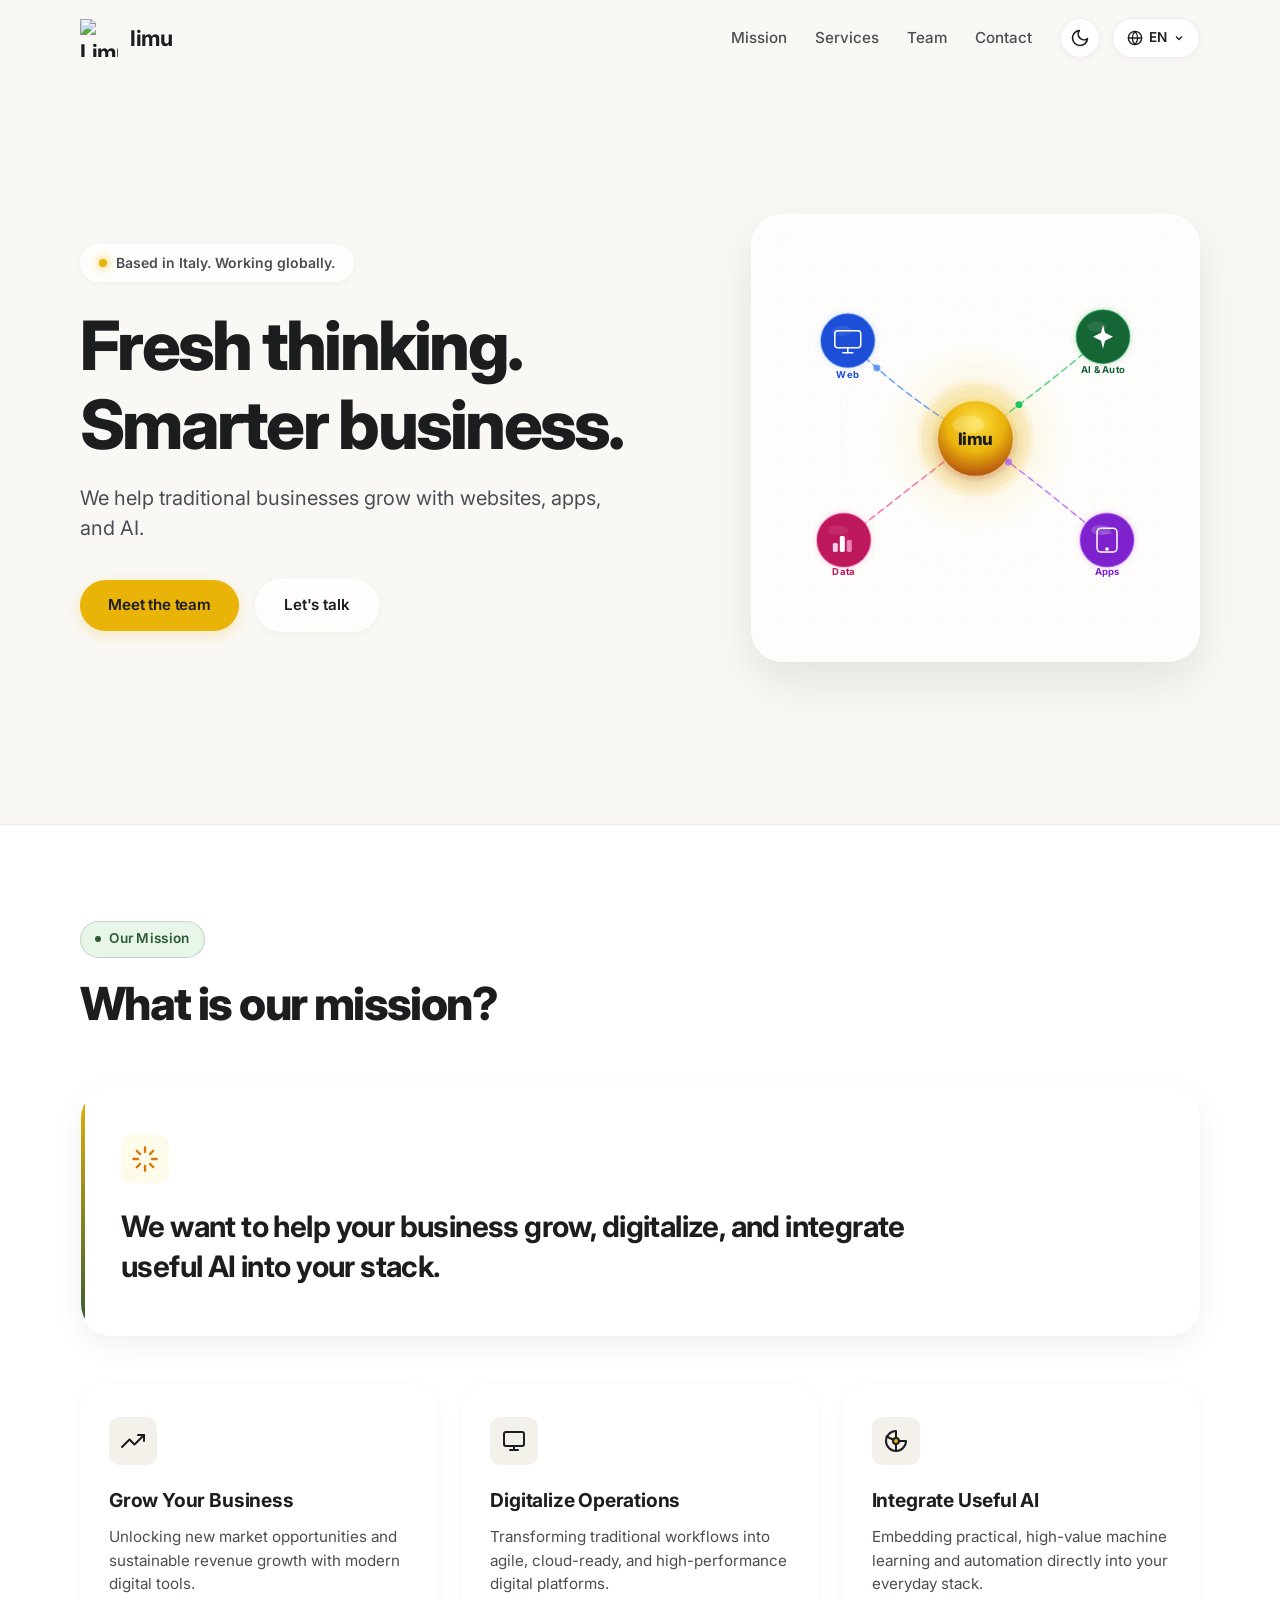
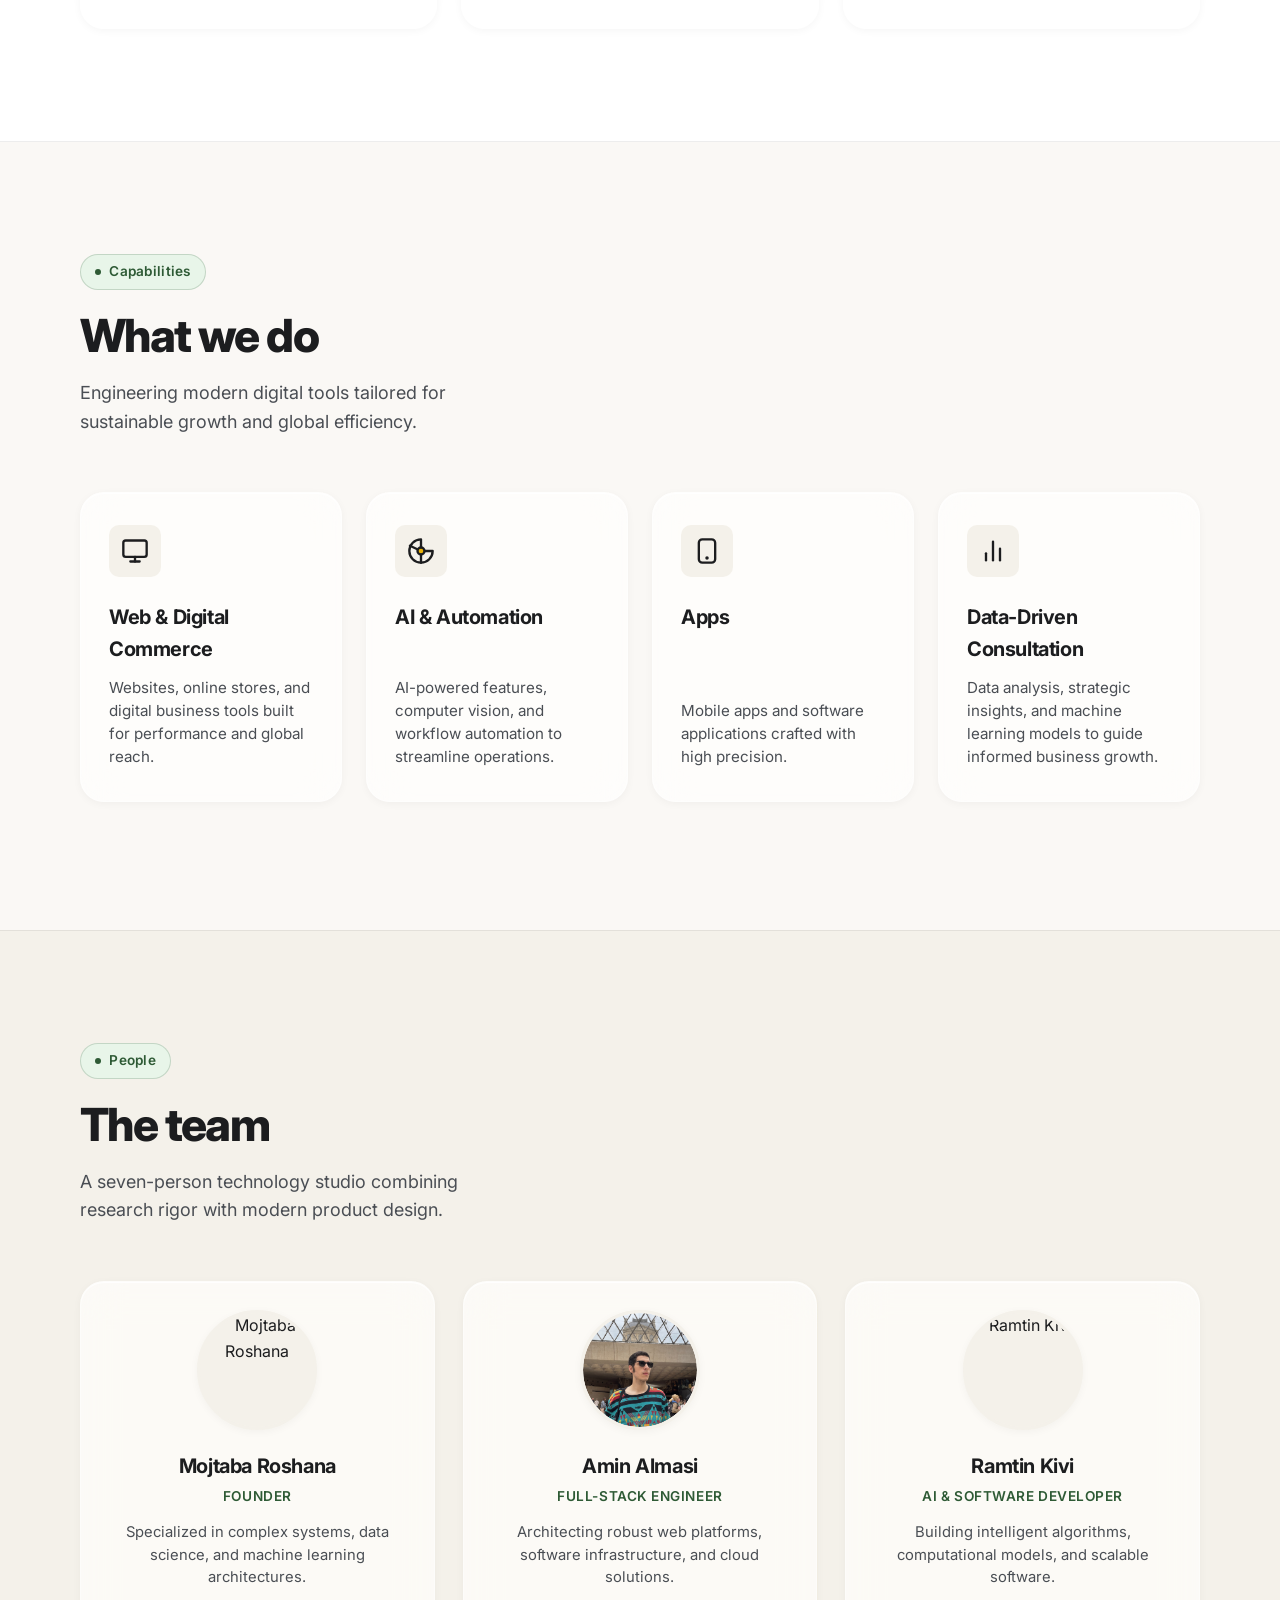
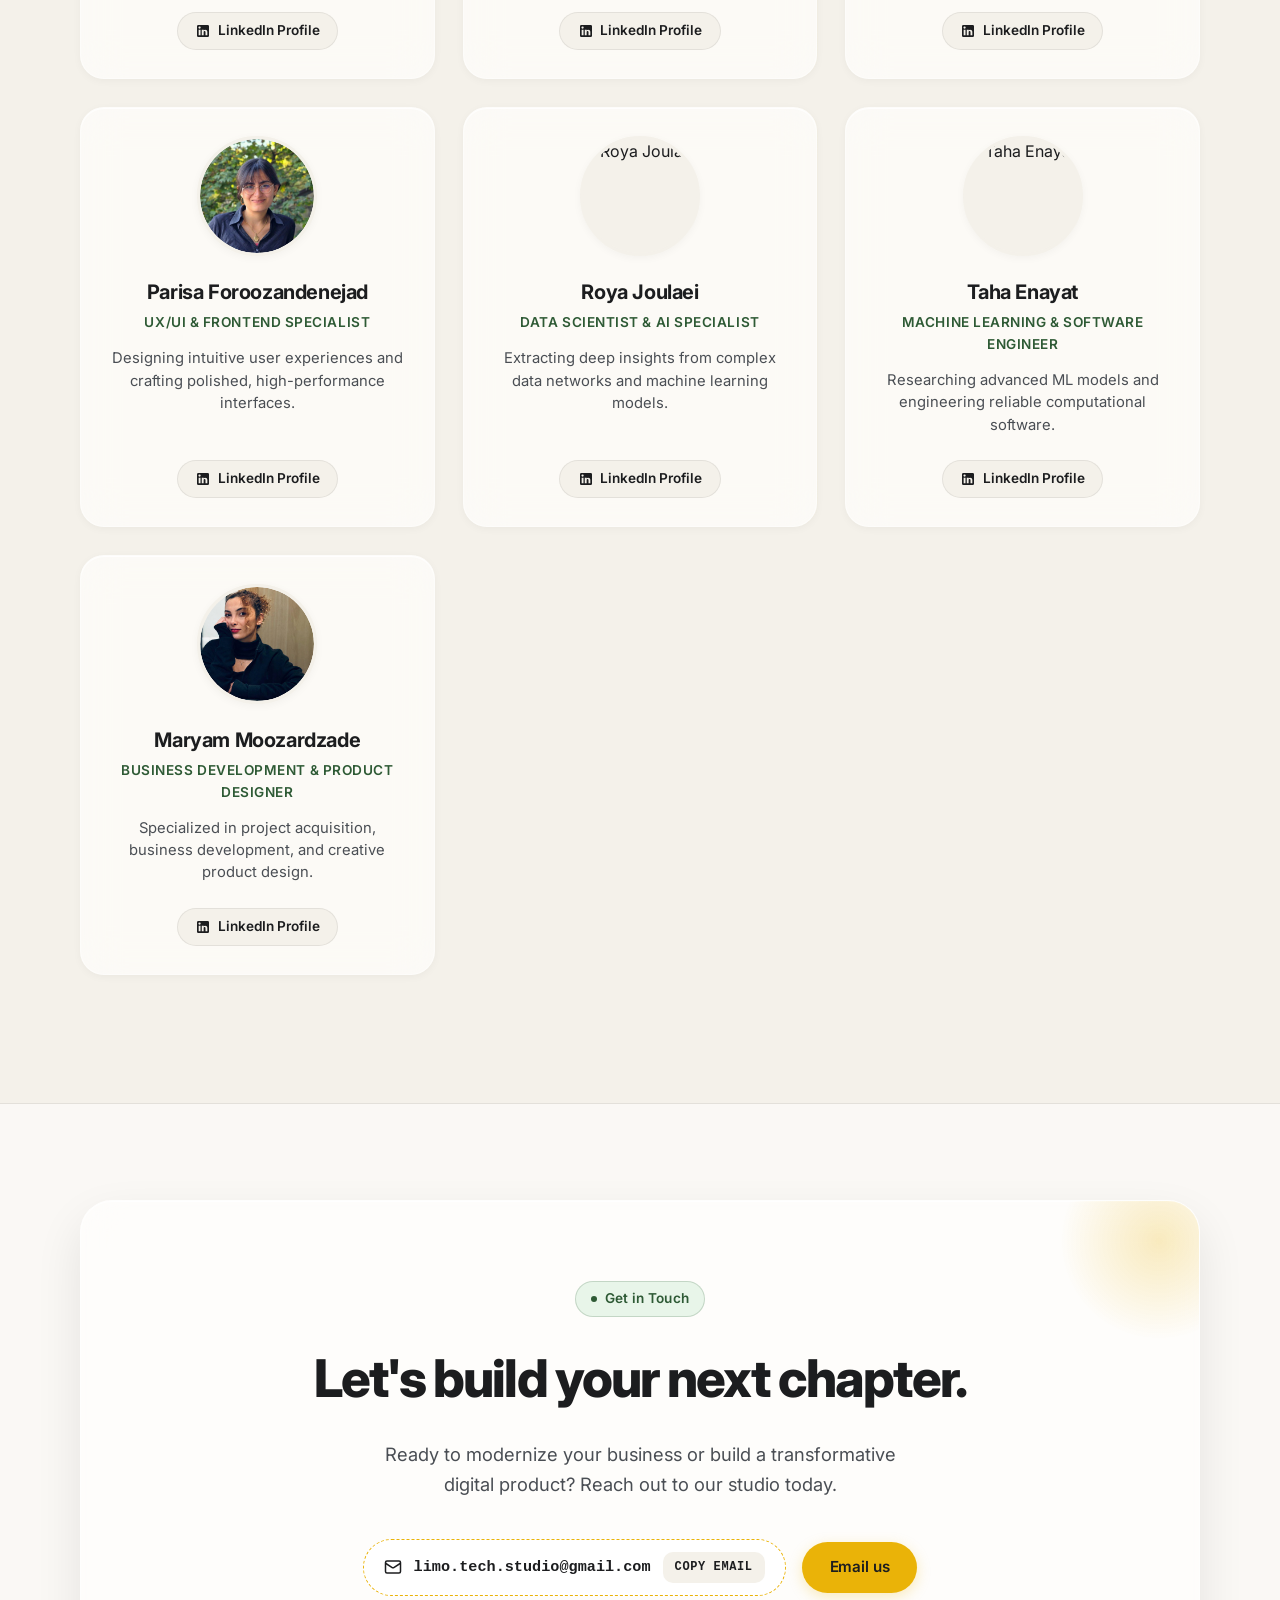
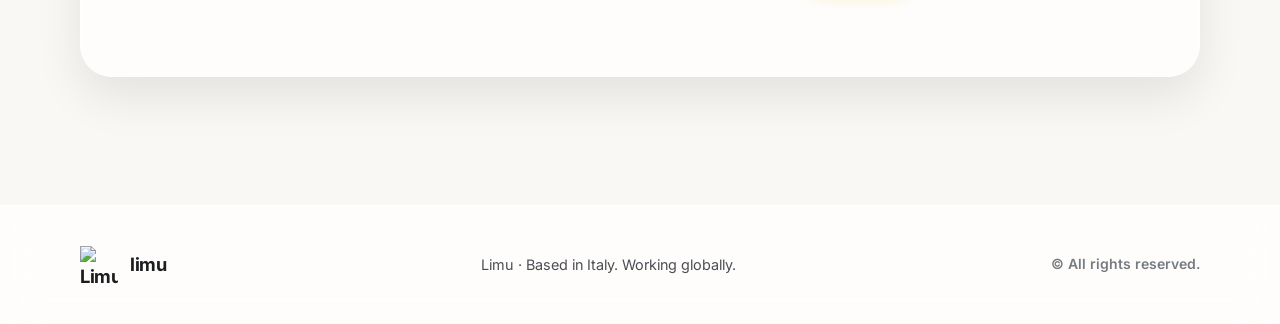
==== commit 8a6bcaff: "Make hero bubbles interactive with distinct service colors" ====
--- a/index.html
+++ b/index.html
@@ -261,16 +261,16 @@
                   <circle cx="200" cy="200" r="82"  stroke="#EAB308" stroke-width="0.6" stroke-opacity="0.08" stroke-dasharray="3 7"/>
 
                   <!-- Connection base lines -->
-                  <path d="M200 200 C162 178,118 148,72 102" stroke="#EAB308" stroke-width="1.4" stroke-opacity="0.14" stroke-linecap="round"/>
-                  <path d="M200 200 C232 174,277 143,328 98"  stroke="#2E5A35" stroke-width="1.4" stroke-opacity="0.14" stroke-linecap="round"/>
-                  <path d="M200 200 C247 232,288 267,332 302" stroke="#EAB308" stroke-width="1.4" stroke-opacity="0.14" stroke-linecap="round"/>
-                  <path d="M200 200 C162 228,116 264,68 302"  stroke="#2E5A35" stroke-width="1.4" stroke-opacity="0.14" stroke-linecap="round"/>
+                  <path d="M200 200 C162 178,118 148,72 102" stroke="#3B82F6" stroke-width="1.4" stroke-opacity="0.14" stroke-linecap="round"/>
+                  <path d="M200 200 C232 174,277 143,328 98"  stroke="#22C55E" stroke-width="1.4" stroke-opacity="0.14" stroke-linecap="round"/>
+                  <path d="M200 200 C247 232,288 267,332 302" stroke="#A855F7" stroke-width="1.4" stroke-opacity="0.14" stroke-linecap="round"/>
+                  <path d="M200 200 C162 228,116 264,68 302"  stroke="#EC4899" stroke-width="1.4" stroke-opacity="0.14" stroke-linecap="round"/>
 
                   <!-- Animated flow dashes -->
-                  <path d="M200 200 C162 178,118 148,72 102"  stroke="#EAB308" stroke-width="1.5" stroke-linecap="round" stroke-opacity="0.7" class="fp"/>
-                  <path d="M200 200 C232 174,277 143,328 98"  stroke="#4CAF50" stroke-width="1.5" stroke-linecap="round" stroke-opacity="0.7" class="fps"/>
-                  <path d="M200 200 C247 232,288 267,332 302" stroke="#EAB308" stroke-width="1.5" stroke-linecap="round" stroke-opacity="0.7" class="fp"/>
-                  <path d="M68 302 C116 264,162 228,200 200"  stroke="#4CAF50" stroke-width="1.5" stroke-linecap="round" stroke-opacity="0.7" class="fpr"/>
+                  <path d="M200 200 C162 178,118 148,72 102"  stroke="#3B82F6" stroke-width="1.5" stroke-linecap="round" stroke-opacity="0.7" class="fp"/>
+                  <path d="M200 200 C232 174,277 143,328 98"  stroke="#22C55E" stroke-width="1.5" stroke-linecap="round" stroke-opacity="0.7" class="fps"/>
+                  <path d="M200 200 C247 232,288 267,332 302" stroke="#A855F7" stroke-width="1.5" stroke-linecap="round" stroke-opacity="0.7" class="fp"/>
+                  <path d="M68 302 C116 264,162 228,200 200"  stroke="#EC4899" stroke-width="1.5" stroke-linecap="round" stroke-opacity="0.7" class="fpr"/>
 
                   <!-- Hub pulse rings -->
                   <circle cx="200" cy="200" r="50" fill="none" stroke="#EAB308" stroke-width="18" stroke-opacity="0.07" class="hr1"/>
@@ -285,89 +285,108 @@
                     font-size="17" font-weight="800" fill="#1C1D1F" letter-spacing="-0.5">limu</text>
 
                   <!-- Node 1 – Web (top-left 72,102) -->
-                  <g class="nf1">
-                    <circle cx="72" cy="102" r="27" fill="#111214" filter="url(#nodeGlow)" fill-opacity="0.18"/>
-                    <circle cx="72" cy="102" r="27" fill="#1C1D1F"/>
+                  <g class="nf1 hero-service-node" role="button" tabindex="0" data-service="1" aria-label="Web &amp; Digital Commerce" data-i18n-aria="service1Title" aria-expanded="false" aria-controls="hero-service-detail">
+                    <g class="node-surface">
+                    <circle class="node-focus-ring" cx="72" cy="102" r="32" fill="transparent"/>
+                    <circle cx="72" cy="102" r="27" fill="#1D4ED8" filter="url(#nodeGlow)" fill-opacity="0.18"/>
+                    <circle cx="72" cy="102" r="27" fill="#1D4ED8"/>
                     <ellipse cx="66" cy="92" rx="10" ry="5" fill="#FFFFFF" fill-opacity="0.08"/>
-                    <circle cx="72" cy="102" r="27" fill="none" stroke="#EAB308" stroke-width="1.5" stroke-opacity="0.45"/>
+                    <circle cx="72" cy="102" r="27" fill="none" stroke="#3B82F6" stroke-width="1.5" stroke-opacity="0.45"/>
                     <!-- monitor icon -->
                     <rect x="59" y="92" width="26" height="17" rx="3" fill="none" stroke="#FFFFFF" stroke-width="1.5"/>
-                    <line x1="72" y1="109" x2="72" y2="114" stroke="#EAB308" stroke-width="1.5" stroke-linecap="round"/>
-                    <line x1="67" y1="114" x2="77" y2="114" stroke="#EAB308" stroke-width="1.5" stroke-linecap="round"/>
+                    <line x1="72" y1="109" x2="72" y2="114" stroke="#FFFFFF" stroke-width="1.5" stroke-linecap="round"/>
+                    <line x1="67" y1="114" x2="77" y2="114" stroke="#FFFFFF" stroke-width="1.5" stroke-linecap="round"/>
                     <text x="72" y="139" text-anchor="middle"
                       font-family="-apple-system,'Inter',sans-serif" font-size="9.5" font-weight="700"
-                      fill="currentColor" fill-opacity="0.48" letter-spacing="0.2">Web</text>
+                      fill="var(--service-label)" letter-spacing="0.2">Web</text>
+                    </g>
                   </g>
 
                   <!-- Node 2 – AI (top-right 328,98) -->
-                  <g class="nf2">
-                    <circle cx="328" cy="98" r="27" fill="#1A3520" filter="url(#nodeGlow)" fill-opacity="0.22"/>
-                    <circle cx="328" cy="98" r="27" fill="#2E5A35"/>
+                  <g class="nf2 hero-service-node" role="button" tabindex="0" data-service="2" aria-label="AI &amp; Automation" data-i18n-aria="service2Title" aria-expanded="false" aria-controls="hero-service-detail">
+                    <g class="node-surface">
+                    <circle class="node-focus-ring" cx="328" cy="98" r="32" fill="transparent"/>
+                    <circle cx="328" cy="98" r="27" fill="#166534" filter="url(#nodeGlow)" fill-opacity="0.22"/>
+                    <circle cx="328" cy="98" r="27" fill="#166534"/>
                     <ellipse cx="322" cy="88" rx="10" ry="5" fill="#FFFFFF" fill-opacity="0.09"/>
-                    <circle cx="328" cy="98" r="27" fill="none" stroke="#4CAF50" stroke-width="1.5" stroke-opacity="0.4"/>
+                    <circle cx="328" cy="98" r="27" fill="none" stroke="#22C55E" stroke-width="1.5" stroke-opacity="0.4"/>
                     <!-- spark icon -->
                     <path d="M328 86 L330 94 L338 98 L330 102 L328 110 L326 102 L318 98 L326 94 Z" fill="#FFFFFF"/>
                     <text x="328" y="134" text-anchor="middle"
                       font-family="-apple-system,'Inter',sans-serif" font-size="9.5" font-weight="700"
-                      fill="#4CAF50" fill-opacity="0.72" letter-spacing="0.2">AI &amp; Auto</text>
+                      fill="var(--service-label)" letter-spacing="0.2">AI &amp; Auto</text>
+                    </g>
                   </g>
 
                   <!-- Node 3 – Apps (bottom-right 332,302) -->
-                  <g class="nf3">
-                    <circle cx="332" cy="302" r="27" fill="#987108" filter="url(#nodeGlow)" fill-opacity="0.22"/>
-                    <circle cx="332" cy="302" r="27" fill="#EAB308"/>
+                  <g class="nf3 hero-service-node" role="button" tabindex="0" data-service="3" aria-label="Apps" data-i18n-aria="service3Title" aria-expanded="false" aria-controls="hero-service-detail">
+                    <g class="node-surface">
+                    <circle class="node-focus-ring" cx="332" cy="302" r="32" fill="transparent"/>
+                    <circle cx="332" cy="302" r="27" fill="#7E22CE" filter="url(#nodeGlow)" fill-opacity="0.22"/>
+                    <circle cx="332" cy="302" r="27" fill="#7E22CE"/>
                     <ellipse cx="326" cy="292" rx="10" ry="5" fill="#FFFFFF" fill-opacity="0.18"/>
-                    <circle cx="332" cy="302" r="27" fill="none" stroke="#FFFFFF" stroke-width="1.5" stroke-opacity="0.4"/>
+                    <circle cx="332" cy="302" r="27" fill="none" stroke="#A855F7" stroke-width="1.5" stroke-opacity="0.4"/>
                     <!-- phone icon -->
-                    <rect x="322" y="290" width="20" height="24" rx="4" fill="none" stroke="#1C1D1F" stroke-width="1.5"/>
-                    <circle cx="332" cy="311" r="1.8" fill="#1C1D1F"/>
-                    <line x1="327" y1="295" x2="337" y2="295" stroke="#1C1D1F" stroke-width="1" stroke-opacity="0.25"/>
+                    <rect x="322" y="290" width="20" height="24" rx="4" fill="none" stroke="#FFFFFF" stroke-width="1.5"/>
+                    <circle cx="332" cy="311" r="1.8" fill="#FFFFFF"/>
+                    <line x1="327" y1="295" x2="337" y2="295" stroke="#FFFFFF" stroke-width="1" stroke-opacity="0.25"/>
                     <text x="332" y="337" text-anchor="middle"
                       font-family="-apple-system,'Inter',sans-serif" font-size="9.5" font-weight="700"
-                      fill="#B45309" fill-opacity="0.8" letter-spacing="0.2">Apps</text>
+                      fill="var(--service-label)" letter-spacing="0.2">Apps</text>
+                    </g>
                   </g>
 
                   <!-- Node 4 – Data (bottom-left 68,302) -->
-                  <g class="nf4">
-                    <circle cx="68" cy="302" r="27" fill="#111214" filter="url(#nodeGlow)" fill-opacity="0.18"/>
-                    <circle cx="68" cy="302" r="27" fill="#1C1D1F"/>
+                  <g class="nf4 hero-service-node" role="button" tabindex="0" data-service="4" aria-label="Data-Driven Consultation" data-i18n-aria="service4Title" aria-expanded="false" aria-controls="hero-service-detail">
+                    <g class="node-surface">
+                    <circle class="node-focus-ring" cx="68" cy="302" r="32" fill="transparent"/>
+                    <circle cx="68" cy="302" r="27" fill="#BE185D" filter="url(#nodeGlow)" fill-opacity="0.18"/>
+                    <circle cx="68" cy="302" r="27" fill="#BE185D"/>
                     <ellipse cx="62" cy="292" rx="10" ry="5" fill="#FFFFFF" fill-opacity="0.08"/>
-                    <circle cx="68" cy="302" r="27" fill="none" stroke="#4CAF50" stroke-width="1.5" stroke-opacity="0.4"/>
+                    <circle cx="68" cy="302" r="27" fill="none" stroke="#EC4899" stroke-width="1.5" stroke-opacity="0.4"/>
                     <!-- bar chart icon -->
-                    <rect x="57" y="305" width="5" height="9"  rx="1.5" fill="#EAB308"/>
+                    <rect x="57" y="305" width="5" height="9"  rx="1.5" fill="#FBCFE8"/>
                     <rect x="64" y="298" width="5" height="16" rx="1.5" fill="#FFFFFF"/>
-                    <rect x="71" y="302" width="5" height="12" rx="1.5" fill="#4CAF50" opacity="0.75"/>
+                    <rect x="71" y="302" width="5" height="12" rx="1.5" fill="#F9A8D4" opacity="0.75"/>
                     <text x="68" y="337" text-anchor="middle"
                       font-family="-apple-system,'Inter',sans-serif" font-size="9.5" font-weight="700"
-                      fill="currentColor" fill-opacity="0.48" letter-spacing="0.2">Data</text>
+                      fill="var(--service-label)" letter-spacing="0.2">Data</text>
+                    </g>
                   </g>
 
                   <!-- Travel dots (animateMotion) -->
                   <path id="pw" d="M200 200 C162 178,118 148,72 102" fill="none"/>
-                  <circle r="3.5" fill="#EAB308" opacity="0">
+                  <circle r="3.5" fill="#3B82F6" opacity="0">
                     <animateMotion dur="2.5s" repeatCount="indefinite"><mpath href="#pw"/></animateMotion>
                     <animate attributeName="opacity" values="0;1;1;0" dur="2.5s" repeatCount="indefinite"/>
                   </circle>
 
                   <path id="pai" d="M200 200 C232 174,277 143,328 98" fill="none"/>
-                  <circle r="3.5" fill="#4CAF50" opacity="0">
+                  <circle r="3.5" fill="#22C55E" opacity="0">
                     <animateMotion dur="3.8s" repeatCount="indefinite" begin="0.6s"><mpath href="#pai"/></animateMotion>
                     <animate attributeName="opacity" values="0;1;1;0" dur="3.8s" repeatCount="indefinite" begin="0.6s"/>
                   </circle>
 
                   <path id="pap" d="M200 200 C247 232,288 267,332 302" fill="none"/>
-                  <circle r="3.5" fill="#EAB308" opacity="0">
+                  <circle r="3.5" fill="#A855F7" opacity="0">
                     <animateMotion dur="2.8s" repeatCount="indefinite" begin="1.2s"><mpath href="#pap"/></animateMotion>
                     <animate attributeName="opacity" values="0;1;1;0" dur="2.8s" repeatCount="indefinite" begin="1.2s"/>
                   </circle>
 
                   <path id="pd" d="M68 302 C116 264,162 228,200 200" fill="none"/>
-                  <circle r="3.5" fill="#4CAF50" opacity="0">
+                  <circle r="3.5" fill="#EC4899" opacity="0">
                     <animateMotion dur="3s" repeatCount="indefinite" begin="1.8s"><mpath href="#pd"/></animateMotion>
                     <animate attributeName="opacity" values="0;1;1;0" dur="3s" repeatCount="indefinite" begin="1.8s"/>
                   </circle>
 
                 </svg>
+              </div>
+            </div>
+            <div class="hero-service-detail" id="hero-service-detail" hidden>
+              <button class="hero-service-close" type="button" aria-label="Close" data-i18n-aria="closeService">&times;</button>
+              <div aria-live="polite" aria-atomic="true">
+                <h3 id="hero-service-title"></h3>
+                <p id="hero-service-description"></p>
               </div>
             </div>
           </div>
--- a/assets/css/style.css
+++ b/assets/css/style.css
@@ -855,6 +855,105 @@
   height: 100%;
 }
 
+[data-service="1"] {
+  --service-accent: #3B82F6;
+  --service-label: #1D4ED8;
+}
+
+[data-service="2"] {
+  --service-accent: #22C55E;
+  --service-label: #166534;
+}
+
+[data-service="3"] {
+  --service-accent: #A855F7;
+  --service-label: #7E22CE;
+}
+
+[data-service="4"] {
+  --service-accent: #EC4899;
+  --service-label: #BE185D;
+}
+
+[data-theme="dark"] [data-service] {
+  --service-label: var(--service-accent);
+}
+
+.hero-service-node {
+  cursor: pointer;
+  outline: none;
+}
+
+.hero-service-node .node-surface {
+  transform-box: fill-box;
+  transform-origin: center;
+  transition: transform var(--transition-spring), filter var(--transition-fast);
+}
+
+.hero-service-node:hover .node-surface,
+.hero-service-node:focus-visible .node-surface,
+.hero-service-node[aria-expanded="true"] .node-surface {
+  transform: scale(1.12);
+  filter: drop-shadow(0 0 6px var(--service-accent));
+}
+
+.hero-service-node:hover,
+.hero-service-node:focus-visible,
+.hero-service-node[aria-expanded="true"] {
+  animation-play-state: paused;
+}
+
+.hero-service-node:focus-visible .node-focus-ring {
+  stroke: var(--text-main);
+  stroke-width: 2;
+  stroke-dasharray: 3 3;
+}
+
+.hero-service-detail {
+  position: relative;
+  max-width: 480px;
+  margin: 1rem auto 0;
+  padding: 1.25rem;
+  padding-inline-end: 3.5rem;
+  background: var(--bg-card);
+  border: 1px solid var(--service-accent, var(--border-color));
+  border-radius: var(--radius-md);
+  box-shadow: var(--shadow-sm);
+}
+
+.hero-service-detail h3 {
+  font-size: 1rem;
+  margin-bottom: 0.5rem;
+}
+
+.hero-service-detail p {
+  color: var(--text-secondary);
+  font-size: 0.95rem;
+  line-height: 1.6;
+}
+
+.hero-service-close {
+  position: absolute;
+  inset-block-start: 0.5rem;
+  inset-inline-end: 0.5rem;
+  width: 44px;
+  height: 44px;
+  border: 0;
+  border-radius: var(--radius-sm);
+  background: transparent;
+  color: var(--text-main);
+  font-size: 1.5rem;
+  cursor: pointer;
+}
+
+.hero-service-close:hover {
+  background: var(--bg-card-hover);
+}
+
+.hero-service-close:focus-visible {
+  outline: 2px solid var(--border-focus);
+}
+
 /* SVG Hero Animation States */
 .node-pulse {
   animation: pulseGlow 3s infinite alternate cubic-bezier(0.4, 0, 0.6, 1);
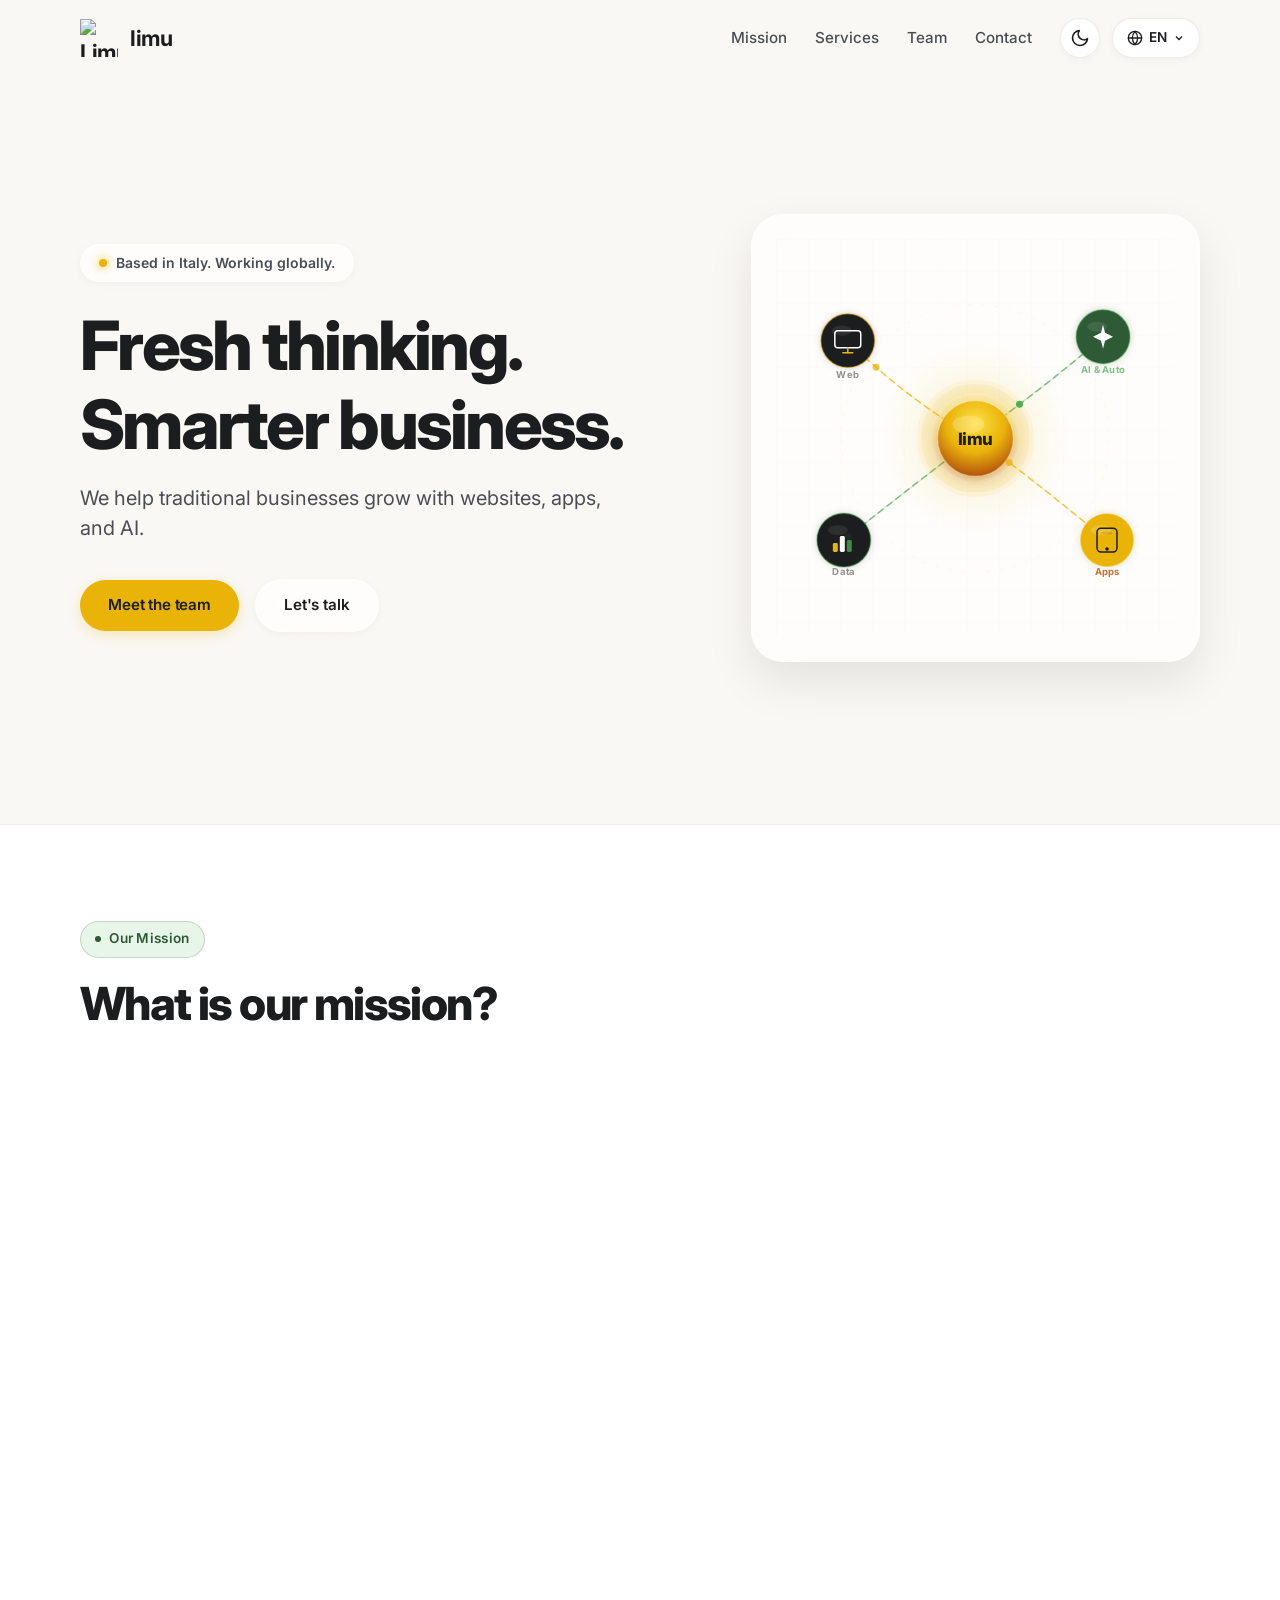
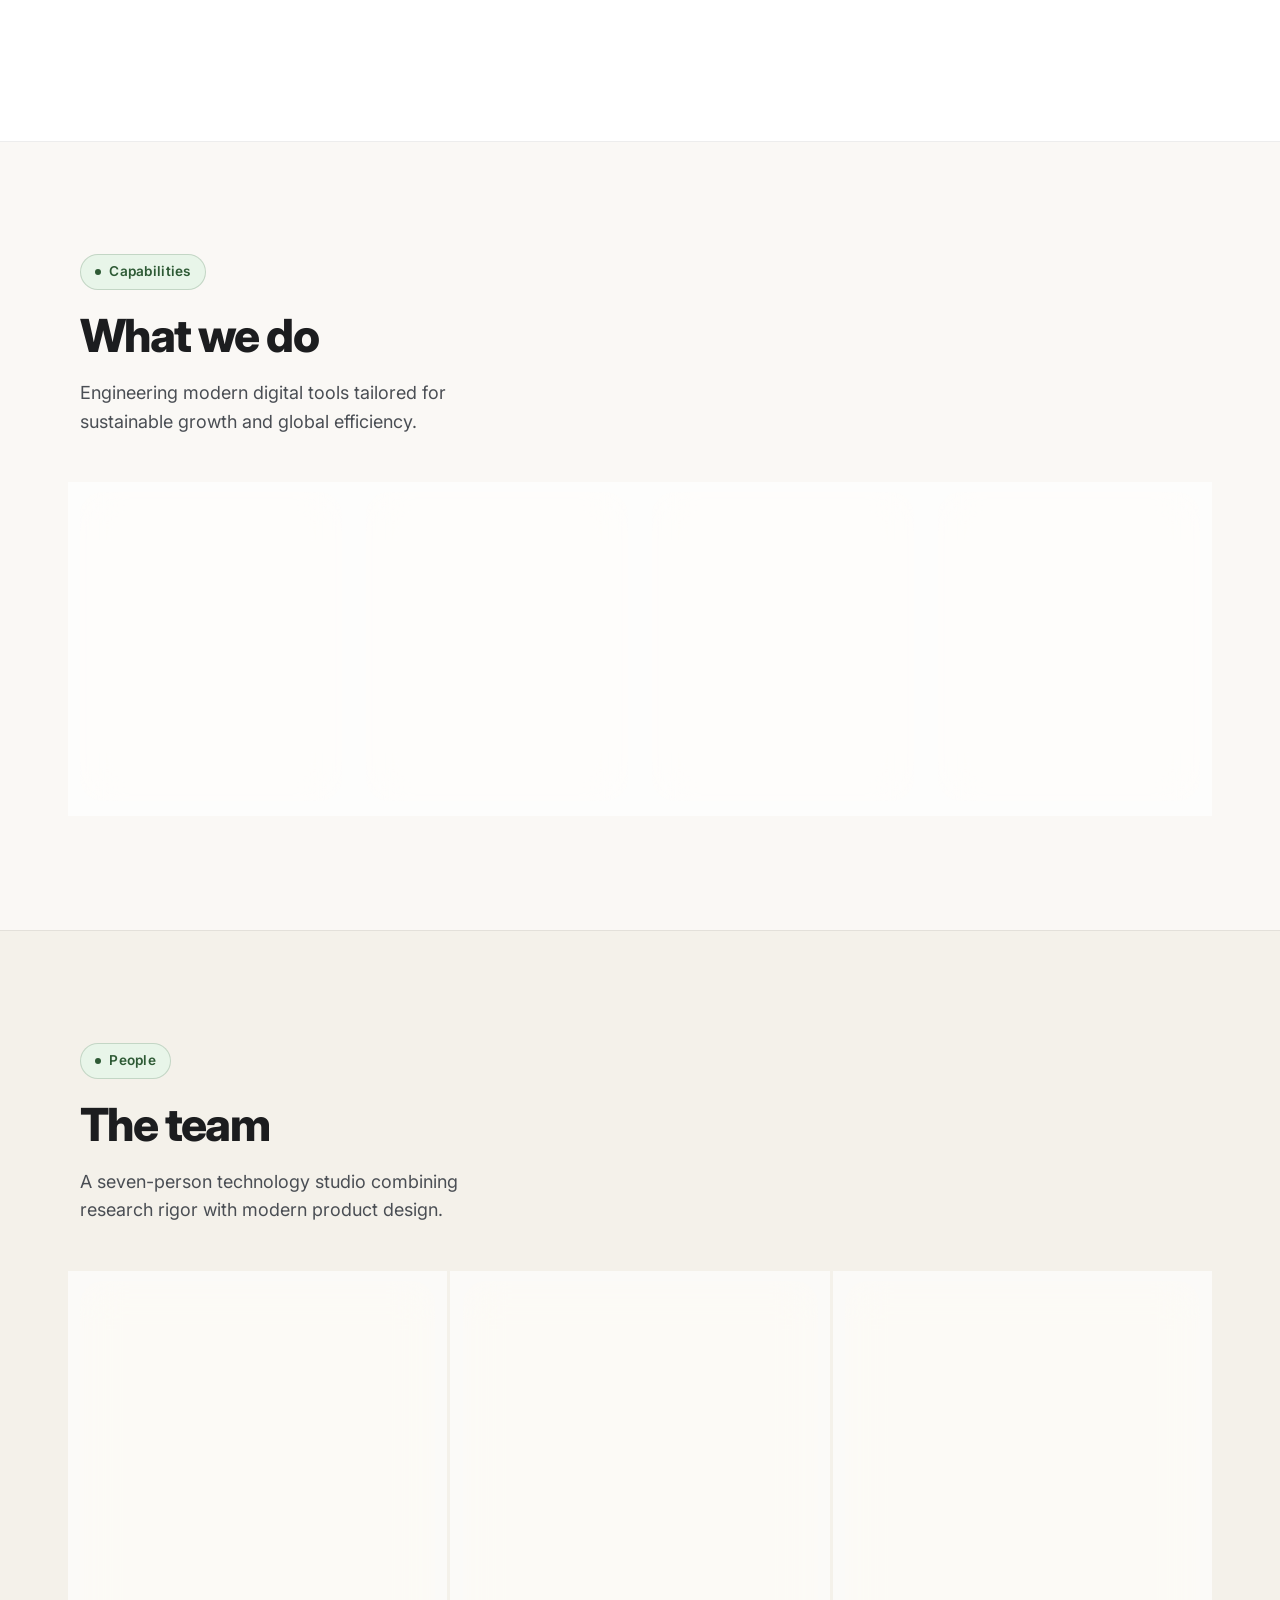
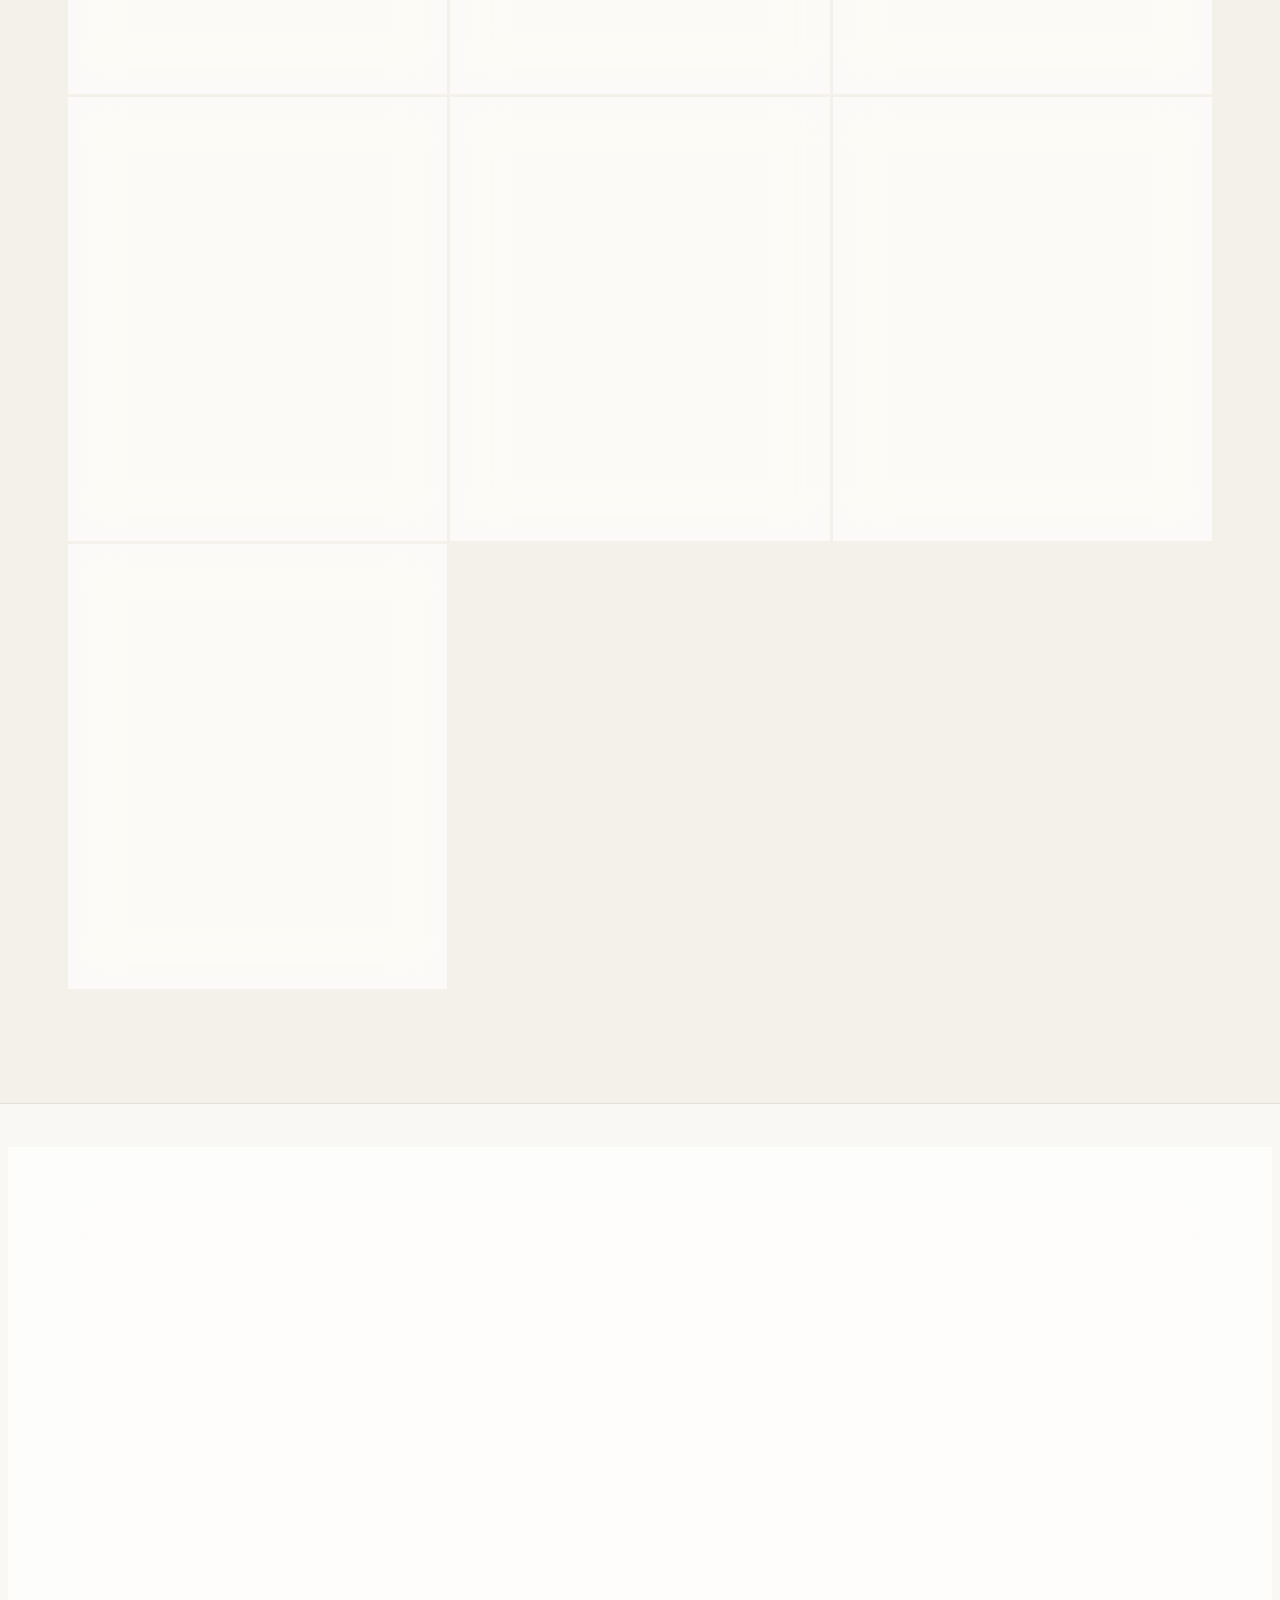
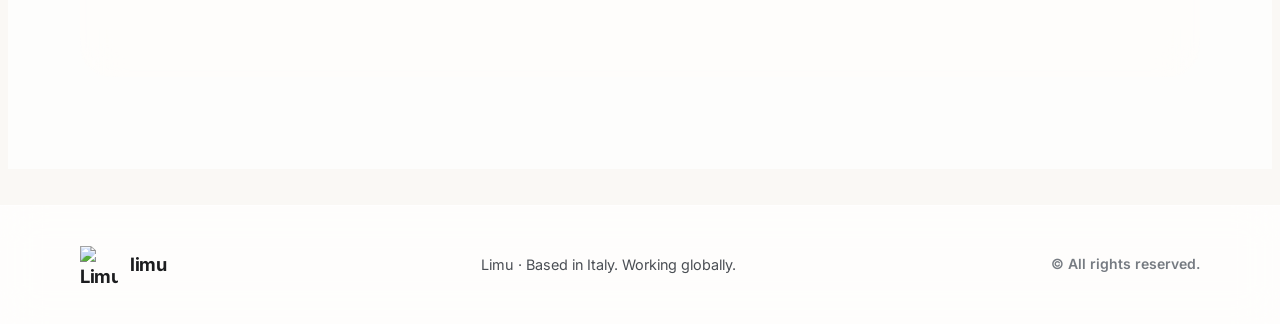
==== commit 535d96b3: "Restore original bubble colors and improve hover controls" ====
--- a/index.html
+++ b/index.html
@@ -21,7 +21,7 @@
   <!-- Fonts & Stylesheet -->
   <link rel="preconnect" href="https://fonts.googleapis.com">
   <link rel="preconnect" href="https://fonts.gstatic.com" crossorigin>
-  <link rel="stylesheet" href="./assets/css/style.css">
+  <link rel="stylesheet" href="./assets/css/style.css?v=hero-interactions-2">
 </head>
 <body>
 
@@ -261,16 +261,16 @@
                   <circle cx="200" cy="200" r="82"  stroke="#EAB308" stroke-width="0.6" stroke-opacity="0.08" stroke-dasharray="3 7"/>
 
                   <!-- Connection base lines -->
-                  <path d="M200 200 C162 178,118 148,72 102" stroke="#3B82F6" stroke-width="1.4" stroke-opacity="0.14" stroke-linecap="round"/>
-                  <path d="M200 200 C232 174,277 143,328 98"  stroke="#22C55E" stroke-width="1.4" stroke-opacity="0.14" stroke-linecap="round"/>
-                  <path d="M200 200 C247 232,288 267,332 302" stroke="#A855F7" stroke-width="1.4" stroke-opacity="0.14" stroke-linecap="round"/>
-                  <path d="M200 200 C162 228,116 264,68 302"  stroke="#EC4899" stroke-width="1.4" stroke-opacity="0.14" stroke-linecap="round"/>
+                  <path d="M200 200 C162 178,118 148,72 102" stroke="#EAB308" stroke-width="1.4" stroke-opacity="0.14" stroke-linecap="round"/>
+                  <path d="M200 200 C232 174,277 143,328 98"  stroke="#2E5A35" stroke-width="1.4" stroke-opacity="0.14" stroke-linecap="round"/>
+                  <path d="M200 200 C247 232,288 267,332 302" stroke="#EAB308" stroke-width="1.4" stroke-opacity="0.14" stroke-linecap="round"/>
+                  <path d="M200 200 C162 228,116 264,68 302"  stroke="#2E5A35" stroke-width="1.4" stroke-opacity="0.14" stroke-linecap="round"/>
 
                   <!-- Animated flow dashes -->
-                  <path d="M200 200 C162 178,118 148,72 102"  stroke="#3B82F6" stroke-width="1.5" stroke-linecap="round" stroke-opacity="0.7" class="fp"/>
-                  <path d="M200 200 C232 174,277 143,328 98"  stroke="#22C55E" stroke-width="1.5" stroke-linecap="round" stroke-opacity="0.7" class="fps"/>
-                  <path d="M200 200 C247 232,288 267,332 302" stroke="#A855F7" stroke-width="1.5" stroke-linecap="round" stroke-opacity="0.7" class="fp"/>
-                  <path d="M68 302 C116 264,162 228,200 200"  stroke="#EC4899" stroke-width="1.5" stroke-linecap="round" stroke-opacity="0.7" class="fpr"/>
+                  <path d="M200 200 C162 178,118 148,72 102"  stroke="#EAB308" stroke-width="1.5" stroke-linecap="round" stroke-opacity="0.7" class="fp"/>
+                  <path d="M200 200 C232 174,277 143,328 98"  stroke="#4CAF50" stroke-width="1.5" stroke-linecap="round" stroke-opacity="0.7" class="fps"/>
+                  <path d="M200 200 C247 232,288 267,332 302" stroke="#EAB308" stroke-width="1.5" stroke-linecap="round" stroke-opacity="0.7" class="fp"/>
+                  <path d="M68 302 C116 264,162 228,200 200"  stroke="#4CAF50" stroke-width="1.5" stroke-linecap="round" stroke-opacity="0.7" class="fpr"/>
 
                   <!-- Hub pulse rings -->
                   <circle cx="200" cy="200" r="50" fill="none" stroke="#EAB308" stroke-width="18" stroke-opacity="0.07" class="hr1"/>
@@ -285,96 +285,112 @@
                     font-size="17" font-weight="800" fill="#1C1D1F" letter-spacing="-0.5">limu</text>
 
                   <!-- Node 1 – Web (top-left 72,102) -->
-                  <g class="nf1 hero-service-node" role="button" tabindex="0" data-service="1" aria-label="Web &amp; Digital Commerce" data-i18n-aria="service1Title" aria-expanded="false" aria-controls="hero-service-detail">
-                    <g class="node-surface">
-                    <circle class="node-focus-ring" cx="72" cy="102" r="32" fill="transparent"/>
-                    <circle cx="72" cy="102" r="27" fill="#1D4ED8" filter="url(#nodeGlow)" fill-opacity="0.18"/>
-                    <circle cx="72" cy="102" r="27" fill="#1D4ED8"/>
+                  <g class="nf1 hero-service-bubble">
+                    <g class="node-surface" aria-hidden="true" style="transform-origin: 72px 102px">
+                      <circle class="node-halo" cx="72" cy="102" r="34" fill="#EAB308"/>
+
+                    <circle cx="72" cy="102" r="27" fill="#111214" filter="url(#nodeGlow)" fill-opacity="0.18"/>
+                    <circle cx="72" cy="102" r="27" fill="#1C1D1F"/>
                     <ellipse cx="66" cy="92" rx="10" ry="5" fill="#FFFFFF" fill-opacity="0.08"/>
-                    <circle cx="72" cy="102" r="27" fill="none" stroke="#3B82F6" stroke-width="1.5" stroke-opacity="0.45"/>
+                    <circle cx="72" cy="102" r="27" fill="none" stroke="#EAB308" stroke-width="1.5" stroke-opacity="0.45"/>
                     <!-- monitor icon -->
                     <rect x="59" y="92" width="26" height="17" rx="3" fill="none" stroke="#FFFFFF" stroke-width="1.5"/>
-                    <line x1="72" y1="109" x2="72" y2="114" stroke="#FFFFFF" stroke-width="1.5" stroke-linecap="round"/>
-                    <line x1="67" y1="114" x2="77" y2="114" stroke="#FFFFFF" stroke-width="1.5" stroke-linecap="round"/>
+                    <line x1="72" y1="109" x2="72" y2="114" stroke="#EAB308" stroke-width="1.5" stroke-linecap="round"/>
+                    <line x1="67" y1="114" x2="77" y2="114" stroke="#EAB308" stroke-width="1.5" stroke-linecap="round"/>
                     <text x="72" y="139" text-anchor="middle"
                       font-family="-apple-system,'Inter',sans-serif" font-size="9.5" font-weight="700"
-                      fill="var(--service-label)" letter-spacing="0.2">Web</text>
+                      fill="currentColor" fill-opacity="0.48" letter-spacing="0.2">Web</text>
                     </g>
+                    <foreignObject x="34" y="64" width="76" height="85">
+                      <button xmlns="http://www.w3.org/1999/xhtml" class="hero-service-node" type="button" data-service="1" aria-label="Web &amp; Digital Commerce" data-i18n-aria="service1Title" aria-expanded="false" aria-controls="hero-service-detail"></button>
+                    </foreignObject>
                   </g>
 
                   <!-- Node 2 – AI (top-right 328,98) -->
-                  <g class="nf2 hero-service-node" role="button" tabindex="0" data-service="2" aria-label="AI &amp; Automation" data-i18n-aria="service2Title" aria-expanded="false" aria-controls="hero-service-detail">
-                    <g class="node-surface">
-                    <circle class="node-focus-ring" cx="328" cy="98" r="32" fill="transparent"/>
-                    <circle cx="328" cy="98" r="27" fill="#166534" filter="url(#nodeGlow)" fill-opacity="0.22"/>
-                    <circle cx="328" cy="98" r="27" fill="#166534"/>
+                  <g class="nf2 hero-service-bubble">
+                    <g class="node-surface" aria-hidden="true" style="transform-origin: 328px 98px">
+                      <circle class="node-halo" cx="328" cy="98" r="34" fill="#4CAF50"/>
+
+                    <circle cx="328" cy="98" r="27" fill="#1A3520" filter="url(#nodeGlow)" fill-opacity="0.22"/>
+                    <circle cx="328" cy="98" r="27" fill="#2E5A35"/>
                     <ellipse cx="322" cy="88" rx="10" ry="5" fill="#FFFFFF" fill-opacity="0.09"/>
-                    <circle cx="328" cy="98" r="27" fill="none" stroke="#22C55E" stroke-width="1.5" stroke-opacity="0.4"/>
+                    <circle cx="328" cy="98" r="27" fill="none" stroke="#4CAF50" stroke-width="1.5" stroke-opacity="0.4"/>
                     <!-- spark icon -->
                     <path d="M328 86 L330 94 L338 98 L330 102 L328 110 L326 102 L318 98 L326 94 Z" fill="#FFFFFF"/>
                     <text x="328" y="134" text-anchor="middle"
                       font-family="-apple-system,'Inter',sans-serif" font-size="9.5" font-weight="700"
-                      fill="var(--service-label)" letter-spacing="0.2">AI &amp; Auto</text>
+                      fill="#4CAF50" fill-opacity="0.72" letter-spacing="0.2">AI &amp; Auto</text>
                     </g>
+                    <foreignObject x="290" y="60" width="76" height="85">
+                      <button xmlns="http://www.w3.org/1999/xhtml" class="hero-service-node" type="button" data-service="2" aria-label="AI &amp; Automation" data-i18n-aria="service2Title" aria-expanded="false" aria-controls="hero-service-detail"></button>
+                    </foreignObject>
                   </g>
 
                   <!-- Node 3 – Apps (bottom-right 332,302) -->
-                  <g class="nf3 hero-service-node" role="button" tabindex="0" data-service="3" aria-label="Apps" data-i18n-aria="service3Title" aria-expanded="false" aria-controls="hero-service-detail">
-                    <g class="node-surface">
-                    <circle class="node-focus-ring" cx="332" cy="302" r="32" fill="transparent"/>
-                    <circle cx="332" cy="302" r="27" fill="#7E22CE" filter="url(#nodeGlow)" fill-opacity="0.22"/>
-                    <circle cx="332" cy="302" r="27" fill="#7E22CE"/>
+                  <g class="nf3 hero-service-bubble">
+                    <g class="node-surface" aria-hidden="true" style="transform-origin: 332px 302px">
+                      <circle class="node-halo" cx="332" cy="302" r="34" fill="#EAB308"/>
+
+                    <circle cx="332" cy="302" r="27" fill="#987108" filter="url(#nodeGlow)" fill-opacity="0.22"/>
+                    <circle cx="332" cy="302" r="27" fill="#EAB308"/>
                     <ellipse cx="326" cy="292" rx="10" ry="5" fill="#FFFFFF" fill-opacity="0.18"/>
-                    <circle cx="332" cy="302" r="27" fill="none" stroke="#A855F7" stroke-width="1.5" stroke-opacity="0.4"/>
+                    <circle cx="332" cy="302" r="27" fill="none" stroke="#FFFFFF" stroke-width="1.5" stroke-opacity="0.4"/>
                     <!-- phone icon -->
-                    <rect x="322" y="290" width="20" height="24" rx="4" fill="none" stroke="#FFFFFF" stroke-width="1.5"/>
-                    <circle cx="332" cy="311" r="1.8" fill="#FFFFFF"/>
-                    <line x1="327" y1="295" x2="337" y2="295" stroke="#FFFFFF" stroke-width="1" stroke-opacity="0.25"/>
+                    <rect x="322" y="290" width="20" height="24" rx="4" fill="none" stroke="#1C1D1F" stroke-width="1.5"/>
+                    <circle cx="332" cy="311" r="1.8" fill="#1C1D1F"/>
+                    <line x1="327" y1="295" x2="337" y2="295" stroke="#1C1D1F" stroke-width="1" stroke-opacity="0.25"/>
                     <text x="332" y="337" text-anchor="middle"
                       font-family="-apple-system,'Inter',sans-serif" font-size="9.5" font-weight="700"
-                      fill="var(--service-label)" letter-spacing="0.2">Apps</text>
+                      fill="#B45309" fill-opacity="0.8" letter-spacing="0.2">Apps</text>
                     </g>
+                    <foreignObject x="294" y="264" width="76" height="85">
+                      <button xmlns="http://www.w3.org/1999/xhtml" class="hero-service-node" type="button" data-service="3" aria-label="Apps" data-i18n-aria="service3Title" aria-expanded="false" aria-controls="hero-service-detail"></button>
+                    </foreignObject>
                   </g>
 
                   <!-- Node 4 – Data (bottom-left 68,302) -->
-                  <g class="nf4 hero-service-node" role="button" tabindex="0" data-service="4" aria-label="Data-Driven Consultation" data-i18n-aria="service4Title" aria-expanded="false" aria-controls="hero-service-detail">
-                    <g class="node-surface">
-                    <circle class="node-focus-ring" cx="68" cy="302" r="32" fill="transparent"/>
-                    <circle cx="68" cy="302" r="27" fill="#BE185D" filter="url(#nodeGlow)" fill-opacity="0.18"/>
-                    <circle cx="68" cy="302" r="27" fill="#BE185D"/>
+                  <g class="nf4 hero-service-bubble">
+                    <g class="node-surface" aria-hidden="true" style="transform-origin: 68px 302px">
+                      <circle class="node-halo" cx="68" cy="302" r="34" fill="#4CAF50"/>
+
+                    <circle cx="68" cy="302" r="27" fill="#111214" filter="url(#nodeGlow)" fill-opacity="0.18"/>
+                    <circle cx="68" cy="302" r="27" fill="#1C1D1F"/>
                     <ellipse cx="62" cy="292" rx="10" ry="5" fill="#FFFFFF" fill-opacity="0.08"/>
-                    <circle cx="68" cy="302" r="27" fill="none" stroke="#EC4899" stroke-width="1.5" stroke-opacity="0.4"/>
+                    <circle cx="68" cy="302" r="27" fill="none" stroke="#4CAF50" stroke-width="1.5" stroke-opacity="0.4"/>
                     <!-- bar chart icon -->
-                    <rect x="57" y="305" width="5" height="9"  rx="1.5" fill="#FBCFE8"/>
+                    <rect x="57" y="305" width="5" height="9"  rx="1.5" fill="#EAB308"/>
                     <rect x="64" y="298" width="5" height="16" rx="1.5" fill="#FFFFFF"/>
-                    <rect x="71" y="302" width="5" height="12" rx="1.5" fill="#F9A8D4" opacity="0.75"/>
+                    <rect x="71" y="302" width="5" height="12" rx="1.5" fill="#4CAF50" opacity="0.75"/>
                     <text x="68" y="337" text-anchor="middle"
                       font-family="-apple-system,'Inter',sans-serif" font-size="9.5" font-weight="700"
-                      fill="var(--service-label)" letter-spacing="0.2">Data</text>
+                      fill="currentColor" fill-opacity="0.48" letter-spacing="0.2">Data</text>
                     </g>
+                    <foreignObject x="30" y="264" width="76" height="85">
+                      <button xmlns="http://www.w3.org/1999/xhtml" class="hero-service-node" type="button" data-service="4" aria-label="Data-Driven Consultation" data-i18n-aria="service4Title" aria-expanded="false" aria-controls="hero-service-detail"></button>
+                    </foreignObject>
                   </g>
 
                   <!-- Travel dots (animateMotion) -->
                   <path id="pw" d="M200 200 C162 178,118 148,72 102" fill="none"/>
-                  <circle r="3.5" fill="#3B82F6" opacity="0">
+                  <circle r="3.5" fill="#EAB308" opacity="0">
                     <animateMotion dur="2.5s" repeatCount="indefinite"><mpath href="#pw"/></animateMotion>
                     <animate attributeName="opacity" values="0;1;1;0" dur="2.5s" repeatCount="indefinite"/>
                   </circle>
 
                   <path id="pai" d="M200 200 C232 174,277 143,328 98" fill="none"/>
-                  <circle r="3.5" fill="#22C55E" opacity="0">
+                  <circle r="3.5" fill="#4CAF50" opacity="0">
                     <animateMotion dur="3.8s" repeatCount="indefinite" begin="0.6s"><mpath href="#pai"/></animateMotion>
                     <animate attributeName="opacity" values="0;1;1;0" dur="3.8s" repeatCount="indefinite" begin="0.6s"/>
                   </circle>
 
                   <path id="pap" d="M200 200 C247 232,288 267,332 302" fill="none"/>
-                  <circle r="3.5" fill="#A855F7" opacity="0">
+                  <circle r="3.5" fill="#EAB308" opacity="0">
                     <animateMotion dur="2.8s" repeatCount="indefinite" begin="1.2s"><mpath href="#pap"/></animateMotion>
                     <animate attributeName="opacity" values="0;1;1;0" dur="2.8s" repeatCount="indefinite" begin="1.2s"/>
                   </circle>
 
                   <path id="pd" d="M68 302 C116 264,162 228,200 200" fill="none"/>
-                  <circle r="3.5" fill="#EC4899" opacity="0">
+                  <circle r="3.5" fill="#4CAF50" opacity="0">
                     <animateMotion dur="3s" repeatCount="indefinite" begin="1.8s"><mpath href="#pd"/></animateMotion>
                     <animate attributeName="opacity" values="0;1;1;0" dur="3s" repeatCount="indefinite" begin="1.8s"/>
                   </circle>
@@ -702,6 +718,6 @@
   <!-- Scripts -->
   <script src="./assets/js/translations.js"></script>
   <script src="./assets/js/config.js"></script>
-  <script src="./assets/js/app.js"></script>
+  <script src="./assets/js/app.js?v=hero-interactions-2"></script>
 </body>
 </html>
--- a/assets/css/style.css
+++ b/assets/css/style.css
@@ -853,60 +853,60 @@
 .hero-svg-anim {
   width: 100%;
   height: 100%;
-}
-
-[data-service="1"] {
-  --service-accent: #3B82F6;
-  --service-label: #1D4ED8;
-}
-
-[data-service="2"] {
-  --service-accent: #22C55E;
-  --service-label: #166534;
-}
-
-[data-service="3"] {
-  --service-accent: #A855F7;
-  --service-label: #7E22CE;
-}
-
-[data-service="4"] {
-  --service-accent: #EC4899;
-  --service-label: #BE185D;
-}
-
-[data-theme="dark"] [data-service] {
-  --service-label: var(--service-accent);
-}
-
+  pointer-events: none;
+}
+
+/* Native buttons provide stable mouse, touch, and keyboard hit areas. */
 .hero-service-node {
+  pointer-events: auto;
+  display: block;
+  width: 100%;
+  height: 100%;
+  padding: 0;
+  border: 0;
+  border-radius: 50%;
+  background: transparent;
+  color: inherit;
   cursor: pointer;
   outline: none;
-}
-
-.hero-service-node .node-surface {
-  transform-box: fill-box;
-  transform-origin: center;
-  transition: transform var(--transition-spring), filter var(--transition-fast);
-}
-
-.hero-service-node:hover .node-surface,
-.hero-service-node:focus-visible .node-surface,
-.hero-service-node[aria-expanded="true"] .node-surface {
-  transform: scale(1.12);
-  filter: drop-shadow(0 0 6px var(--service-accent));
-}
-
-.hero-service-node:hover,
-.hero-service-node:focus-visible,
-.hero-service-node[aria-expanded="true"] {
+  -webkit-tap-highlight-color: transparent;
+}
+
+.hero-service-node:active {
+  transform: none !important;
+}
+
+.hero-service-bubble .node-surface {
+  pointer-events: none;
+  transform-box: view-box;
+  transition: transform var(--transition-spring);
+}
+
+.node-halo {
+  opacity: 0;
+  transition: opacity var(--transition-fast);
+}
+
+.hero-service-bubble:has(.hero-service-node:hover) .node-surface,
+.hero-service-bubble:has(.hero-service-node:focus-visible) .node-surface {
+  transform: translateY(-4px) scale(1.12);
+}
+
+.hero-service-bubble:has(.hero-service-node:hover) .node-halo,
+.hero-service-bubble:has(.hero-service-node:focus-visible) .node-halo,
+.hero-service-bubble:has(.hero-service-node[aria-expanded="true"]) .node-halo {
+  opacity: 0.2;
+}
+
+.hero-service-bubble:has(.hero-service-node:hover),
+.hero-service-bubble:has(.hero-service-node:focus-visible),
+.hero-service-bubble:has(.hero-service-node[aria-expanded="true"]) {
   animation-play-state: paused;
 }
 
-.hero-service-node:focus-visible .node-focus-ring {
-  stroke: var(--text-main);
-  stroke-width: 2;
-  stroke-dasharray: 3 3;
+.hero-service-bubble:has(.hero-service-node:focus-visible) text {
+  text-decoration: underline;
+  fill-opacity: 1;
 }
 
 .hero-service-detail {
@@ -916,7 +916,7 @@
   padding: 1.25rem;
   padding-inline-end: 3.5rem;
   background: var(--bg-card);
-  border: 1px solid var(--service-accent, var(--border-color));
+  border: 1px solid var(--border-color);
   border-radius: var(--radius-md);
   box-shadow: var(--shadow-sm);
 }
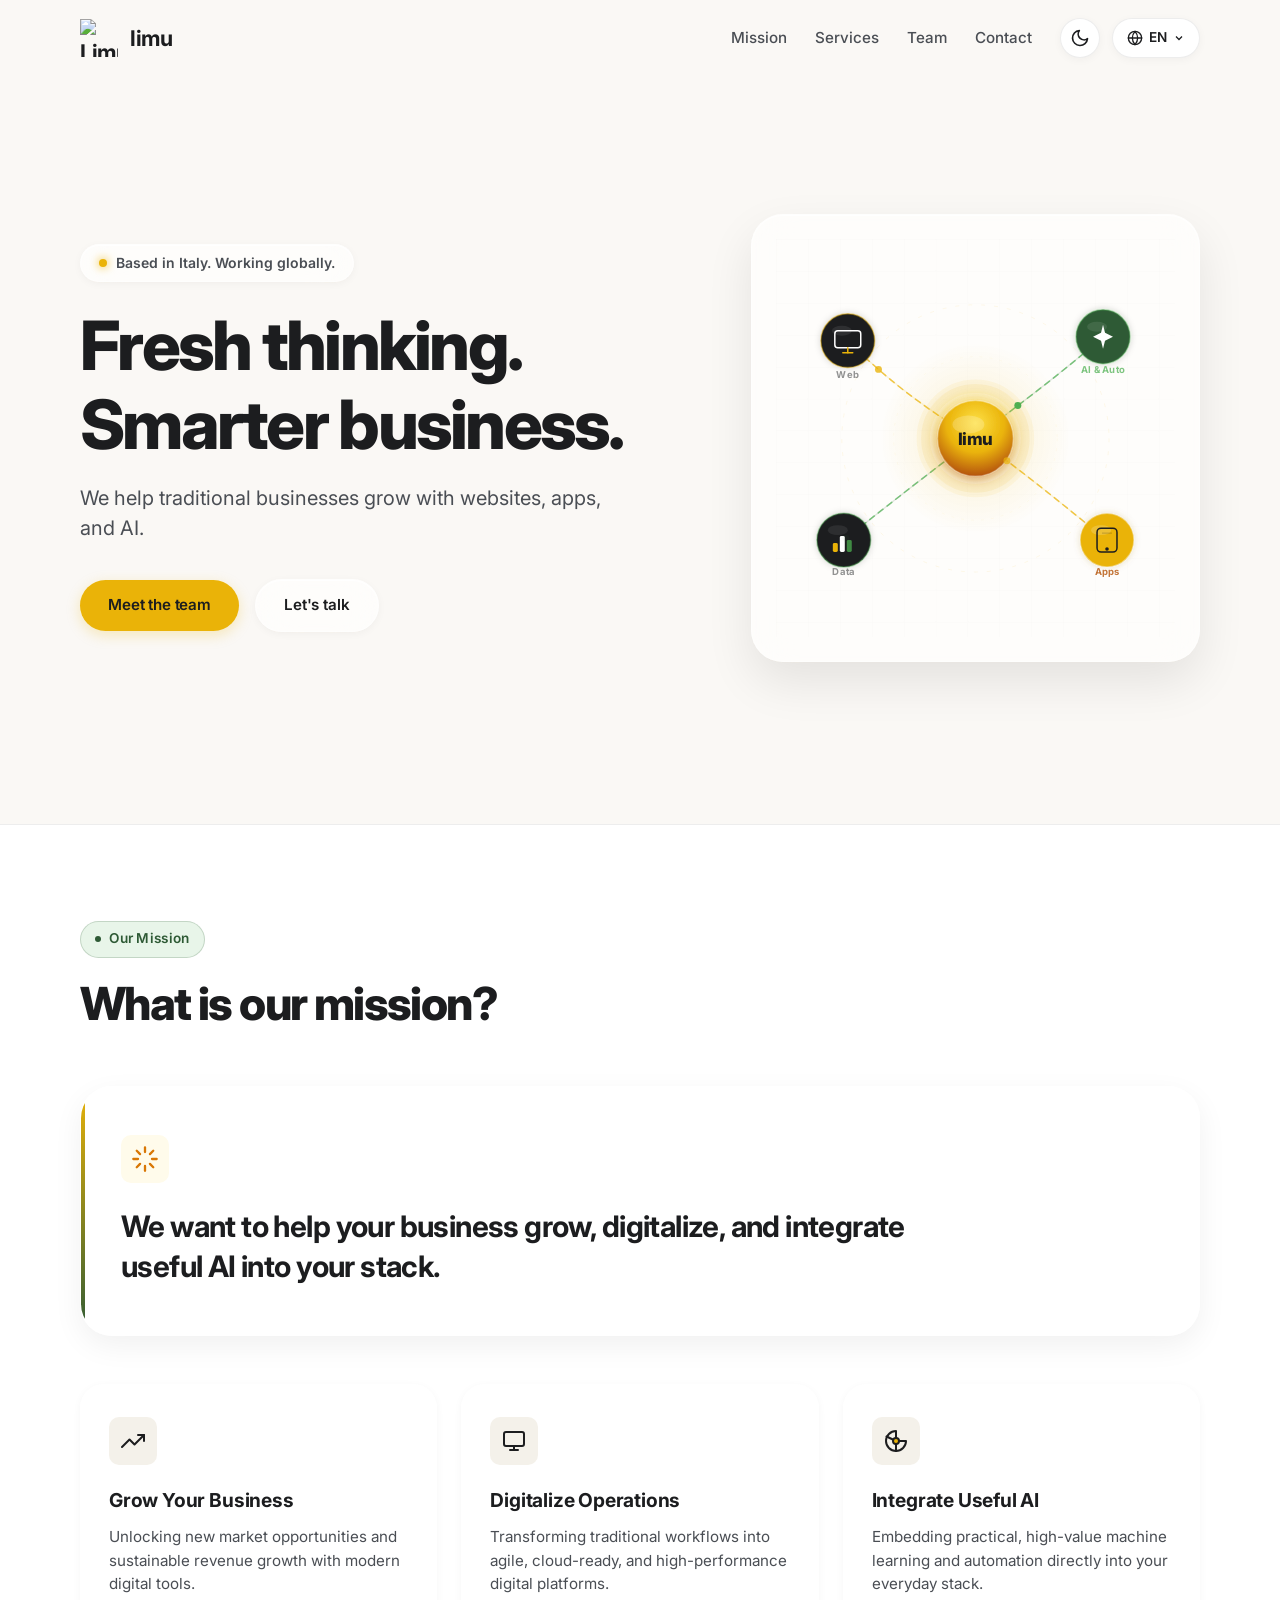
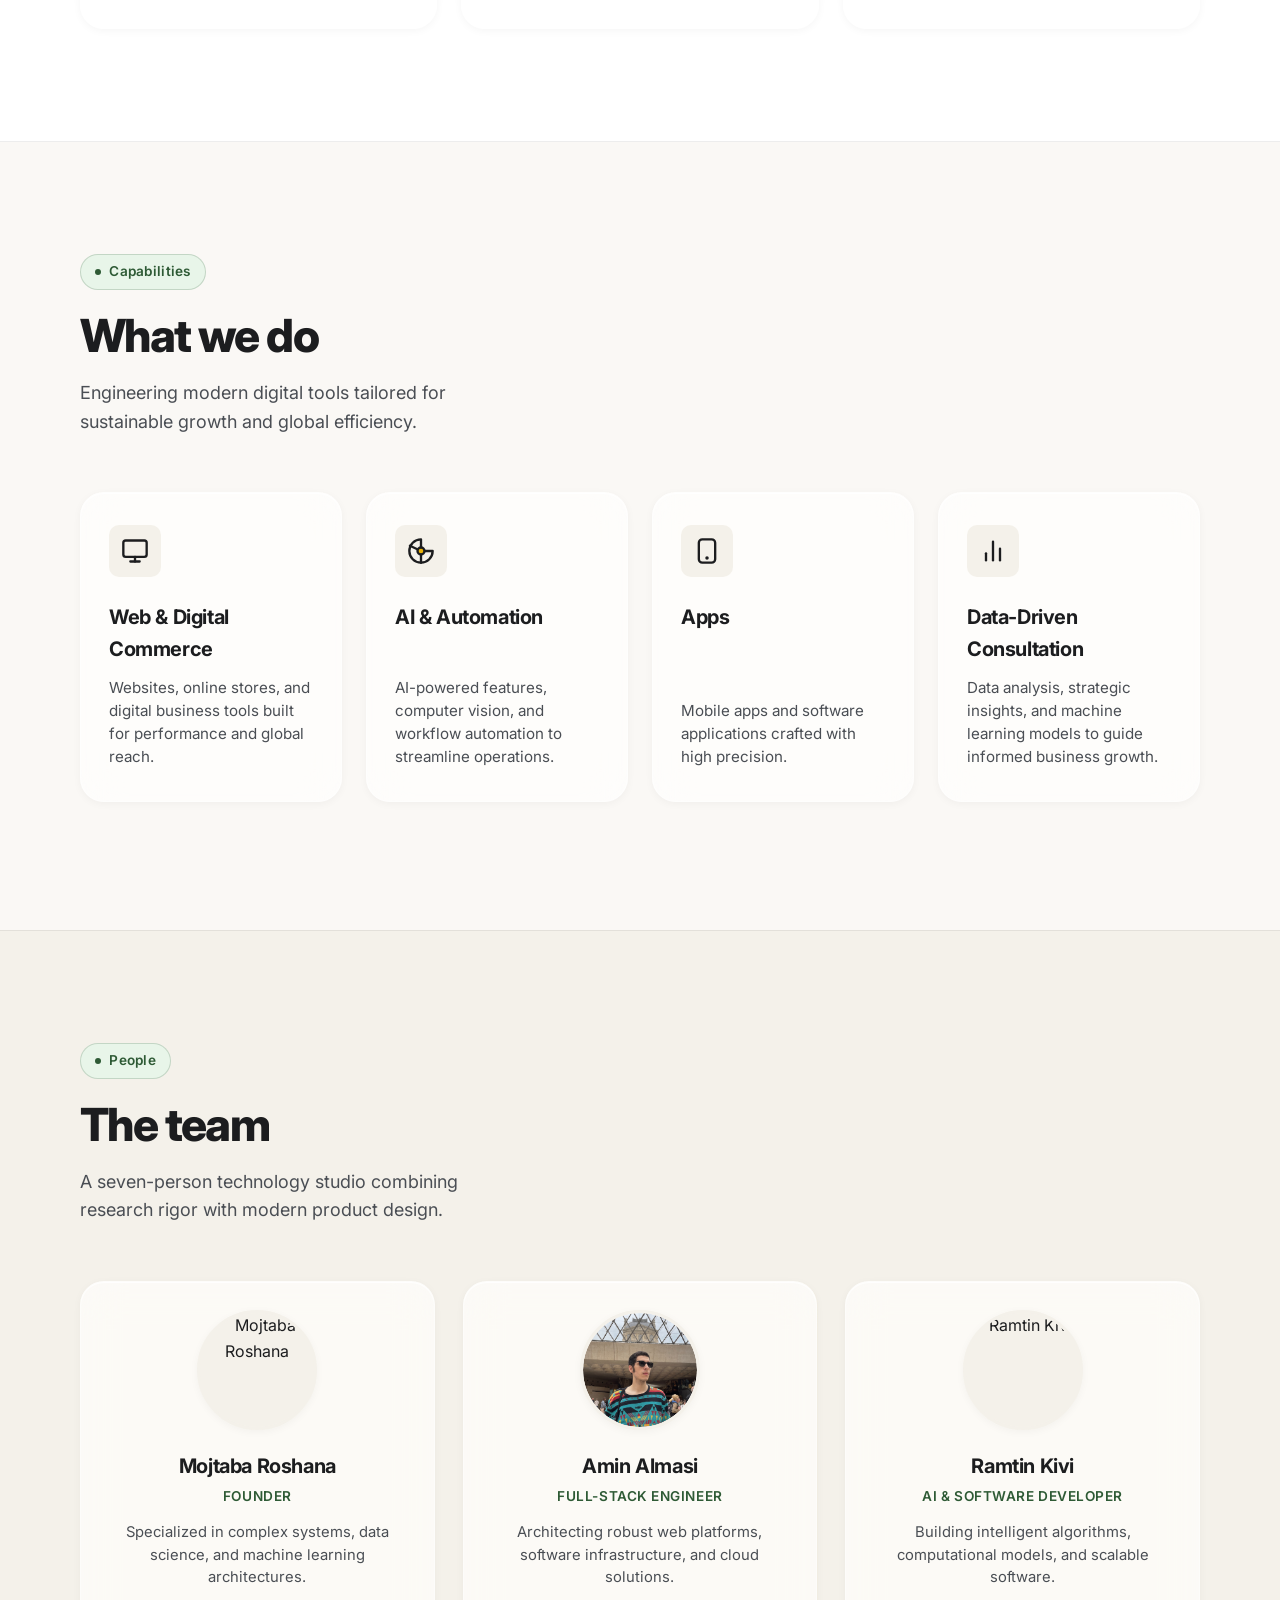
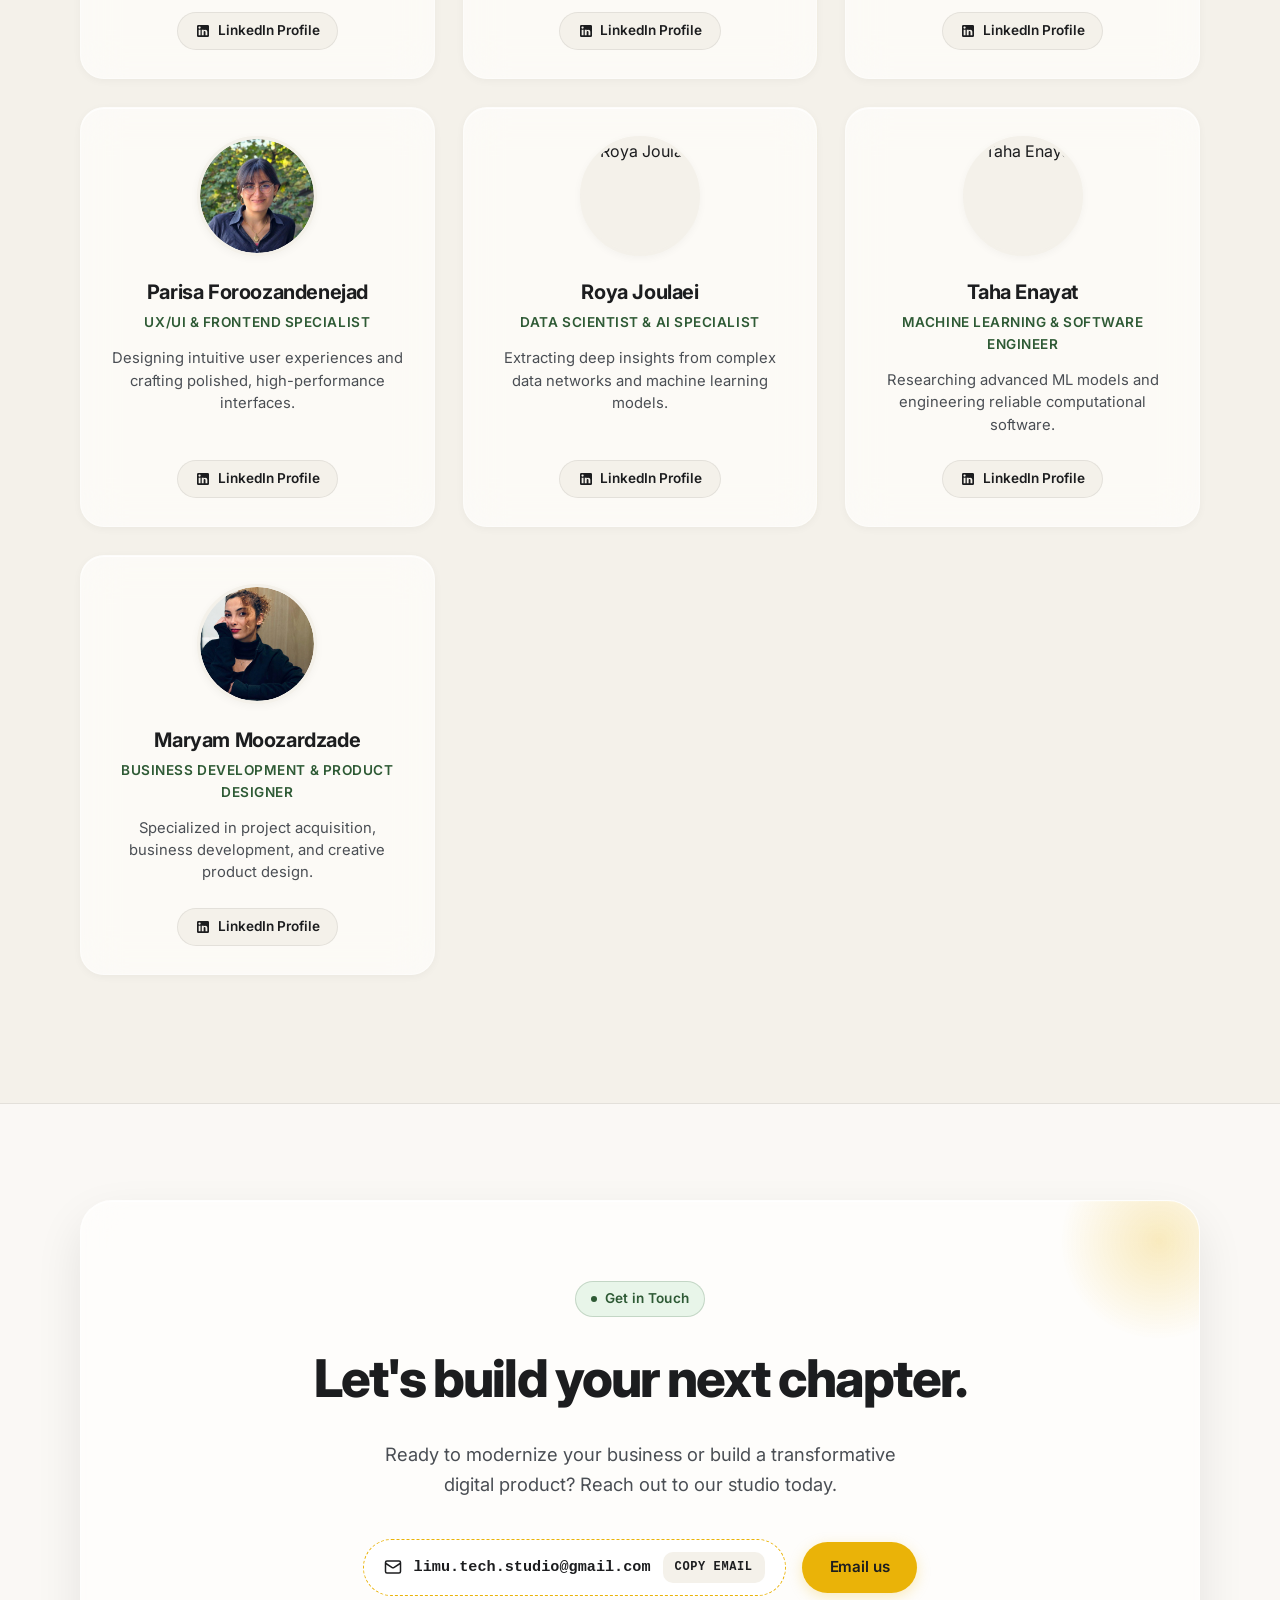
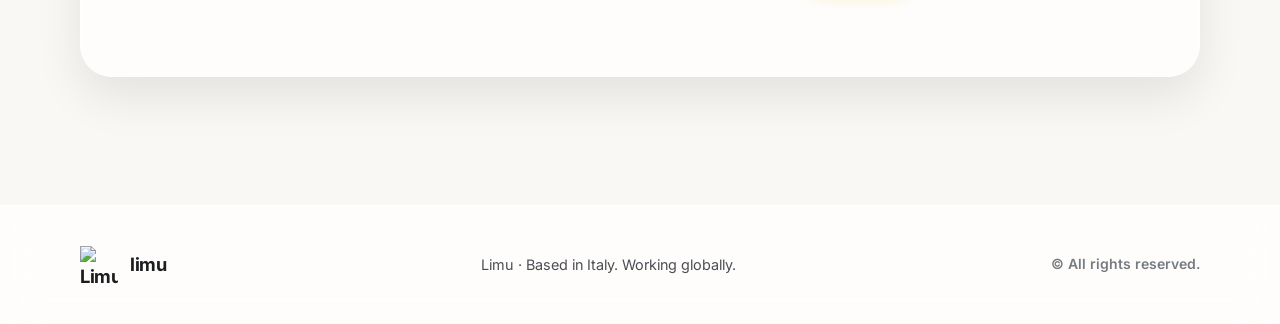
==== commit b107359e: "Update contact email to limu.tech.studio@gmail.com" ====
--- a/index.html
+++ b/index.html
@@ -680,11 +680,11 @@
           <div class="contact-actions">
             <div class="email-box">
               <svg width="18" height="18" viewBox="0 0 24 24" fill="none" stroke="currentColor" stroke-width="2"><rect x="2" y="4" width="20" height="16" rx="2"></rect><path d="m22 7-8.97 5.7a1.94 1.94 0 0 1-2.06 0L2 7"></path></svg>
-              <span id="email-display">limo.tech.studio@gmail.com</span>
+              <span id="email-display">limu.tech.studio@gmail.com</span>
               <button class="copy-btn" id="copy-email-btn" data-i18n="copyEmail">Copy email</button>
             </div>
             
-            <a href="mailto:limo.tech.studio@gmail.com" class="btn btn-primary" id="direct-mailto" data-i18n="contactCta">
+            <a href="mailto:limu.tech.studio@gmail.com" class="btn btn-primary" id="direct-mailto" data-i18n="contactCta">
               Email us
             </a>
           </div>
